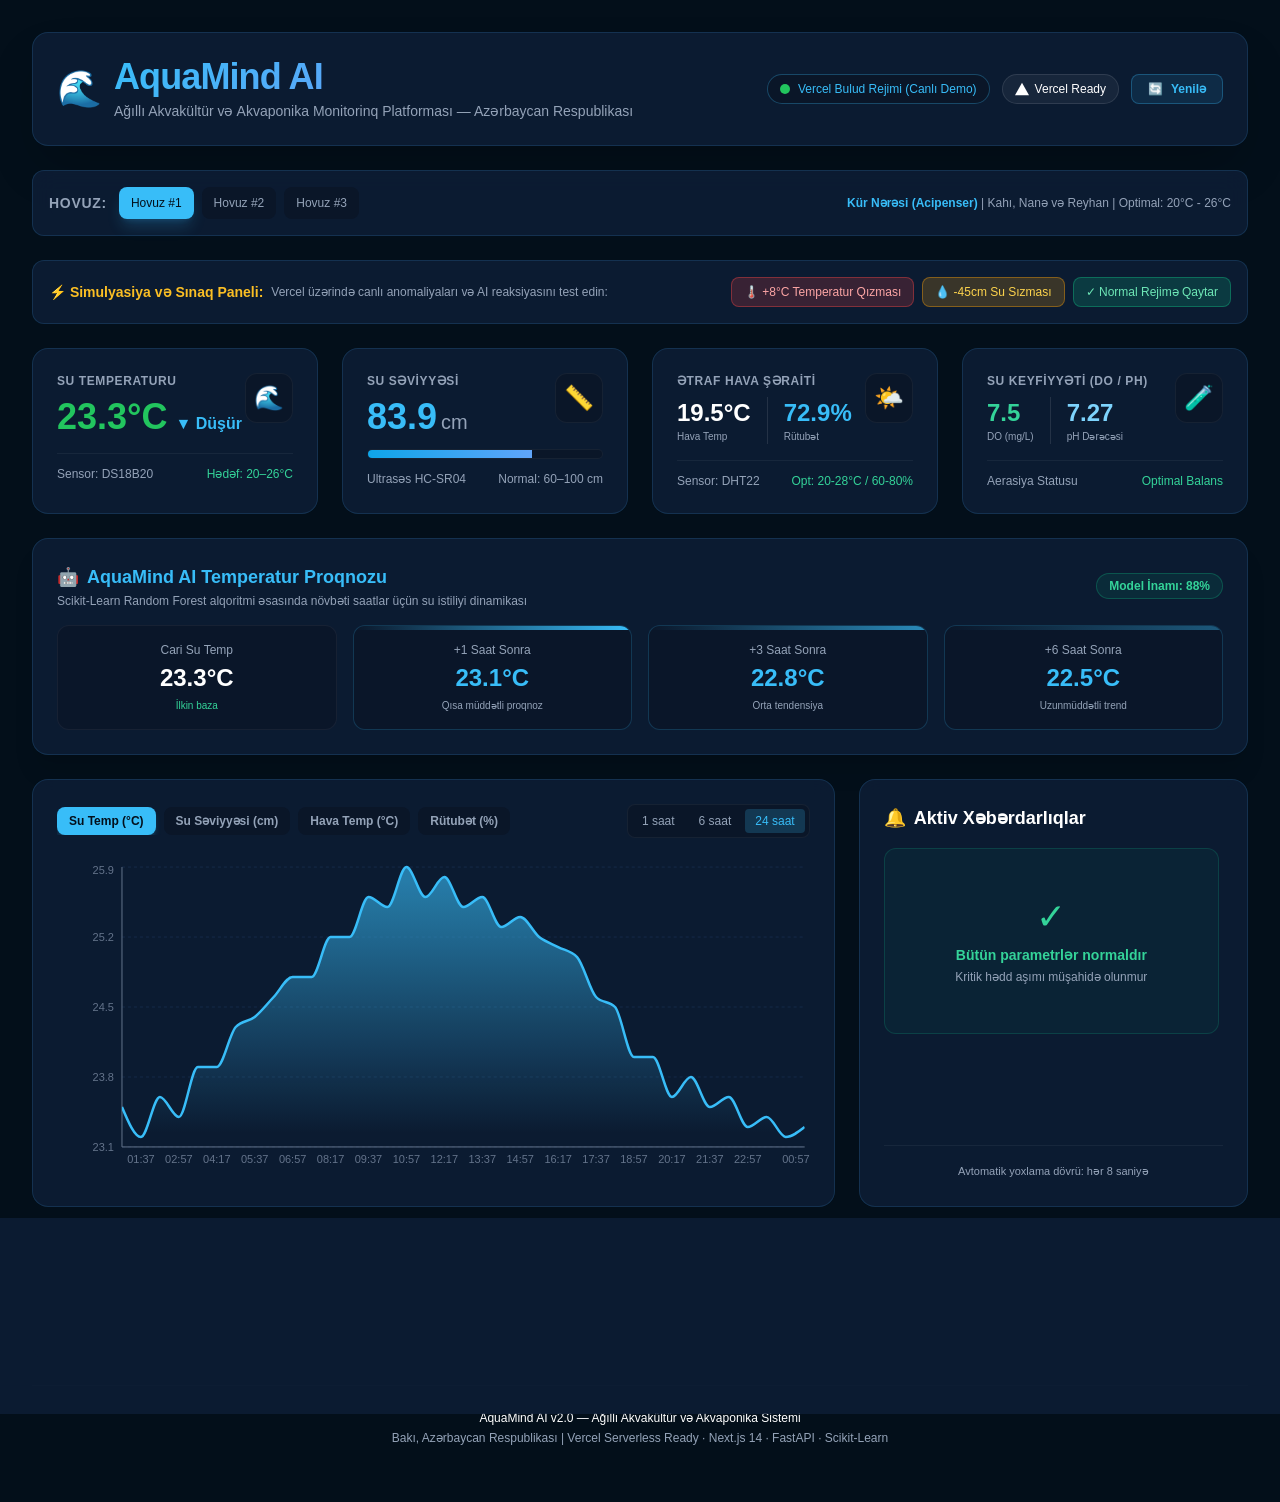
==== index.html @ 4264b638 "feat: initial release of AquaMind AI frontend and GitHub Pages deployment" ====
<!DOCTYPE html><html lang="az"><head><meta charSet="utf-8"/><meta name="viewport" content="width=device-width, initial-scale=1"/><link rel="stylesheet" href="/_next/static/css/7a95e7f1d244019e.css" crossorigin="" data-precedence="next"/><link rel="preload" as="script" fetchPriority="low" href="/_next/static/chunks/webpack-76c2c47c32626e81.js" crossorigin=""/><script src="/_next/static/chunks/fd9d1056-ce0f499a22923466.js" async="" crossorigin=""></script><script src="/_next/static/chunks/69-cda3933aa8837199.js" async="" crossorigin=""></script><script src="/_next/static/chunks/main-app-fae444a233d89d41.js" async="" crossorigin=""></script><script src="/_next/static/chunks/428-44c12d8ea2b0da26.js" async=""></script><script src="/_next/static/chunks/app/page-1a704a49caf905cd.js" async=""></script><meta name="theme-color" content="#030f1a"/><title>AquaMind AI — Ağıllı Akvakültür və Akvaponika Monitorinqi</title><meta name="description" content="Azərbaycan Respublikası — Real vaxtlı IoT və Süni İntellekt əsaslı su ekosistemi, balıq və bitki bəslənmə monitorinq sistemi."/><meta name="author" content="Suleyman Hajizadeh"/><meta name="keywords" content="AquaMind AI,Akvaponika,Akvakültür,Azərbaycan,IoT Monitorinq,Süni İntellekt,Random Forest,Next.js,Vercel"/><meta property="og:title" content="AquaMind AI — Ağıllı Akvakültür və Akvaponika Monitorinq Platforması"/><meta property="og:description" content="Real-vaxt sensor telemetriyası, AI temperatur proqnozları və erkən xəbərdarlıq sistemi."/><meta property="og:site_name" content="AquaMind AI"/><meta property="og:locale" content="az_AZ"/><meta property="og:type" content="website"/><meta name="twitter:card" content="summary_large_image"/><meta name="twitter:title" content="AquaMind AI — Ağıllı Akvakültür Monitorinqi"/><meta name="twitter:description" content="IoT və Süni İntellekt əsaslı akvaponika monitorinq sistemi"/><link rel="icon" href="data:image/svg+xml,&lt;svg xmlns=&#x27;http://www.w3.org/2000/svg&#x27; viewBox=&#x27;0 0 100 100&#x27;&gt;&lt;text y=&#x27;.9em&#x27; font-size=&#x27;90&#x27;&gt;🌊&lt;/text&gt;&lt;/svg&gt;"/><script src="/_next/static/chunks/polyfills-c67a75d1b6f99dc8.js" crossorigin="" noModule=""></script></head><body class="antialiased selection:bg-[#38bdf8]/30 selection:text-[#38bdf8]"><div class="min-h-screen bg-[#030f1a] flex flex-col items-center justify-center text-[#38bdf8] p-4"><div class="w-16 h-16 border-4 border-[#38bdf8]/20 border-t-[#38bdf8] rounded-full animate-spin mb-4"></div><h2 class="text-2xl font-bold tracking-wide">AquaMind AI Yüklənir...</h2><p class="text-sm text-[#94a3b8] mt-2">Akvakültür telemetriya axını başladılır</p></div><script src="/_next/static/chunks/webpack-76c2c47c32626e81.js" crossorigin="" async=""></script><script>(self.__next_f=self.__next_f||[]).push([0]);self.__next_f.push([2,null])</script><script>self.__next_f.push([1,"1:HL[\"/_next/static/css/7a95e7f1d244019e.css\",\"style\",{\"crossOrigin\":\"\"}]\n0:\"$L2\"\n"])</script><script>self.__next_f.push([1,"3:I[7690,[],\"\"]\n5:I[7831,[],\"\"]\n6:I[8633,[\"428\",\"static/chunks/428-44c12d8ea2b0da26.js\",\"931\",\"static/chunks/app/page-1a704a49caf905cd.js\"],\"\"]\n7:I[5613,[],\"\"]\n8:I[1778,[],\"\"]\na:I[8955,[],\"\"]\nb:[]\n"])</script><script>self.__next_f.push([1,"2:[[[\"$\",\"link\",\"0\",{\"rel\":\"stylesheet\",\"href\":\"/_next/static/css/7a95e7f1d244019e.css\",\"precedence\":\"next\",\"crossOrigin\":\"\"}]],[\"$\",\"$L3\",null,{\"buildId\":\"jbBzk1_07WuRyz55Twn7K\",\"assetPrefix\":\"\",\"initialCanonicalUrl\":\"/\",\"initialTree\":[\"\",{\"children\":[\"__PAGE__\",{}]},\"$undefined\",\"$undefined\",true],\"initialSeedData\":[\"\",{\"children\":[\"__PAGE__\",{},[\"$L4\",[\"$\",\"$L5\",null,{\"propsForComponent\":{\"params\":{}},\"Component\":\"$6\",\"isStaticGeneration\":true}],null]]},[null,[\"$\",\"html\",null,{\"lang\":\"az\",\"children\":[\"$\",\"body\",null,{\"className\":\"antialiased selection:bg-[#38bdf8]/30 selection:text-[#38bdf8]\",\"children\":[\"$\",\"$L7\",null,{\"parallelRouterKey\":\"children\",\"segmentPath\":[\"children\"],\"loading\":\"$undefined\",\"loadingStyles\":\"$undefined\",\"loadingScripts\":\"$undefined\",\"hasLoading\":false,\"error\":\"$undefined\",\"errorStyles\":\"$undefined\",\"errorScripts\":\"$undefined\",\"template\":[\"$\",\"$L8\",null,{}],\"templateStyles\":\"$undefined\",\"templateScripts\":\"$undefined\",\"notFound\":[[\"$\",\"title\",null,{\"children\":\"404: This page could not be found.\"}],[\"$\",\"div\",null,{\"style\":{\"fontFamily\":\"system-ui,\\\"Segoe UI\\\",Roboto,Helvetica,Arial,sans-serif,\\\"Apple Color Emoji\\\",\\\"Segoe UI Emoji\\\"\",\"height\":\"100vh\",\"textAlign\":\"center\",\"display\":\"flex\",\"flexDirection\":\"column\",\"alignItems\":\"center\",\"justifyContent\":\"center\"},\"children\":[\"$\",\"div\",null,{\"children\":[[\"$\",\"style\",null,{\"dangerouslySetInnerHTML\":{\"__html\":\"body{color:#000;background:#fff;margin:0}.next-error-h1{border-right:1px solid rgba(0,0,0,.3)}@media (prefers-color-scheme:dark){body{color:#fff;background:#000}.next-error-h1{border-right:1px solid rgba(255,255,255,.3)}}\"}}],[\"$\",\"h1\",null,{\"className\":\"next-error-h1\",\"style\":{\"display\":\"inline-block\",\"margin\":\"0 20px 0 0\",\"padding\":\"0 23px 0 0\",\"fontSize\":24,\"fontWeight\":500,\"verticalAlign\":\"top\",\"lineHeight\":\"49px\"},\"children\":\"404\"}],[\"$\",\"div\",null,{\"style\":{\"display\":\"inline-block\"},\"children\":[\"$\",\"h2\",null,{\"style\":{\"fontSize\":14,\"fontWeight\":400,\"lineHeight\":\"49px\",\"margin\":0},\"children\":\"This page could not be found.\"}]}]]}]}]],\"notFoundStyles\":[],\"styles\":null}]}]}],null]],\"initialHead\":[false,\"$L9\"],\"globalErrorComponent\":\"$a\",\"missingSlots\":\"$Wb\"}]]\n"])</script><script>self.__next_f.push([1,"9:[[\"$\",\"meta\",\"0\",{\"name\":\"viewport\",\"content\":\"width=device-width, initial-scale=1\"}],[\"$\",\"meta\",\"1\",{\"name\":\"theme-color\",\"content\":\"#030f1a\"}],[\"$\",\"meta\",\"2\",{\"charSet\":\"utf-8\"}],[\"$\",\"title\",\"3\",{\"children\":\"AquaMind AI — Ağıllı Akvakültür və Akvaponika Monitorinqi\"}],[\"$\",\"meta\",\"4\",{\"name\":\"description\",\"content\":\"Azərbaycan Respublikası — Real vaxtlı IoT və Süni İntellekt əsaslı su ekosistemi, balıq və bitki bəslənmə monitorinq sistemi.\"}],[\"$\",\"meta\",\"5\",{\"name\":\"author\",\"content\":\"Suleyman Hajizadeh\"}],[\"$\",\"meta\",\"6\",{\"name\":\"keywords\",\"content\":\"AquaMind AI,Akvaponika,Akvakültür,Azərbaycan,IoT Monitorinq,Süni İntellekt,Random Forest,Next.js,Vercel\"}],[\"$\",\"meta\",\"7\",{\"property\":\"og:title\",\"content\":\"AquaMind AI — Ağıllı Akvakültür və Akvaponika Monitorinq Platforması\"}],[\"$\",\"meta\",\"8\",{\"property\":\"og:description\",\"content\":\"Real-vaxt sensor telemetriyası, AI temperatur proqnozları və erkən xəbərdarlıq sistemi.\"}],[\"$\",\"meta\",\"9\",{\"property\":\"og:site_name\",\"content\":\"AquaMind AI\"}],[\"$\",\"meta\",\"10\",{\"property\":\"og:locale\",\"content\":\"az_AZ\"}],[\"$\",\"meta\",\"11\",{\"property\":\"og:type\",\"content\":\"website\"}],[\"$\",\"meta\",\"12\",{\"name\":\"twitter:card\",\"content\":\"summary_large_image\"}],[\"$\",\"meta\",\"13\",{\"name\":\"twitter:title\",\"content\":\"AquaMind AI — Ağıllı Akvakültür Monitorinqi\"}],[\"$\",\"meta\",\"14\",{\"name\":\"twitter:description\",\"content\":\"IoT və Süni İntellekt əsaslı akvaponika monitorinq sistemi\"}],[\"$\",\"link\",\"15\",{\"rel\":\"icon\",\"href\":\"data:image/svg+xml,\u003csvg xmlns='http://www.w3.org/2000/svg' viewBox='0 0 100 100'\u003e\u003ctext y='.9em' font-size='90'\u003e🌊\u003c/text\u003e\u003c/svg\u003e\"}]]\n"])</script><script>self.__next_f.push([1,"4:null\n"])</script><script>self.__next_f.push([1,""])</script></body></html>
---- _next/static/css/7a95e7f1d244019e.css ----
*,:after,:before{--tw-border-spacing-x:0;--tw-border-spacing-y:0;--tw-translate-x:0;--tw-translate-y:0;--tw-rotate:0;--tw-skew-x:0;--tw-skew-y:0;--tw-scale-x:1;--tw-scale-y:1;--tw-pan-x: ;--tw-pan-y: ;--tw-pinch-zoom: ;--tw-scroll-snap-strictness:proximity;--tw-gradient-from-position: ;--tw-gradient-via-position: ;--tw-gradient-to-position: ;--tw-ordinal: ;--tw-slashed-zero: ;--tw-numeric-figure: ;--tw-numeric-spacing: ;--tw-numeric-fraction: ;--tw-ring-inset: ;--tw-ring-offset-width:0px;--tw-ring-offset-color:#fff;--tw-ring-color:rgba(59,130,246,.5);--tw-ring-offset-shadow:0 0 #0000;--tw-ring-shadow:0 0 #0000;--tw-shadow:0 0 #0000;--tw-shadow-colored:0 0 #0000;--tw-blur: ;--tw-brightness: ;--tw-contrast: ;--tw-grayscale: ;--tw-hue-rotate: ;--tw-invert: ;--tw-saturate: ;--tw-sepia: ;--tw-drop-shadow: ;--tw-backdrop-blur: ;--tw-backdrop-brightness: ;--tw-backdrop-contrast: ;--tw-backdrop-grayscale: ;--tw-backdrop-hue-rotate: ;--tw-backdrop-invert: ;--tw-backdrop-opacity: ;--tw-backdrop-saturate: ;--tw-backdrop-sepia: ;--tw-contain-size: ;--tw-contain-layout: ;--tw-contain-paint: ;--tw-contain-style: }::backdrop{--tw-border-spacing-x:0;--tw-border-spacing-y:0;--tw-translate-x:0;--tw-translate-y:0;--tw-rotate:0;--tw-skew-x:0;--tw-skew-y:0;--tw-scale-x:1;--tw-scale-y:1;--tw-pan-x: ;--tw-pan-y: ;--tw-pinch-zoom: ;--tw-scroll-snap-strictness:proximity;--tw-gradient-from-position: ;--tw-gradient-via-position: ;--tw-gradient-to-position: ;--tw-ordinal: ;--tw-slashed-zero: ;--tw-numeric-figure: ;--tw-numeric-spacing: ;--tw-numeric-fraction: ;--tw-ring-inset: ;--tw-ring-offset-width:0px;--tw-ring-offset-color:#fff;--tw-ring-color:rgba(59,130,246,.5);--tw-ring-offset-shadow:0 0 #0000;--tw-ring-shadow:0 0 #0000;--tw-shadow:0 0 #0000;--tw-shadow-colored:0 0 #0000;--tw-blur: ;--tw-brightness: ;--tw-contrast: ;--tw-grayscale: ;--tw-hue-rotate: ;--tw-invert: ;--tw-saturate: ;--tw-sepia: ;--tw-drop-shadow: ;--tw-backdrop-blur: ;--tw-backdrop-brightness: ;--tw-backdrop-contrast: ;--tw-backdrop-grayscale: ;--tw-backdrop-hue-rotate: ;--tw-backdrop-invert: ;--tw-backdrop-opacity: ;--tw-backdrop-saturate: ;--tw-backdrop-sepia: ;--tw-contain-size: ;--tw-contain-layout: ;--tw-contain-paint: ;--tw-contain-style: }/*
! tailwindcss v3.4.19 | MIT License | https://tailwindcss.com
*/*,:after,:before{box-sizing:border-box;border:0 solid #e5e7eb}:after,:before{--tw-content:""}:host,html{line-height:1.5;-webkit-text-size-adjust:100%;-moz-tab-size:4;-o-tab-size:4;tab-size:4;font-family:Inter,sans-serif;font-feature-settings:normal;font-variation-settings:normal;-webkit-tap-highlight-color:transparent}body{line-height:inherit}hr{height:0;color:inherit;border-top-width:1px}abbr:where([title]){-webkit-text-decoration:underline dotted;text-decoration:underline dotted}h1,h2,h3,h4,h5,h6{font-size:inherit;font-weight:inherit}a{color:inherit;text-decoration:inherit}b,strong{font-weight:bolder}code,kbd,pre,samp{font-family:ui-monospace,SFMono-Regular,Menlo,Monaco,Consolas,Liberation Mono,Courier New,monospace;font-feature-settings:normal;font-variation-settings:normal;font-size:1em}small{font-size:80%}sub,sup{font-size:75%;line-height:0;position:relative;vertical-align:baseline}sub{bottom:-.25em}sup{top:-.5em}table{text-indent:0;border-color:inherit;border-collapse:collapse}button,input,optgroup,select,textarea{font-family:inherit;font-feature-settings:inherit;font-variation-settings:inherit;font-size:100%;font-weight:inherit;line-height:inherit;letter-spacing:inherit;color:inherit;margin:0;padding:0}button,select{text-transform:none}button,input:where([type=button]),input:where([type=reset]),input:where([type=submit]){-webkit-appearance:button;background-color:transparent;background-image:none}:-moz-focusring{outline:auto}:-moz-ui-invalid{box-shadow:none}progress{vertical-align:baseline}::-webkit-inner-spin-button,::-webkit-outer-spin-button{height:auto}[type=search]{-webkit-appearance:textfield;outline-offset:-2px}::-webkit-search-decoration{-webkit-appearance:none}::-webkit-file-upload-button{-webkit-appearance:button;font:inherit}summary{display:list-item}blockquote,dd,dl,figure,h1,h2,h3,h4,h5,h6,hr,p,pre{margin:0}fieldset{margin:0}fieldset,legend{padding:0}menu,ol,ul{list-style:none;margin:0;padding:0}dialog{padding:0}textarea{resize:vertical}input::-moz-placeholder,textarea::-moz-placeholder{opacity:1;color:#9ca3af}input::placeholder,textarea::placeholder{opacity:1;color:#9ca3af}[role=button],button{cursor:pointer}:disabled{cursor:default}audio,canvas,embed,iframe,img,object,svg,video{display:block;vertical-align:middle}img,video{max-width:100%;height:auto}[hidden]:where(:not([hidden=until-found])){display:none}.static{position:static}.absolute{position:absolute}.relative{position:relative}.left-0{left:0}.top-0{top:0}.mx-auto{margin-left:auto;margin-right:auto}.mb-1{margin-bottom:.25rem}.mb-2{margin-bottom:.5rem}.mb-4{margin-bottom:1rem}.mb-6{margin-bottom:1.5rem}.ml-1{margin-left:.25rem}.mt-0\.5{margin-top:.125rem}.mt-1{margin-top:.25rem}.mt-2{margin-top:.5rem}.mt-3{margin-top:.75rem}.mt-4{margin-top:1rem}.flex{display:flex}.grid{display:grid}.hidden{display:none}.h-1{height:.25rem}.h-16{height:4rem}.h-2{height:.5rem}.h-2\.5{height:.625rem}.h-20{height:5rem}.h-3\.5{height:.875rem}.h-80{height:20rem}.h-full{height:100%}.max-h-\[300px\]{max-height:300px}.min-h-screen{min-height:100vh}.w-16{width:4rem}.w-2{width:.5rem}.w-2\.5{width:.625rem}.w-20{width:5rem}.w-3\.5{width:.875rem}.w-full{width:100%}.max-w-7xl{max-width:80rem}.flex-shrink-0{flex-shrink:0}@keyframes bounce{0%,to{transform:translateY(-25%);animation-timing-function:cubic-bezier(.8,0,1,1)}50%{transform:none;animation-timing-function:cubic-bezier(0,0,.2,1)}}.animate-bounce{animation:bounce 1s infinite}@keyframes ping{75%,to{transform:scale(2);opacity:0}}.animate-ping{animation:ping 1s cubic-bezier(0,0,.2,1) infinite}@keyframes spin{to{transform:rotate(1turn)}}.animate-spin{animation:spin 1s linear infinite}.grid-cols-1{grid-template-columns:repeat(1,minmax(0,1fr))}.grid-cols-2{grid-template-columns:repeat(2,minmax(0,1fr))}.flex-col{flex-direction:column}.flex-wrap{flex-wrap:wrap}.items-start{align-items:flex-start}.items-center{align-items:center}.items-baseline{align-items:baseline}.justify-start{justify-content:flex-start}.justify-center{justify-content:center}.justify-between{justify-content:space-between}.gap-1{gap:.25rem}.gap-1\.5{gap:.375rem}.gap-2{gap:.5rem}.gap-3{gap:.75rem}.gap-4{gap:1rem}.gap-6{gap:1.5rem}.space-y-1>:not([hidden])~:not([hidden]){--tw-space-y-reverse:0;margin-top:calc(.25rem * calc(1 - var(--tw-space-y-reverse)));margin-bottom:calc(.25rem * var(--tw-space-y-reverse))}.space-y-3>:not([hidden])~:not([hidden]){--tw-space-y-reverse:0;margin-top:calc(.75rem * calc(1 - var(--tw-space-y-reverse)));margin-bottom:calc(.75rem * var(--tw-space-y-reverse))}.space-y-6>:not([hidden])~:not([hidden]){--tw-space-y-reverse:0;margin-top:calc(1.5rem * calc(1 - var(--tw-space-y-reverse)));margin-bottom:calc(1.5rem * var(--tw-space-y-reverse))}.overflow-hidden{overflow:hidden}.overflow-x-auto{overflow-x:auto}.overflow-y-auto{overflow-y:auto}.whitespace-nowrap{white-space:nowrap}.rounded{border-radius:.25rem}.rounded-2xl{border-radius:1rem}.rounded-full{border-radius:9999px}.rounded-lg{border-radius:.5rem}.rounded-xl{border-radius:.75rem}.border{border-width:1px}.border-4{border-width:4px}.border-l{border-left-width:1px}.border-t{border-top-width:1px}.border-\[\#38bdf8\]\/20{border-color:rgba(56,189,248,.2)}.border-\[\#38bdf8\]\/30{border-color:rgba(56,189,248,.3)}.border-amber-500\/30{border-color:rgba(245,158,11,.3)}.border-amber-500\/40{border-color:rgba(245,158,11,.4)}.border-emerald-500\/20{border-color:rgba(16,185,129,.2)}.border-emerald-500\/30{border-color:rgba(16,185,129,.3)}.border-emerald-500\/40{border-color:rgba(16,185,129,.4)}.border-red-500\/40{border-color:rgba(239,68,68,.4)}.border-sky-500\/40{border-color:rgba(14,165,233,.4)}.border-white\/10{border-color:hsla(0,0%,100%,.1)}.border-white\/5{border-color:hsla(0,0%,100%,.05)}.border-t-\[\#38bdf8\]{--tw-border-opacity:1;border-top-color:rgb(56 189 248/var(--tw-border-opacity,1))}.bg-\[\#030f1a\]{--tw-bg-opacity:1;background-color:rgb(3 15 26/var(--tw-bg-opacity,1))}.bg-\[\#0a1628\]{--tw-bg-opacity:1;background-color:rgb(10 22 40/var(--tw-bg-opacity,1))}.bg-\[\#0a1628\]\/80{background-color:rgba(10,22,40,.8)}.bg-\[\#22c55e\]{--tw-bg-opacity:1;background-color:rgb(34 197 94/var(--tw-bg-opacity,1))}.bg-\[\#38bdf8\]{--tw-bg-opacity:1;background-color:rgb(56 189 248/var(--tw-bg-opacity,1))}.bg-\[\#38bdf8\]\/10{background-color:rgba(56,189,248,.1)}.bg-\[\#38bdf8\]\/20{background-color:rgba(56,189,248,.2)}.bg-\[\#f59e0b\]{--tw-bg-opacity:1;background-color:rgb(245 158 11/var(--tw-bg-opacity,1))}.bg-amber-500\/10{background-color:rgba(245,158,11,.1)}.bg-amber-500\/20{background-color:rgba(245,158,11,.2)}.bg-amber-500\/5{background-color:rgba(245,158,11,.05)}.bg-emerald-500\/10{background-color:rgba(16,185,129,.1)}.bg-emerald-500\/20{background-color:rgba(16,185,129,.2)}.bg-emerald-500\/5{background-color:rgba(16,185,129,.05)}.bg-red-500\/10{background-color:rgba(239,68,68,.1)}.bg-red-500\/20{background-color:rgba(239,68,68,.2)}.bg-sky-500\/10{background-color:rgba(14,165,233,.1)}.bg-white\/10{background-color:hsla(0,0%,100%,.1)}.bg-white\/5{background-color:hsla(0,0%,100%,.05)}.bg-gradient-to-r{background-image:linear-gradient(to right,var(--tw-gradient-stops))}.from-sky-500{--tw-gradient-from:#0ea5e9 var(--tw-gradient-from-position);--tw-gradient-to:rgba(14,165,233,0) var(--tw-gradient-to-position);--tw-gradient-stops:var(--tw-gradient-from),var(--tw-gradient-to)}.from-transparent{--tw-gradient-from:transparent var(--tw-gradient-from-position);--tw-gradient-to:transparent var(--tw-gradient-to-position);--tw-gradient-stops:var(--tw-gradient-from),var(--tw-gradient-to)}.to-\[\#38bdf8\]{--tw-gradient-to:#38bdf8 var(--tw-gradient-to-position)}.to-blue-400{--tw-gradient-to:#60a5fa var(--tw-gradient-to-position)}.fill-current{fill:currentColor}.p-1{padding:.25rem}.p-2{padding:.5rem}.p-3{padding:.75rem}.p-3\.5{padding:.875rem}.p-4{padding:1rem}.p-6{padding:1.5rem}.px-2{padding-left:.5rem;padding-right:.5rem}.px-2\.5{padding-left:.625rem;padding-right:.625rem}.px-3{padding-left:.75rem;padding-right:.75rem}.px-4{padding-left:1rem;padding-right:1rem}.py-0\.5{padding-top:.125rem;padding-bottom:.125rem}.py-1{padding-top:.25rem;padding-bottom:.25rem}.py-1\.5{padding-top:.375rem;padding-bottom:.375rem}.py-12{padding-top:3rem;padding-bottom:3rem}.py-2{padding-top:.5rem;padding-bottom:.5rem}.py-6{padding-top:1.5rem;padding-bottom:1.5rem}.pb-2{padding-bottom:.5rem}.pl-4{padding-left:1rem}.pr-1{padding-right:.25rem}.pt-3{padding-top:.75rem}.text-center{text-align:center}.text-right{text-align:right}.font-sans{font-family:Inter,sans-serif}.text-2xl{font-size:1.5rem;line-height:2rem}.text-3xl{font-size:1.875rem;line-height:2.25rem}.text-4xl{font-size:2.25rem;line-height:2.5rem}.text-\[10px\]{font-size:10px}.text-\[11px\]{font-size:11px}.text-base{font-size:1rem;line-height:1.5rem}.text-lg{font-size:1.125rem;line-height:1.75rem}.text-sm{font-size:.875rem;line-height:1.25rem}.text-xl{font-size:1.25rem;line-height:1.75rem}.text-xs{font-size:.75rem;line-height:1rem}.font-black{font-weight:900}.font-bold{font-weight:700}.font-extrabold{font-weight:800}.font-medium{font-weight:500}.font-normal{font-weight:400}.font-semibold{font-weight:600}.uppercase{text-transform:uppercase}.tracking-tight{letter-spacing:-.025em}.tracking-wide{letter-spacing:.025em}.tracking-wider{letter-spacing:.05em}.text-\[\#030f1a\]{--tw-text-opacity:1;color:rgb(3 15 26/var(--tw-text-opacity,1))}.text-\[\#38bdf8\]{--tw-text-opacity:1;color:rgb(56 189 248/var(--tw-text-opacity,1))}.text-\[\#94a3b8\]{--tw-text-opacity:1;color:rgb(148 163 184/var(--tw-text-opacity,1))}.text-\[\#e2e8f0\]{--tw-text-opacity:1;color:rgb(226 232 240/var(--tw-text-opacity,1))}.text-amber-200{--tw-text-opacity:1;color:rgb(253 230 138/var(--tw-text-opacity,1))}.text-amber-300{--tw-text-opacity:1;color:rgb(252 211 77/var(--tw-text-opacity,1))}.text-amber-400{--tw-text-opacity:1;color:rgb(251 191 36/var(--tw-text-opacity,1))}.text-emerald-300{--tw-text-opacity:1;color:rgb(110 231 183/var(--tw-text-opacity,1))}.text-emerald-400{--tw-text-opacity:1;color:rgb(52 211 153/var(--tw-text-opacity,1))}.text-red-200{--tw-text-opacity:1;color:rgb(254 202 202/var(--tw-text-opacity,1))}.text-red-300{--tw-text-opacity:1;color:rgb(252 165 165/var(--tw-text-opacity,1))}.text-red-400{--tw-text-opacity:1;color:rgb(248 113 113/var(--tw-text-opacity,1))}.text-sky-200{--tw-text-opacity:1;color:rgb(186 230 253/var(--tw-text-opacity,1))}.text-sky-300{--tw-text-opacity:1;color:rgb(125 211 252/var(--tw-text-opacity,1))}.text-sky-400{--tw-text-opacity:1;color:rgb(56 189 248/var(--tw-text-opacity,1))}.text-white{--tw-text-opacity:1;color:rgb(255 255 255/var(--tw-text-opacity,1))}.antialiased{-webkit-font-smoothing:antialiased;-moz-osx-font-smoothing:grayscale}.opacity-40{opacity:.4}.opacity-70{opacity:.7}.shadow-2xl{--tw-shadow:0 25px 50px -12px rgba(0,0,0,.25);--tw-shadow-colored:0 25px 50px -12px var(--tw-shadow-color)}.shadow-2xl,.shadow-inner{box-shadow:var(--tw-ring-offset-shadow,0 0 #0000),var(--tw-ring-shadow,0 0 #0000),var(--tw-shadow)}.shadow-inner{--tw-shadow:inset 0 2px 4px 0 rgba(0,0,0,.05);--tw-shadow-colored:inset 0 2px 4px 0 var(--tw-shadow-color)}.shadow-lg{--tw-shadow:0 10px 15px -3px rgba(0,0,0,.1),0 4px 6px -4px rgba(0,0,0,.1);--tw-shadow-colored:0 10px 15px -3px var(--tw-shadow-color),0 4px 6px -4px var(--tw-shadow-color)}.shadow-lg,.shadow-md{box-shadow:var(--tw-ring-offset-shadow,0 0 #0000),var(--tw-ring-shadow,0 0 #0000),var(--tw-shadow)}.shadow-md{--tw-shadow:0 4px 6px -1px rgba(0,0,0,.1),0 2px 4px -2px rgba(0,0,0,.1);--tw-shadow-colored:0 4px 6px -1px var(--tw-shadow-color),0 2px 4px -2px var(--tw-shadow-color)}.shadow-xl{--tw-shadow:0 20px 25px -5px rgba(0,0,0,.1),0 8px 10px -6px rgba(0,0,0,.1);--tw-shadow-colored:0 20px 25px -5px var(--tw-shadow-color),0 8px 10px -6px var(--tw-shadow-color);box-shadow:var(--tw-ring-offset-shadow,0 0 #0000),var(--tw-ring-shadow,0 0 #0000),var(--tw-shadow)}.shadow-\[\#38bdf8\]\/20{--tw-shadow-color:rgba(56,189,248,.2);--tw-shadow:var(--tw-shadow-colored)}.filter{filter:var(--tw-blur) var(--tw-brightness) var(--tw-contrast) var(--tw-grayscale) var(--tw-hue-rotate) var(--tw-invert) var(--tw-saturate) var(--tw-sepia) var(--tw-drop-shadow)}.transition{transition-property:color,background-color,border-color,text-decoration-color,fill,stroke,opacity,box-shadow,transform,filter,backdrop-filter;transition-timing-function:cubic-bezier(.4,0,.2,1);transition-duration:.15s}.transition-all{transition-property:all;transition-timing-function:cubic-bezier(.4,0,.2,1);transition-duration:.15s}.duration-1000{transition-duration:1s}@import url("https://fonts.googleapis.com/css2?family=Inter:wght@300;400;500;600;700&display=swap");*{box-sizing:border-box}body{background:#030f1a;color:#e2e8f0;font-family:Inter,sans-serif;margin:0}::-webkit-scrollbar{width:4px}::-webkit-scrollbar-track{background:#0a1628}::-webkit-scrollbar-thumb{background:#1e3a5f;border-radius:2px}.glass{background:rgba(13,30,55,.85);border:1px solid rgba(56,139,197,.2);backdrop-filter:blur(12px)}.glow-blue{box-shadow:0 0 20px rgba(56,139,197,.15)}.glow-green{box-shadow:0 0 20px rgba(34,197,94,.15)}.glow-red{box-shadow:0 0 20px rgba(239,68,68,.2)}.glow-amber{box-shadow:0 0 20px rgba(245,158,11,.15)}.gradient-text{background:linear-gradient(135deg,#38bdf8,#818cf8);-webkit-background-clip:text;-webkit-text-fill-color:transparent;background-clip:text}.card-hover{transition:all .2s ease}.card-hover:hover{transform:translateY(-2px);border-color:rgba(56,139,197,.5)}@keyframes blink{0%,to{opacity:1}50%{opacity:.3}}.live-dot{animation:blink 1.5s ease-in-out infinite}.selection\:bg-\[\#38bdf8\]\/30 ::-moz-selection{background-color:rgba(56,189,248,.3)}.selection\:bg-\[\#38bdf8\]\/30 ::selection{background-color:rgba(56,189,248,.3)}.selection\:text-\[\#38bdf8\] ::-moz-selection{--tw-text-opacity:1;color:rgb(56 189 248/var(--tw-text-opacity,1))}.selection\:text-\[\#38bdf8\] ::selection{--tw-text-opacity:1;color:rgb(56 189 248/var(--tw-text-opacity,1))}.selection\:bg-\[\#38bdf8\]\/30::-moz-selection{background-color:rgba(56,189,248,.3)}.selection\:bg-\[\#38bdf8\]\/30::selection{background-color:rgba(56,189,248,.3)}.selection\:text-\[\#38bdf8\]::-moz-selection{--tw-text-opacity:1;color:rgb(56 189 248/var(--tw-text-opacity,1))}.selection\:text-\[\#38bdf8\]::selection{--tw-text-opacity:1;color:rgb(56 189 248/var(--tw-text-opacity,1))}.hover\:bg-\[\#1e3a5f\]:hover{--tw-bg-opacity:1;background-color:rgb(30 58 95/var(--tw-bg-opacity,1))}.hover\:bg-\[\#38bdf8\]\/10:hover{background-color:rgba(56,189,248,.1)}.hover\:bg-\[\#38bdf8\]\/20:hover{background-color:rgba(56,189,248,.2)}.hover\:bg-amber-500\/30:hover{background-color:rgba(245,158,11,.3)}.hover\:bg-emerald-500\/30:hover{background-color:rgba(16,185,129,.3)}.hover\:bg-red-500\/30:hover{background-color:rgba(239,68,68,.3)}.hover\:bg-white\/20:hover{background-color:hsla(0,0%,100%,.2)}.hover\:text-white:hover{--tw-text-opacity:1;color:rgb(255 255 255/var(--tw-text-opacity,1))}.disabled\:opacity-50:disabled{opacity:.5}@media (min-width:640px){.sm\:inline{display:inline}.sm\:w-auto{width:auto}.sm\:grid-cols-2{grid-template-columns:repeat(2,minmax(0,1fr))}.sm\:grid-cols-3{grid-template-columns:repeat(3,minmax(0,1fr))}.sm\:flex-row{flex-direction:row}.sm\:items-center{align-items:center}.sm\:pb-0{padding-bottom:0}}@media (min-width:768px){.md\:block{display:block}.md\:w-auto{width:auto}.md\:grid-cols-4{grid-template-columns:repeat(4,minmax(0,1fr))}.md\:flex-row{flex-direction:row}.md\:p-8{padding:2rem}.md\:text-4xl{font-size:2.25rem;line-height:2.5rem}.md\:text-sm{font-size:.875rem;line-height:1.25rem}}@media (min-width:1024px){.lg\:col-span-2{grid-column:span 2/span 2}.lg\:w-auto{width:auto}.lg\:grid-cols-3{grid-template-columns:repeat(3,minmax(0,1fr))}.lg\:grid-cols-4{grid-template-columns:repeat(4,minmax(0,1fr))}.lg\:flex-row{flex-direction:row}.lg\:items-center{align-items:center}.lg\:justify-end{justify-content:flex-end}}
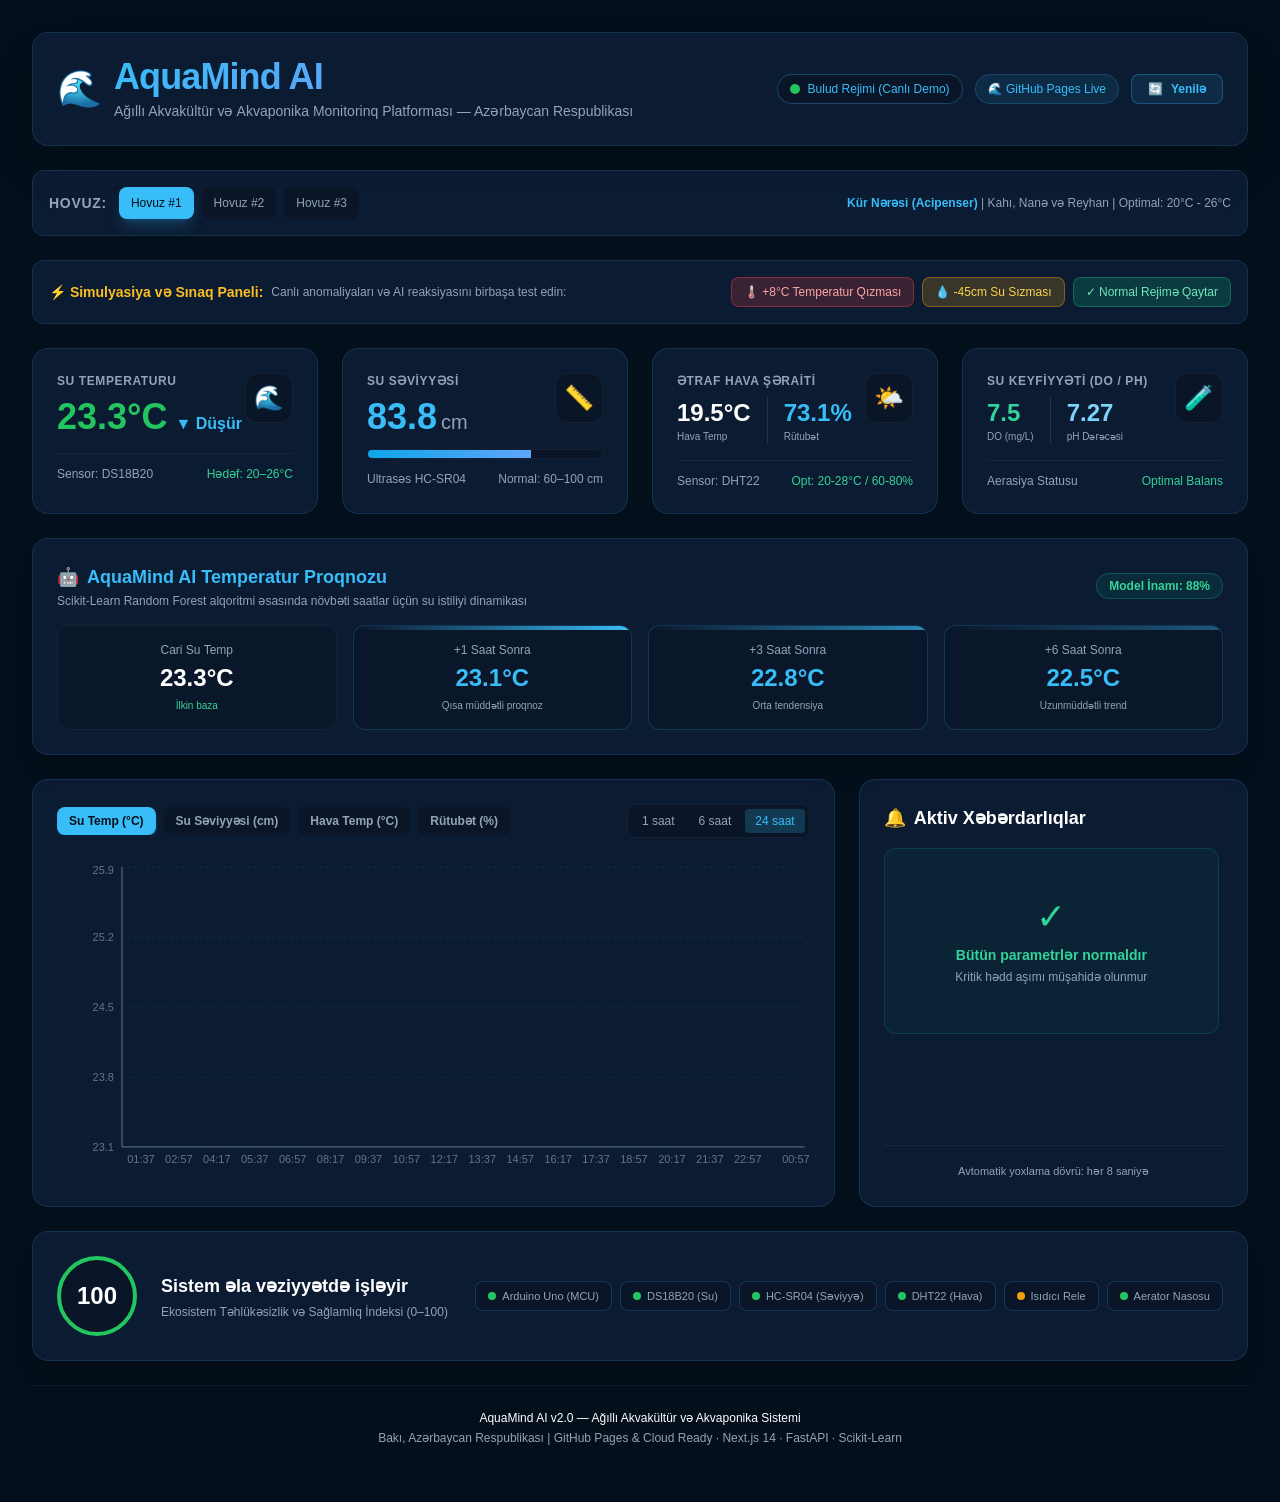
==== commit 3b644c63: "chore: remove all vercel references, update to official https://aquamindai.github.io domain" ====
--- a/index.html
+++ b/index.html
@@ -1 +1 @@
-<!DOCTYPE html><html lang="az"><head><meta charSet="utf-8"/><meta name="viewport" content="width=device-width, initial-scale=1"/><link rel="stylesheet" href="/_next/static/css/7a95e7f1d244019e.css" crossorigin="" data-precedence="next"/><link rel="preload" as="script" fetchPriority="low" href="/_next/static/chunks/webpack-76c2c47c32626e81.js" crossorigin=""/><script src="/_next/static/chunks/fd9d1056-ce0f499a22923466.js" async="" crossorigin=""></script><script src="/_next/static/chunks/69-cda3933aa8837199.js" async="" crossorigin=""></script><script src="/_next/static/chunks/main-app-fae444a233d89d41.js" async="" crossorigin=""></script><script src="/_next/static/chunks/428-44c12d8ea2b0da26.js" async=""></script><script src="/_next/static/chunks/app/page-1a704a49caf905cd.js" async=""></script><meta name="theme-color" content="#030f1a"/><title>AquaMind AI — Ağıllı Akvakültür və Akvaponika Monitorinqi</title><meta name="description" content="Azərbaycan Respublikası — Real vaxtlı IoT və Süni İntellekt əsaslı su ekosistemi, balıq və bitki bəslənmə monitorinq sistemi."/><meta name="author" content="Suleyman Hajizadeh"/><meta name="keywords" content="AquaMind AI,Akvaponika,Akvakültür,Azərbaycan,IoT Monitorinq,Süni İntellekt,Random Forest,Next.js,Vercel"/><meta property="og:title" content="AquaMind AI — Ağıllı Akvakültür və Akvaponika Monitorinq Platforması"/><meta property="og:description" content="Real-vaxt sensor telemetriyası, AI temperatur proqnozları və erkən xəbərdarlıq sistemi."/><meta property="og:site_name" content="AquaMind AI"/><meta property="og:locale" content="az_AZ"/><meta property="og:type" content="website"/><meta name="twitter:card" content="summary_large_image"/><meta name="twitter:title" content="AquaMind AI — Ağıllı Akvakültür Monitorinqi"/><meta name="twitter:description" content="IoT və Süni İntellekt əsaslı akvaponika monitorinq sistemi"/><link rel="icon" href="data:image/svg+xml,&lt;svg xmlns=&#x27;http://www.w3.org/2000/svg&#x27; viewBox=&#x27;0 0 100 100&#x27;&gt;&lt;text y=&#x27;.9em&#x27; font-size=&#x27;90&#x27;&gt;🌊&lt;/text&gt;&lt;/svg&gt;"/><script src="/_next/static/chunks/polyfills-c67a75d1b6f99dc8.js" crossorigin="" noModule=""></script></head><body class="antialiased selection:bg-[#38bdf8]/30 selection:text-[#38bdf8]"><div class="min-h-screen bg-[#030f1a] flex flex-col items-center justify-center text-[#38bdf8] p-4"><div class="w-16 h-16 border-4 border-[#38bdf8]/20 border-t-[#38bdf8] rounded-full animate-spin mb-4"></div><h2 class="text-2xl font-bold tracking-wide">AquaMind AI Yüklənir...</h2><p class="text-sm text-[#94a3b8] mt-2">Akvakültür telemetriya axını başladılır</p></div><script src="/_next/static/chunks/webpack-76c2c47c32626e81.js" crossorigin="" async=""></script><script>(self.__next_f=self.__next_f||[]).push([0]);self.__next_f.push([2,null])</script><script>self.__next_f.push([1,"1:HL[\"/_next/static/css/7a95e7f1d244019e.css\",\"style\",{\"crossOrigin\":\"\"}]\n0:\"$L2\"\n"])</script><script>self.__next_f.push([1,"3:I[7690,[],\"\"]\n5:I[7831,[],\"\"]\n6:I[8633,[\"428\",\"static/chunks/428-44c12d8ea2b0da26.js\",\"931\",\"static/chunks/app/page-1a704a49caf905cd.js\"],\"\"]\n7:I[5613,[],\"\"]\n8:I[1778,[],\"\"]\na:I[8955,[],\"\"]\nb:[]\n"])</script><script>self.__next_f.push([1,"2:[[[\"$\",\"link\",\"0\",{\"rel\":\"stylesheet\",\"href\":\"/_next/static/css/7a95e7f1d244019e.css\",\"precedence\":\"next\",\"crossOrigin\":\"\"}]],[\"$\",\"$L3\",null,{\"buildId\":\"jbBzk1_07WuRyz55Twn7K\",\"assetPrefix\":\"\",\"initialCanonicalUrl\":\"/\",\"initialTree\":[\"\",{\"children\":[\"__PAGE__\",{}]},\"$undefined\",\"$undefined\",true],\"initialSeedData\":[\"\",{\"children\":[\"__PAGE__\",{},[\"$L4\",[\"$\",\"$L5\",null,{\"propsForComponent\":{\"params\":{}},\"Component\":\"$6\",\"isStaticGeneration\":true}],null]]},[null,[\"$\",\"html\",null,{\"lang\":\"az\",\"children\":[\"$\",\"body\",null,{\"className\":\"antialiased selection:bg-[#38bdf8]/30 selection:text-[#38bdf8]\",\"children\":[\"$\",\"$L7\",null,{\"parallelRouterKey\":\"children\",\"segmentPath\":[\"children\"],\"loading\":\"$undefined\",\"loadingStyles\":\"$undefined\",\"loadingScripts\":\"$undefined\",\"hasLoading\":false,\"error\":\"$undefined\",\"errorStyles\":\"$undefined\",\"errorScripts\":\"$undefined\",\"template\":[\"$\",\"$L8\",null,{}],\"templateStyles\":\"$undefined\",\"templateScripts\":\"$undefined\",\"notFound\":[[\"$\",\"title\",null,{\"children\":\"404: This page could not be found.\"}],[\"$\",\"div\",null,{\"style\":{\"fontFamily\":\"system-ui,\\\"Segoe UI\\\",Roboto,Helvetica,Arial,sans-serif,\\\"Apple Color Emoji\\\",\\\"Segoe UI Emoji\\\"\",\"height\":\"100vh\",\"textAlign\":\"center\",\"display\":\"flex\",\"flexDirection\":\"column\",\"alignItems\":\"center\",\"justifyContent\":\"center\"},\"children\":[\"$\",\"div\",null,{\"children\":[[\"$\",\"style\",null,{\"dangerouslySetInnerHTML\":{\"__html\":\"body{color:#000;background:#fff;margin:0}.next-error-h1{border-right:1px solid rgba(0,0,0,.3)}@media (prefers-color-scheme:dark){body{color:#fff;background:#000}.next-error-h1{border-right:1px solid rgba(255,255,255,.3)}}\"}}],[\"$\",\"h1\",null,{\"className\":\"next-error-h1\",\"style\":{\"display\":\"inline-block\",\"margin\":\"0 20px 0 0\",\"padding\":\"0 23px 0 0\",\"fontSize\":24,\"fontWeight\":500,\"verticalAlign\":\"top\",\"lineHeight\":\"49px\"},\"children\":\"404\"}],[\"$\",\"div\",null,{\"style\":{\"display\":\"inline-block\"},\"children\":[\"$\",\"h2\",null,{\"style\":{\"fontSize\":14,\"fontWeight\":400,\"lineHeight\":\"49px\",\"margin\":0},\"children\":\"This page could not be found.\"}]}]]}]}]],\"notFoundStyles\":[],\"styles\":null}]}]}],null]],\"initialHead\":[false,\"$L9\"],\"globalErrorComponent\":\"$a\",\"missingSlots\":\"$Wb\"}]]\n"])</script><script>self.__next_f.push([1,"9:[[\"$\",\"meta\",\"0\",{\"name\":\"viewport\",\"content\":\"width=device-width, initial-scale=1\"}],[\"$\",\"meta\",\"1\",{\"name\":\"theme-color\",\"content\":\"#030f1a\"}],[\"$\",\"meta\",\"2\",{\"charSet\":\"utf-8\"}],[\"$\",\"title\",\"3\",{\"children\":\"AquaMind AI — Ağıllı Akvakültür və Akvaponika Monitorinqi\"}],[\"$\",\"meta\",\"4\",{\"name\":\"description\",\"content\":\"Azərbaycan Respublikası — Real vaxtlı IoT və Süni İntellekt əsaslı su ekosistemi, balıq və bitki bəslənmə monitorinq sistemi.\"}],[\"$\",\"meta\",\"5\",{\"name\":\"author\",\"content\":\"Suleyman Hajizadeh\"}],[\"$\",\"meta\",\"6\",{\"name\":\"keywords\",\"content\":\"AquaMind AI,Akvaponika,Akvakültür,Azərbaycan,IoT Monitorinq,Süni İntellekt,Random Forest,Next.js,Vercel\"}],[\"$\",\"meta\",\"7\",{\"property\":\"og:title\",\"content\":\"AquaMind AI — Ağıllı Akvakültür və Akvaponika Monitorinq Platforması\"}],[\"$\",\"meta\",\"8\",{\"property\":\"og:description\",\"content\":\"Real-vaxt sensor telemetriyası, AI temperatur proqnozları və erkən xəbərdarlıq sistemi.\"}],[\"$\",\"meta\",\"9\",{\"property\":\"og:site_name\",\"content\":\"AquaMind AI\"}],[\"$\",\"meta\",\"10\",{\"property\":\"og:locale\",\"content\":\"az_AZ\"}],[\"$\",\"meta\",\"11\",{\"property\":\"og:type\",\"content\":\"website\"}],[\"$\",\"meta\",\"12\",{\"name\":\"twitter:card\",\"content\":\"summary_large_image\"}],[\"$\",\"meta\",\"13\",{\"name\":\"twitter:title\",\"content\":\"AquaMind AI — Ağıllı Akvakültür Monitorinqi\"}],[\"$\",\"meta\",\"14\",{\"name\":\"twitter:description\",\"content\":\"IoT və Süni İntellekt əsaslı akvaponika monitorinq sistemi\"}],[\"$\",\"link\",\"15\",{\"rel\":\"icon\",\"href\":\"data:image/svg+xml,\u003csvg xmlns='http://www.w3.org/2000/svg' viewBox='0 0 100 100'\u003e\u003ctext y='.9em' font-size='90'\u003e🌊\u003c/text\u003e\u003c/svg\u003e\"}]]\n"])</script><script>self.__next_f.push([1,"4:null\n"])</script><script>self.__next_f.push([1,""])</script></body></html>+<!DOCTYPE html><html lang="az"><head><meta charSet="utf-8"/><meta name="viewport" content="width=device-width, initial-scale=1"/><link rel="stylesheet" href="/_next/static/css/c2bad44a3d754bbc.css" crossorigin="" data-precedence="next"/><link rel="preload" as="script" fetchPriority="low" href="/_next/static/chunks/webpack-6b201217802791c7.js" crossorigin=""/><script src="/_next/static/chunks/a768465e-f97c2096f93f9ab2.js" async="" crossorigin=""></script><script src="/_next/static/chunks/229-7d5c7d84968e9b55.js" async="" crossorigin=""></script><script src="/_next/static/chunks/main-app-e478b1c84397920f.js" async="" crossorigin=""></script><script src="/_next/static/chunks/570-a2a0f06290c63781.js" async=""></script><script src="/_next/static/chunks/app/page-ebf92e7d97eaa0ae.js" async=""></script><meta name="theme-color" content="#030f1a"/><title>AquaMind AI — Ağıllı Akvakültür və Akvaponika Monitorinqi</title><meta name="description" content="Azərbaycan Respublikası — Real vaxtlı IoT və Süni İntellekt əsaslı su ekosistemi, balıq və bitki bəslənmə monitorinq sistemi."/><meta name="author" content="Suleyman Hajizadeh"/><meta name="keywords" content="AquaMind AI,Akvaponika,Akvakültür,Azərbaycan,IoT Monitorinq,Süni İntellekt,Random Forest,Next.js,GitHub Pages"/><meta property="og:title" content="AquaMind AI — Ağıllı Akvakültür və Akvaponika Monitorinq Platforması"/><meta property="og:description" content="Real-vaxt sensor telemetriyası, AI temperatur proqnozları və erkən xəbərdarlıq sistemi."/><meta property="og:site_name" content="AquaMind AI"/><meta property="og:locale" content="az_AZ"/><meta property="og:type" content="website"/><meta name="twitter:card" content="summary_large_image"/><meta name="twitter:title" content="AquaMind AI — Ağıllı Akvakültür Monitorinqi"/><meta name="twitter:description" content="IoT və Süni İntellekt əsaslı akvaponika monitorinq sistemi"/><link rel="icon" href="data:image/svg+xml,&lt;svg xmlns=&#x27;http://www.w3.org/2000/svg&#x27; viewBox=&#x27;0 0 100 100&#x27;&gt;&lt;text y=&#x27;.9em&#x27; font-size=&#x27;90&#x27;&gt;🌊&lt;/text&gt;&lt;/svg&gt;"/><script src="/_next/static/chunks/polyfills-c67a75d1b6f99dc8.js" crossorigin="" noModule=""></script></head><body class="antialiased selection:bg-[#38bdf8]/30 selection:text-[#38bdf8]"><div class="min-h-screen bg-[#030f1a] flex flex-col items-center justify-center text-[#38bdf8] p-4"><div class="w-16 h-16 border-4 border-[#38bdf8]/20 border-t-[#38bdf8] rounded-full animate-spin mb-4"></div><h2 class="text-2xl font-bold tracking-wide">AquaMind AI Yüklənir...</h2><p class="text-sm text-[#94a3b8] mt-2">Akvakültür telemetriya axını başladılır</p></div><script src="/_next/static/chunks/webpack-6b201217802791c7.js" crossorigin="" async=""></script><script>(self.__next_f=self.__next_f||[]).push([0]);self.__next_f.push([2,null])</script><script>self.__next_f.push([1,"1:HL[\"/_next/static/css/c2bad44a3d754bbc.css\",\"style\",{\"crossOrigin\":\"\"}]\n0:\"$L2\"\n"])</script><script>self.__next_f.push([1,"3:I[5829,[],\"\"]\n5:I[5413,[],\"\"]\n6:I[3188,[\"570\",\"static/chunks/570-a2a0f06290c63781.js\",\"931\",\"static/chunks/app/page-ebf92e7d97eaa0ae.js\"],\"\"]\n7:I[9471,[],\"\"]\n8:I[6276,[],\"\"]\na:I[5793,[],\"\"]\nb:[]\n"])</script><script>self.__next_f.push([1,"2:[[[\"$\",\"link\",\"0\",{\"rel\":\"stylesheet\",\"href\":\"/_next/static/css/c2bad44a3d754bbc.css\",\"precedence\":\"next\",\"crossOrigin\":\"\"}]],[\"$\",\"$L3\",null,{\"buildId\":\"hLdx-J68-zb7XFGEPvpRf\",\"assetPrefix\":\"\",\"initialCanonicalUrl\":\"/\",\"initialTree\":[\"\",{\"children\":[\"__PAGE__\",{}]},\"$undefined\",\"$undefined\",true],\"initialSeedData\":[\"\",{\"children\":[\"__PAGE__\",{},[\"$L4\",[\"$\",\"$L5\",null,{\"propsForComponent\":{\"params\":{}},\"Component\":\"$6\",\"isStaticGeneration\":true}],null]]},[null,[\"$\",\"html\",null,{\"lang\":\"az\",\"children\":[\"$\",\"body\",null,{\"className\":\"antialiased selection:bg-[#38bdf8]/30 selection:text-[#38bdf8]\",\"children\":[\"$\",\"$L7\",null,{\"parallelRouterKey\":\"children\",\"segmentPath\":[\"children\"],\"loading\":\"$undefined\",\"loadingStyles\":\"$undefined\",\"loadingScripts\":\"$undefined\",\"hasLoading\":false,\"error\":\"$undefined\",\"errorStyles\":\"$undefined\",\"errorScripts\":\"$undefined\",\"template\":[\"$\",\"$L8\",null,{}],\"templateStyles\":\"$undefined\",\"templateScripts\":\"$undefined\",\"notFound\":[[\"$\",\"title\",null,{\"children\":\"404: This page could not be found.\"}],[\"$\",\"div\",null,{\"style\":{\"fontFamily\":\"system-ui,\\\"Segoe UI\\\",Roboto,Helvetica,Arial,sans-serif,\\\"Apple Color Emoji\\\",\\\"Segoe UI Emoji\\\"\",\"height\":\"100vh\",\"textAlign\":\"center\",\"display\":\"flex\",\"flexDirection\":\"column\",\"alignItems\":\"center\",\"justifyContent\":\"center\"},\"children\":[\"$\",\"div\",null,{\"children\":[[\"$\",\"style\",null,{\"dangerouslySetInnerHTML\":{\"__html\":\"body{color:#000;background:#fff;margin:0}.next-error-h1{border-right:1px solid rgba(0,0,0,.3)}@media (prefers-color-scheme:dark){body{color:#fff;background:#000}.next-error-h1{border-right:1px solid rgba(255,255,255,.3)}}\"}}],[\"$\",\"h1\",null,{\"className\":\"next-error-h1\",\"style\":{\"display\":\"inline-block\",\"margin\":\"0 20px 0 0\",\"padding\":\"0 23px 0 0\",\"fontSize\":24,\"fontWeight\":500,\"verticalAlign\":\"top\",\"lineHeight\":\"49px\"},\"children\":\"404\"}],[\"$\",\"div\",null,{\"style\":{\"display\":\"inline-block\"},\"children\":[\"$\",\"h2\",null,{\"style\":{\"fontSize\":14,\"fontWeight\":400,\"lineHeight\":\"49px\",\"margin\":0},\"children\":\"This page could not be found.\"}]}]]}]}]],\"notFoundStyles\":[],\"styles\":null}]}]}],null]],\"initialHead\":[false,\"$L9\"],\"globalErrorComponent\":\"$a\",\"missingSlots\":\"$Wb\"}]]\n"])</script><script>self.__next_f.push([1,"9:[[\"$\",\"meta\",\"0\",{\"name\":\"viewport\",\"content\":\"width=device-width, initial-scale=1\"}],[\"$\",\"meta\",\"1\",{\"name\":\"theme-color\",\"content\":\"#030f1a\"}],[\"$\",\"meta\",\"2\",{\"charSet\":\"utf-8\"}],[\"$\",\"title\",\"3\",{\"children\":\"AquaMind AI — Ağıllı Akvakültür və Akvaponika Monitorinqi\"}],[\"$\",\"meta\",\"4\",{\"name\":\"description\",\"content\":\"Azərbaycan Respublikası — Real vaxtlı IoT və Süni İntellekt əsaslı su ekosistemi, balıq və bitki bəslənmə monitorinq sistemi.\"}],[\"$\",\"meta\",\"5\",{\"name\":\"author\",\"content\":\"Suleyman Hajizadeh\"}],[\"$\",\"meta\",\"6\",{\"name\":\"keywords\",\"content\":\"AquaMind AI,Akvaponika,Akvakültür,Azərbaycan,IoT Monitorinq,Süni İntellekt,Random Forest,Next.js,GitHub Pages\"}],[\"$\",\"meta\",\"7\",{\"property\":\"og:title\",\"content\":\"AquaMind AI — Ağıllı Akvakültür və Akvaponika Monitorinq Platforması\"}],[\"$\",\"meta\",\"8\",{\"property\":\"og:description\",\"content\":\"Real-vaxt sensor telemetriyası, AI temperatur proqnozları və erkən xəbərdarlıq sistemi.\"}],[\"$\",\"meta\",\"9\",{\"property\":\"og:site_name\",\"content\":\"AquaMind AI\"}],[\"$\",\"meta\",\"10\",{\"property\":\"og:locale\",\"content\":\"az_AZ\"}],[\"$\",\"meta\",\"11\",{\"property\":\"og:type\",\"content\":\"website\"}],[\"$\",\"meta\",\"12\",{\"name\":\"twitter:card\",\"content\":\"summary_large_image\"}],[\"$\",\"meta\",\"13\",{\"name\":\"twitter:title\",\"content\":\"AquaMind AI — Ağıllı Akvakültür Monitorinqi\"}],[\"$\",\"meta\",\"14\",{\"name\":\"twitter:description\",\"content\":\"IoT və Süni İntellekt əsaslı akvaponika monitorinq sistemi\"}],[\"$\",\"link\",\"15\",{\"rel\":\"icon\",\"href\":\"data:image/svg+xml,\u003csvg xmlns='http://www.w3.org/2000/svg' viewBox='0 0 100 100'\u003e\u003ctext y='.9em' font-size='90'\u003e🌊\u003c/text\u003e\u003c/svg\u003e\"}]]\n"])</script><script>self.__next_f.push([1,"4:null\n"])</script><script>self.__next_f.push([1,""])</script></body></html>
--- a/_next/static/css/c2bad44a3d754bbc.css
+++ b/_next/static/css/c2bad44a3d754bbc.css
@@ -0,0 +1,3 @@
+*,:after,:before{--tw-border-spacing-x:0;--tw-border-spacing-y:0;--tw-translate-x:0;--tw-translate-y:0;--tw-rotate:0;--tw-skew-x:0;--tw-skew-y:0;--tw-scale-x:1;--tw-scale-y:1;--tw-pan-x: ;--tw-pan-y: ;--tw-pinch-zoom: ;--tw-scroll-snap-strictness:proximity;--tw-gradient-from-position: ;--tw-gradient-via-position: ;--tw-gradient-to-position: ;--tw-ordinal: ;--tw-slashed-zero: ;--tw-numeric-figure: ;--tw-numeric-spacing: ;--tw-numeric-fraction: ;--tw-ring-inset: ;--tw-ring-offset-width:0px;--tw-ring-offset-color:#fff;--tw-ring-color:rgba(59,130,246,.5);--tw-ring-offset-shadow:0 0 #0000;--tw-ring-shadow:0 0 #0000;--tw-shadow:0 0 #0000;--tw-shadow-colored:0 0 #0000;--tw-blur: ;--tw-brightness: ;--tw-contrast: ;--tw-grayscale: ;--tw-hue-rotate: ;--tw-invert: ;--tw-saturate: ;--tw-sepia: ;--tw-drop-shadow: ;--tw-backdrop-blur: ;--tw-backdrop-brightness: ;--tw-backdrop-contrast: ;--tw-backdrop-grayscale: ;--tw-backdrop-hue-rotate: ;--tw-backdrop-invert: ;--tw-backdrop-opacity: ;--tw-backdrop-saturate: ;--tw-backdrop-sepia: ;--tw-contain-size: ;--tw-contain-layout: ;--tw-contain-paint: ;--tw-contain-style: }::backdrop{--tw-border-spacing-x:0;--tw-border-spacing-y:0;--tw-translate-x:0;--tw-translate-y:0;--tw-rotate:0;--tw-skew-x:0;--tw-skew-y:0;--tw-scale-x:1;--tw-scale-y:1;--tw-pan-x: ;--tw-pan-y: ;--tw-pinch-zoom: ;--tw-scroll-snap-strictness:proximity;--tw-gradient-from-position: ;--tw-gradient-via-position: ;--tw-gradient-to-position: ;--tw-ordinal: ;--tw-slashed-zero: ;--tw-numeric-figure: ;--tw-numeric-spacing: ;--tw-numeric-fraction: ;--tw-ring-inset: ;--tw-ring-offset-width:0px;--tw-ring-offset-color:#fff;--tw-ring-color:rgba(59,130,246,.5);--tw-ring-offset-shadow:0 0 #0000;--tw-ring-shadow:0 0 #0000;--tw-shadow:0 0 #0000;--tw-shadow-colored:0 0 #0000;--tw-blur: ;--tw-brightness: ;--tw-contrast: ;--tw-grayscale: ;--tw-hue-rotate: ;--tw-invert: ;--tw-saturate: ;--tw-sepia: ;--tw-drop-shadow: ;--tw-backdrop-blur: ;--tw-backdrop-brightness: ;--tw-backdrop-contrast: ;--tw-backdrop-grayscale: ;--tw-backdrop-hue-rotate: ;--tw-backdrop-invert: ;--tw-backdrop-opacity: ;--tw-backdrop-saturate: ;--tw-backdrop-sepia: ;--tw-contain-size: ;--tw-contain-layout: ;--tw-contain-paint: ;--tw-contain-style: }/*
+! tailwindcss v3.4.19 | MIT License | https://tailwindcss.com
+*/*,:after,:before{box-sizing:border-box;border:0 solid #e5e7eb}:after,:before{--tw-content:""}:host,html{line-height:1.5;-webkit-text-size-adjust:100%;-moz-tab-size:4;-o-tab-size:4;tab-size:4;font-family:Inter,sans-serif;font-feature-settings:normal;font-variation-settings:normal;-webkit-tap-highlight-color:transparent}body{line-height:inherit}hr{height:0;color:inherit;border-top-width:1px}abbr:where([title]){-webkit-text-decoration:underline dotted;text-decoration:underline dotted}h1,h2,h3,h4,h5,h6{font-size:inherit;font-weight:inherit}a{color:inherit;text-decoration:inherit}b,strong{font-weight:bolder}code,kbd,pre,samp{font-family:ui-monospace,SFMono-Regular,Menlo,Monaco,Consolas,Liberation Mono,Courier New,monospace;font-feature-settings:normal;font-variation-settings:normal;font-size:1em}small{font-size:80%}sub,sup{font-size:75%;line-height:0;position:relative;vertical-align:baseline}sub{bottom:-.25em}sup{top:-.5em}table{text-indent:0;border-color:inherit;border-collapse:collapse}button,input,optgroup,select,textarea{font-family:inherit;font-feature-settings:inherit;font-variation-settings:inherit;font-size:100%;font-weight:inherit;line-height:inherit;letter-spacing:inherit;color:inherit;margin:0;padding:0}button,select{text-transform:none}button,input:where([type=button]),input:where([type=reset]),input:where([type=submit]){-webkit-appearance:button;background-color:transparent;background-image:none}:-moz-focusring{outline:auto}:-moz-ui-invalid{box-shadow:none}progress{vertical-align:baseline}::-webkit-inner-spin-button,::-webkit-outer-spin-button{height:auto}[type=search]{-webkit-appearance:textfield;outline-offset:-2px}::-webkit-search-decoration{-webkit-appearance:none}::-webkit-file-upload-button{-webkit-appearance:button;font:inherit}summary{display:list-item}blockquote,dd,dl,figure,h1,h2,h3,h4,h5,h6,hr,p,pre{margin:0}fieldset{margin:0}fieldset,legend{padding:0}menu,ol,ul{list-style:none;margin:0;padding:0}dialog{padding:0}textarea{resize:vertical}input::-moz-placeholder,textarea::-moz-placeholder{opacity:1;color:#9ca3af}input::placeholder,textarea::placeholder{opacity:1;color:#9ca3af}[role=button],button{cursor:pointer}:disabled{cursor:default}audio,canvas,embed,iframe,img,object,svg,video{display:block;vertical-align:middle}img,video{max-width:100%;height:auto}[hidden]:where(:not([hidden=until-found])){display:none}.static{position:static}.absolute{position:absolute}.relative{position:relative}.left-0{left:0}.top-0{top:0}.mx-auto{margin-left:auto;margin-right:auto}.mb-1{margin-bottom:.25rem}.mb-2{margin-bottom:.5rem}.mb-4{margin-bottom:1rem}.mb-6{margin-bottom:1.5rem}.ml-1{margin-left:.25rem}.mt-0\.5{margin-top:.125rem}.mt-1{margin-top:.25rem}.mt-2{margin-top:.5rem}.mt-3{margin-top:.75rem}.mt-4{margin-top:1rem}.flex{display:flex}.grid{display:grid}.hidden{display:none}.h-1{height:.25rem}.h-16{height:4rem}.h-2{height:.5rem}.h-2\.5{height:.625rem}.h-20{height:5rem}.h-80{height:20rem}.h-full{height:100%}.max-h-\[300px\]{max-height:300px}.min-h-screen{min-height:100vh}.w-16{width:4rem}.w-2{width:.5rem}.w-2\.5{width:.625rem}.w-20{width:5rem}.w-full{width:100%}.max-w-7xl{max-width:80rem}.flex-shrink-0{flex-shrink:0}@keyframes bounce{0%,to{transform:translateY(-25%);animation-timing-function:cubic-bezier(.8,0,1,1)}50%{transform:none;animation-timing-function:cubic-bezier(0,0,.2,1)}}.animate-bounce{animation:bounce 1s infinite}@keyframes ping{75%,to{transform:scale(2);opacity:0}}.animate-ping{animation:ping 1s cubic-bezier(0,0,.2,1) infinite}@keyframes spin{to{transform:rotate(1turn)}}.animate-spin{animation:spin 1s linear infinite}.grid-cols-1{grid-template-columns:repeat(1,minmax(0,1fr))}.grid-cols-2{grid-template-columns:repeat(2,minmax(0,1fr))}.flex-col{flex-direction:column}.flex-wrap{flex-wrap:wrap}.items-start{align-items:flex-start}.items-center{align-items:center}.items-baseline{align-items:baseline}.justify-start{justify-content:flex-start}.justify-center{justify-content:center}.justify-between{justify-content:space-between}.gap-1{gap:.25rem}.gap-1\.5{gap:.375rem}.gap-2{gap:.5rem}.gap-3{gap:.75rem}.gap-4{gap:1rem}.gap-6{gap:1.5rem}.space-y-1>:not([hidden])~:not([hidden]){--tw-space-y-reverse:0;margin-top:calc(.25rem * calc(1 - var(--tw-space-y-reverse)));margin-bottom:calc(.25rem * var(--tw-space-y-reverse))}.space-y-3>:not([hidden])~:not([hidden]){--tw-space-y-reverse:0;margin-top:calc(.75rem * calc(1 - var(--tw-space-y-reverse)));margin-bottom:calc(.75rem * var(--tw-space-y-reverse))}.space-y-6>:not([hidden])~:not([hidden]){--tw-space-y-reverse:0;margin-top:calc(1.5rem * calc(1 - var(--tw-space-y-reverse)));margin-bottom:calc(1.5rem * var(--tw-space-y-reverse))}.overflow-hidden{overflow:hidden}.overflow-x-auto{overflow-x:auto}.overflow-y-auto{overflow-y:auto}.whitespace-nowrap{white-space:nowrap}.rounded{border-radius:.25rem}.rounded-2xl{border-radius:1rem}.rounded-full{border-radius:9999px}.rounded-lg{border-radius:.5rem}.rounded-xl{border-radius:.75rem}.border{border-width:1px}.border-4{border-width:4px}.border-l{border-left-width:1px}.border-t{border-top-width:1px}.border-\[\#38bdf8\]\/20{border-color:rgba(56,189,248,.2)}.border-\[\#38bdf8\]\/30{border-color:rgba(56,189,248,.3)}.border-amber-500\/30{border-color:rgba(245,158,11,.3)}.border-amber-500\/40{border-color:rgba(245,158,11,.4)}.border-emerald-500\/20{border-color:rgba(16,185,129,.2)}.border-emerald-500\/30{border-color:rgba(16,185,129,.3)}.border-emerald-500\/40{border-color:rgba(16,185,129,.4)}.border-red-500\/40{border-color:rgba(239,68,68,.4)}.border-sky-500\/40{border-color:rgba(14,165,233,.4)}.border-white\/10{border-color:hsla(0,0%,100%,.1)}.border-white\/5{border-color:hsla(0,0%,100%,.05)}.border-t-\[\#38bdf8\]{--tw-border-opacity:1;border-top-color:rgb(56 189 248/var(--tw-border-opacity,1))}.bg-\[\#030f1a\]{--tw-bg-opacity:1;background-color:rgb(3 15 26/var(--tw-bg-opacity,1))}.bg-\[\#0a1628\]{--tw-bg-opacity:1;background-color:rgb(10 22 40/var(--tw-bg-opacity,1))}.bg-\[\#0a1628\]\/80{background-color:rgba(10,22,40,.8)}.bg-\[\#22c55e\]{--tw-bg-opacity:1;background-color:rgb(34 197 94/var(--tw-bg-opacity,1))}.bg-\[\#38bdf8\]{--tw-bg-opacity:1;background-color:rgb(56 189 248/var(--tw-bg-opacity,1))}.bg-\[\#38bdf8\]\/10{background-color:rgba(56,189,248,.1)}.bg-\[\#38bdf8\]\/20{background-color:rgba(56,189,248,.2)}.bg-\[\#f59e0b\]{--tw-bg-opacity:1;background-color:rgb(245 158 11/var(--tw-bg-opacity,1))}.bg-amber-500\/10{background-color:rgba(245,158,11,.1)}.bg-amber-500\/20{background-color:rgba(245,158,11,.2)}.bg-amber-500\/5{background-color:rgba(245,158,11,.05)}.bg-emerald-500\/10{background-color:rgba(16,185,129,.1)}.bg-emerald-500\/20{background-color:rgba(16,185,129,.2)}.bg-emerald-500\/5{background-color:rgba(16,185,129,.05)}.bg-red-500\/10{background-color:rgba(239,68,68,.1)}.bg-red-500\/20{background-color:rgba(239,68,68,.2)}.bg-sky-500\/10{background-color:rgba(14,165,233,.1)}.bg-white\/10{background-color:hsla(0,0%,100%,.1)}.bg-gradient-to-r{background-image:linear-gradient(to right,var(--tw-gradient-stops))}.from-sky-500{--tw-gradient-from:#0ea5e9 var(--tw-gradient-from-position);--tw-gradient-to:rgba(14,165,233,0) var(--tw-gradient-to-position);--tw-gradient-stops:var(--tw-gradient-from),var(--tw-gradient-to)}.from-transparent{--tw-gradient-from:transparent var(--tw-gradient-from-position);--tw-gradient-to:transparent var(--tw-gradient-to-position);--tw-gradient-stops:var(--tw-gradient-from),var(--tw-gradient-to)}.to-\[\#38bdf8\]{--tw-gradient-to:#38bdf8 var(--tw-gradient-to-position)}.to-blue-400{--tw-gradient-to:#60a5fa var(--tw-gradient-to-position)}.p-1{padding:.25rem}.p-2{padding:.5rem}.p-3{padding:.75rem}.p-3\.5{padding:.875rem}.p-4{padding:1rem}.p-6{padding:1.5rem}.px-2{padding-left:.5rem;padding-right:.5rem}.px-2\.5{padding-left:.625rem;padding-right:.625rem}.px-3{padding-left:.75rem;padding-right:.75rem}.px-4{padding-left:1rem;padding-right:1rem}.py-0\.5{padding-top:.125rem;padding-bottom:.125rem}.py-1{padding-top:.25rem;padding-bottom:.25rem}.py-1\.5{padding-top:.375rem;padding-bottom:.375rem}.py-12{padding-top:3rem;padding-bottom:3rem}.py-2{padding-top:.5rem;padding-bottom:.5rem}.py-6{padding-top:1.5rem;padding-bottom:1.5rem}.pb-2{padding-bottom:.5rem}.pl-4{padding-left:1rem}.pr-1{padding-right:.25rem}.pt-3{padding-top:.75rem}.text-center{text-align:center}.text-right{text-align:right}.font-sans{font-family:Inter,sans-serif}.text-2xl{font-size:1.5rem;line-height:2rem}.text-3xl{font-size:1.875rem;line-height:2.25rem}.text-4xl{font-size:2.25rem;line-height:2.5rem}.text-\[10px\]{font-size:10px}.text-\[11px\]{font-size:11px}.text-base{font-size:1rem;line-height:1.5rem}.text-lg{font-size:1.125rem;line-height:1.75rem}.text-sm{font-size:.875rem;line-height:1.25rem}.text-xl{font-size:1.25rem;line-height:1.75rem}.text-xs{font-size:.75rem;line-height:1rem}.font-black{font-weight:900}.font-bold{font-weight:700}.font-extrabold{font-weight:800}.font-medium{font-weight:500}.font-normal{font-weight:400}.font-semibold{font-weight:600}.uppercase{text-transform:uppercase}.tracking-tight{letter-spacing:-.025em}.tracking-wide{letter-spacing:.025em}.tracking-wider{letter-spacing:.05em}.text-\[\#030f1a\]{--tw-text-opacity:1;color:rgb(3 15 26/var(--tw-text-opacity,1))}.text-\[\#38bdf8\]{--tw-text-opacity:1;color:rgb(56 189 248/var(--tw-text-opacity,1))}.text-\[\#94a3b8\]{--tw-text-opacity:1;color:rgb(148 163 184/var(--tw-text-opacity,1))}.text-\[\#e2e8f0\]{--tw-text-opacity:1;color:rgb(226 232 240/var(--tw-text-opacity,1))}.text-amber-200{--tw-text-opacity:1;color:rgb(253 230 138/var(--tw-text-opacity,1))}.text-amber-300{--tw-text-opacity:1;color:rgb(252 211 77/var(--tw-text-opacity,1))}.text-amber-400{--tw-text-opacity:1;color:rgb(251 191 36/var(--tw-text-opacity,1))}.text-emerald-300{--tw-text-opacity:1;color:rgb(110 231 183/var(--tw-text-opacity,1))}.text-emerald-400{--tw-text-opacity:1;color:rgb(52 211 153/var(--tw-text-opacity,1))}.text-red-200{--tw-text-opacity:1;color:rgb(254 202 202/var(--tw-text-opacity,1))}.text-red-300{--tw-text-opacity:1;color:rgb(252 165 165/var(--tw-text-opacity,1))}.text-red-400{--tw-text-opacity:1;color:rgb(248 113 113/var(--tw-text-opacity,1))}.text-sky-200{--tw-text-opacity:1;color:rgb(186 230 253/var(--tw-text-opacity,1))}.text-sky-300{--tw-text-opacity:1;color:rgb(125 211 252/var(--tw-text-opacity,1))}.text-sky-400{--tw-text-opacity:1;color:rgb(56 189 248/var(--tw-text-opacity,1))}.text-white{--tw-text-opacity:1;color:rgb(255 255 255/var(--tw-text-opacity,1))}.antialiased{-webkit-font-smoothing:antialiased;-moz-osx-font-smoothing:grayscale}.opacity-40{opacity:.4}.opacity-70{opacity:.7}.shadow-2xl{--tw-shadow:0 25px 50px -12px rgba(0,0,0,.25);--tw-shadow-colored:0 25px 50px -12px var(--tw-shadow-color)}.shadow-2xl,.shadow-inner{box-shadow:var(--tw-ring-offset-shadow,0 0 #0000),var(--tw-ring-shadow,0 0 #0000),var(--tw-shadow)}.shadow-inner{--tw-shadow:inset 0 2px 4px 0 rgba(0,0,0,.05);--tw-shadow-colored:inset 0 2px 4px 0 var(--tw-shadow-color)}.shadow-lg{--tw-shadow:0 10px 15px -3px rgba(0,0,0,.1),0 4px 6px -4px rgba(0,0,0,.1);--tw-shadow-colored:0 10px 15px -3px var(--tw-shadow-color),0 4px 6px -4px var(--tw-shadow-color)}.shadow-lg,.shadow-md{box-shadow:var(--tw-ring-offset-shadow,0 0 #0000),var(--tw-ring-shadow,0 0 #0000),var(--tw-shadow)}.shadow-md{--tw-shadow:0 4px 6px -1px rgba(0,0,0,.1),0 2px 4px -2px rgba(0,0,0,.1);--tw-shadow-colored:0 4px 6px -1px var(--tw-shadow-color),0 2px 4px -2px var(--tw-shadow-color)}.shadow-xl{--tw-shadow:0 20px 25px -5px rgba(0,0,0,.1),0 8px 10px -6px rgba(0,0,0,.1);--tw-shadow-colored:0 20px 25px -5px var(--tw-shadow-color),0 8px 10px -6px var(--tw-shadow-color);box-shadow:var(--tw-ring-offset-shadow,0 0 #0000),var(--tw-ring-shadow,0 0 #0000),var(--tw-shadow)}.shadow-\[\#38bdf8\]\/20{--tw-shadow-color:rgba(56,189,248,.2);--tw-shadow:var(--tw-shadow-colored)}.filter{filter:var(--tw-blur) var(--tw-brightness) var(--tw-contrast) var(--tw-grayscale) var(--tw-hue-rotate) var(--tw-invert) var(--tw-saturate) var(--tw-sepia) var(--tw-drop-shadow)}.transition{transition-property:color,background-color,border-color,text-decoration-color,fill,stroke,opacity,box-shadow,transform,filter,backdrop-filter;transition-timing-function:cubic-bezier(.4,0,.2,1);transition-duration:.15s}.transition-all{transition-property:all;transition-timing-function:cubic-bezier(.4,0,.2,1);transition-duration:.15s}.duration-1000{transition-duration:1s}@import url("https://fonts.googleapis.com/css2?family=Inter:wght@300;400;500;600;700&display=swap");*{box-sizing:border-box}body{background:#030f1a;color:#e2e8f0;font-family:Inter,sans-serif;margin:0}::-webkit-scrollbar{width:4px}::-webkit-scrollbar-track{background:#0a1628}::-webkit-scrollbar-thumb{background:#1e3a5f;border-radius:2px}.glass{background:rgba(13,30,55,.85);border:1px solid rgba(56,139,197,.2);backdrop-filter:blur(12px)}.glow-blue{box-shadow:0 0 20px rgba(56,139,197,.15)}.glow-green{box-shadow:0 0 20px rgba(34,197,94,.15)}.glow-red{box-shadow:0 0 20px rgba(239,68,68,.2)}.glow-amber{box-shadow:0 0 20px rgba(245,158,11,.15)}.gradient-text{background:linear-gradient(135deg,#38bdf8,#818cf8);-webkit-background-clip:text;-webkit-text-fill-color:transparent;background-clip:text}.card-hover{transition:all .2s ease}.card-hover:hover{transform:translateY(-2px);border-color:rgba(56,139,197,.5)}@keyframes blink{0%,to{opacity:1}50%{opacity:.3}}.live-dot{animation:blink 1.5s ease-in-out infinite}.selection\:bg-\[\#38bdf8\]\/30 ::-moz-selection{background-color:rgba(56,189,248,.3)}.selection\:bg-\[\#38bdf8\]\/30 ::selection{background-color:rgba(56,189,248,.3)}.selection\:text-\[\#38bdf8\] ::-moz-selection{--tw-text-opacity:1;color:rgb(56 189 248/var(--tw-text-opacity,1))}.selection\:text-\[\#38bdf8\] ::selection{--tw-text-opacity:1;color:rgb(56 189 248/var(--tw-text-opacity,1))}.selection\:bg-\[\#38bdf8\]\/30::-moz-selection{background-color:rgba(56,189,248,.3)}.selection\:bg-\[\#38bdf8\]\/30::selection{background-color:rgba(56,189,248,.3)}.selection\:text-\[\#38bdf8\]::-moz-selection{--tw-text-opacity:1;color:rgb(56 189 248/var(--tw-text-opacity,1))}.selection\:text-\[\#38bdf8\]::selection{--tw-text-opacity:1;color:rgb(56 189 248/var(--tw-text-opacity,1))}.hover\:bg-\[\#1e3a5f\]:hover{--tw-bg-opacity:1;background-color:rgb(30 58 95/var(--tw-bg-opacity,1))}.hover\:bg-\[\#38bdf8\]\/10:hover{background-color:rgba(56,189,248,.1)}.hover\:bg-\[\#38bdf8\]\/20:hover{background-color:rgba(56,189,248,.2)}.hover\:bg-amber-500\/30:hover{background-color:rgba(245,158,11,.3)}.hover\:bg-emerald-500\/30:hover{background-color:rgba(16,185,129,.3)}.hover\:bg-red-500\/30:hover{background-color:rgba(239,68,68,.3)}.hover\:bg-white\/20:hover{background-color:hsla(0,0%,100%,.2)}.hover\:text-white:hover{--tw-text-opacity:1;color:rgb(255 255 255/var(--tw-text-opacity,1))}.disabled\:opacity-50:disabled{opacity:.5}@media (min-width:640px){.sm\:inline{display:inline}.sm\:w-auto{width:auto}.sm\:grid-cols-2{grid-template-columns:repeat(2,minmax(0,1fr))}.sm\:grid-cols-3{grid-template-columns:repeat(3,minmax(0,1fr))}.sm\:flex-row{flex-direction:row}.sm\:items-center{align-items:center}.sm\:pb-0{padding-bottom:0}}@media (min-width:768px){.md\:block{display:block}.md\:w-auto{width:auto}.md\:grid-cols-4{grid-template-columns:repeat(4,minmax(0,1fr))}.md\:flex-row{flex-direction:row}.md\:p-8{padding:2rem}.md\:text-4xl{font-size:2.25rem;line-height:2.5rem}.md\:text-sm{font-size:.875rem;line-height:1.25rem}}@media (min-width:1024px){.lg\:col-span-2{grid-column:span 2/span 2}.lg\:w-auto{width:auto}.lg\:grid-cols-3{grid-template-columns:repeat(3,minmax(0,1fr))}.lg\:grid-cols-4{grid-template-columns:repeat(4,minmax(0,1fr))}.lg\:flex-row{flex-direction:row}.lg\:items-center{align-items:center}.lg\:justify-end{justify-content:flex-end}}
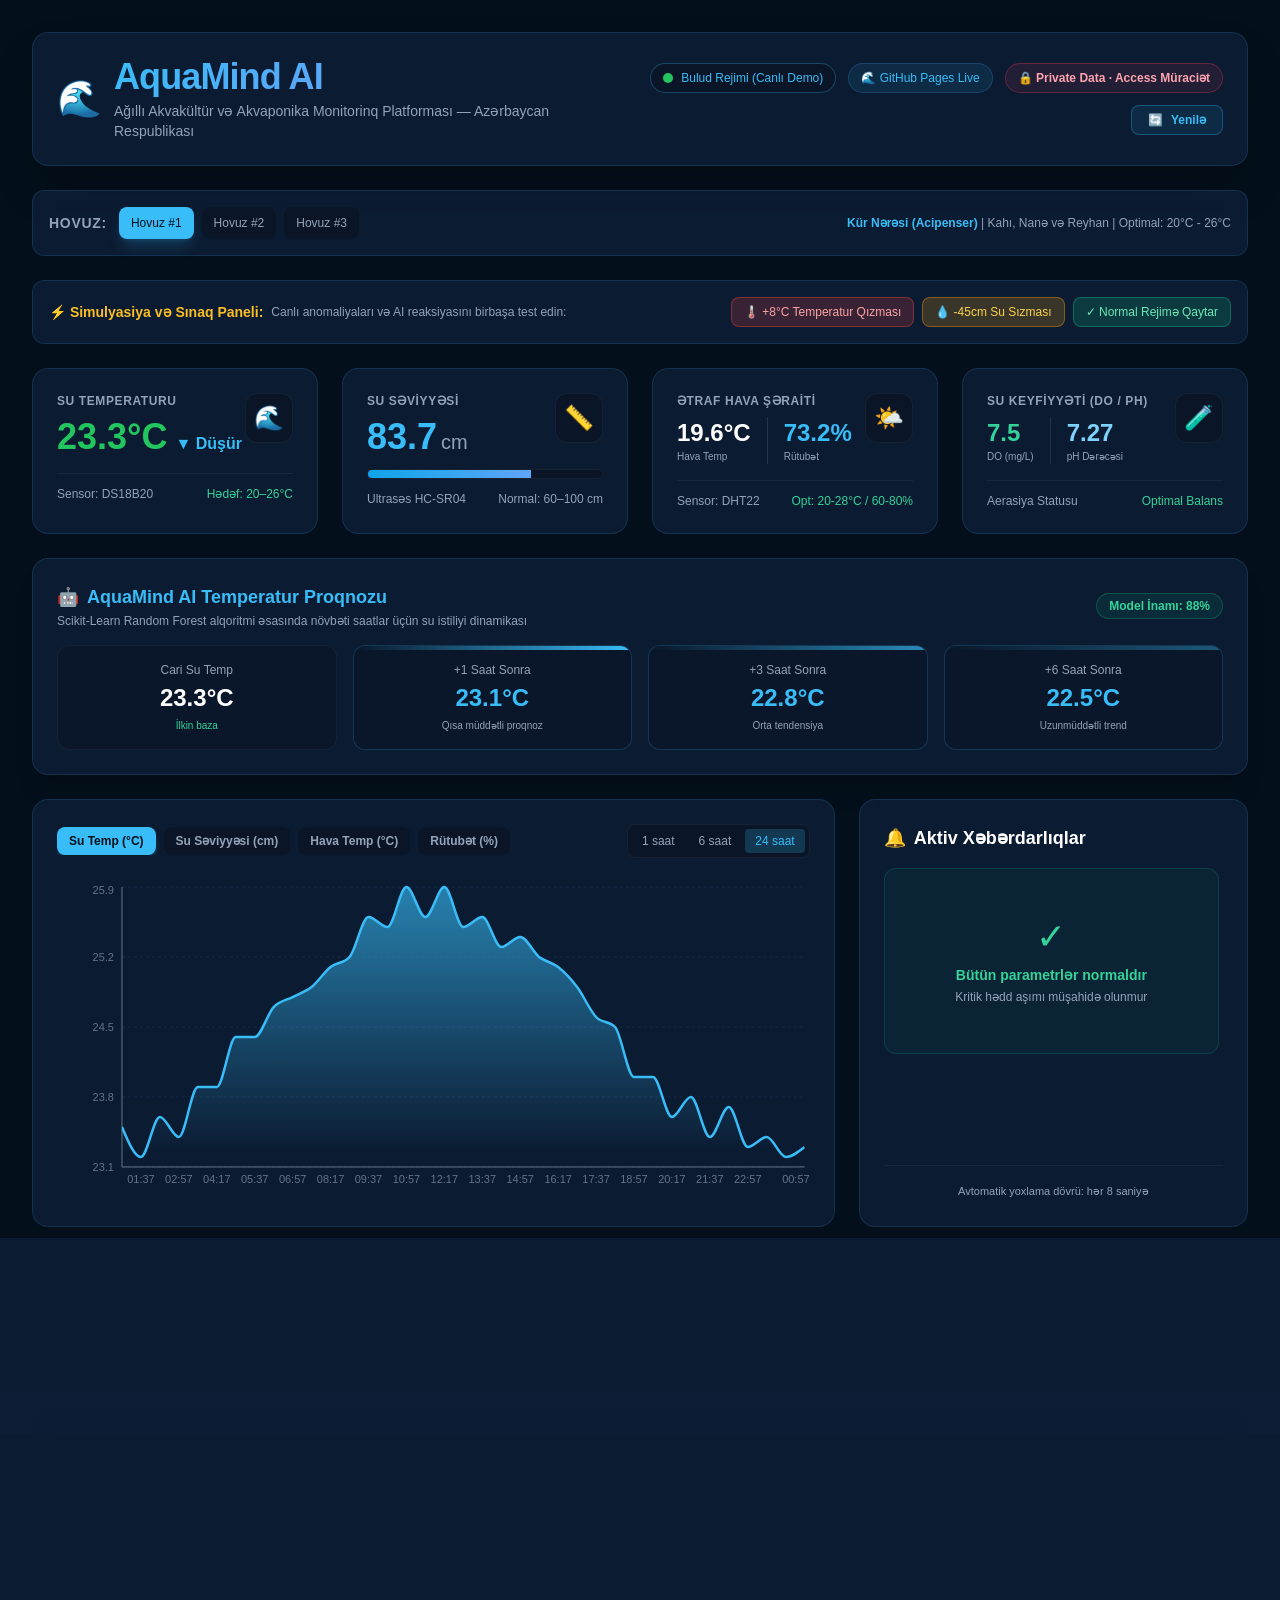
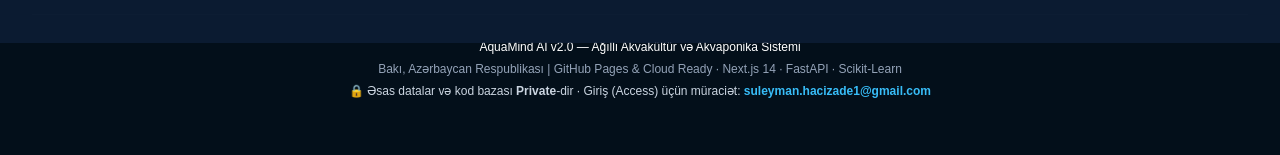
==== commit 672af305: "feat(ui): add private data notice and access request email contact" ====
--- a/index.html
+++ b/index.html
@@ -1 +1 @@
-<!DOCTYPE html><html lang="az"><head><meta charSet="utf-8"/><meta name="viewport" content="width=device-width, initial-scale=1"/><link rel="stylesheet" href="/_next/static/css/c2bad44a3d754bbc.css" crossorigin="" data-precedence="next"/><link rel="preload" as="script" fetchPriority="low" href="/_next/static/chunks/webpack-6b201217802791c7.js" crossorigin=""/><script src="/_next/static/chunks/a768465e-f97c2096f93f9ab2.js" async="" crossorigin=""></script><script src="/_next/static/chunks/229-7d5c7d84968e9b55.js" async="" crossorigin=""></script><script src="/_next/static/chunks/main-app-e478b1c84397920f.js" async="" crossorigin=""></script><script src="/_next/static/chunks/570-a2a0f06290c63781.js" async=""></script><script src="/_next/static/chunks/app/page-ebf92e7d97eaa0ae.js" async=""></script><meta name="theme-color" content="#030f1a"/><title>AquaMind AI — Ağıllı Akvakültür və Akvaponika Monitorinqi</title><meta name="description" content="Azərbaycan Respublikası — Real vaxtlı IoT və Süni İntellekt əsaslı su ekosistemi, balıq və bitki bəslənmə monitorinq sistemi."/><meta name="author" content="Suleyman Hajizadeh"/><meta name="keywords" content="AquaMind AI,Akvaponika,Akvakültür,Azərbaycan,IoT Monitorinq,Süni İntellekt,Random Forest,Next.js,GitHub Pages"/><meta property="og:title" content="AquaMind AI — Ağıllı Akvakültür və Akvaponika Monitorinq Platforması"/><meta property="og:description" content="Real-vaxt sensor telemetriyası, AI temperatur proqnozları və erkən xəbərdarlıq sistemi."/><meta property="og:site_name" content="AquaMind AI"/><meta property="og:locale" content="az_AZ"/><meta property="og:type" content="website"/><meta name="twitter:card" content="summary_large_image"/><meta name="twitter:title" content="AquaMind AI — Ağıllı Akvakültür Monitorinqi"/><meta name="twitter:description" content="IoT və Süni İntellekt əsaslı akvaponika monitorinq sistemi"/><link rel="icon" href="data:image/svg+xml,&lt;svg xmlns=&#x27;http://www.w3.org/2000/svg&#x27; viewBox=&#x27;0 0 100 100&#x27;&gt;&lt;text y=&#x27;.9em&#x27; font-size=&#x27;90&#x27;&gt;🌊&lt;/text&gt;&lt;/svg&gt;"/><script src="/_next/static/chunks/polyfills-c67a75d1b6f99dc8.js" crossorigin="" noModule=""></script></head><body class="antialiased selection:bg-[#38bdf8]/30 selection:text-[#38bdf8]"><div class="min-h-screen bg-[#030f1a] flex flex-col items-center justify-center text-[#38bdf8] p-4"><div class="w-16 h-16 border-4 border-[#38bdf8]/20 border-t-[#38bdf8] rounded-full animate-spin mb-4"></div><h2 class="text-2xl font-bold tracking-wide">AquaMind AI Yüklənir...</h2><p class="text-sm text-[#94a3b8] mt-2">Akvakültür telemetriya axını başladılır</p></div><script src="/_next/static/chunks/webpack-6b201217802791c7.js" crossorigin="" async=""></script><script>(self.__next_f=self.__next_f||[]).push([0]);self.__next_f.push([2,null])</script><script>self.__next_f.push([1,"1:HL[\"/_next/static/css/c2bad44a3d754bbc.css\",\"style\",{\"crossOrigin\":\"\"}]\n0:\"$L2\"\n"])</script><script>self.__next_f.push([1,"3:I[5829,[],\"\"]\n5:I[5413,[],\"\"]\n6:I[3188,[\"570\",\"static/chunks/570-a2a0f06290c63781.js\",\"931\",\"static/chunks/app/page-ebf92e7d97eaa0ae.js\"],\"\"]\n7:I[9471,[],\"\"]\n8:I[6276,[],\"\"]\na:I[5793,[],\"\"]\nb:[]\n"])</script><script>self.__next_f.push([1,"2:[[[\"$\",\"link\",\"0\",{\"rel\":\"stylesheet\",\"href\":\"/_next/static/css/c2bad44a3d754bbc.css\",\"precedence\":\"next\",\"crossOrigin\":\"\"}]],[\"$\",\"$L3\",null,{\"buildId\":\"hLdx-J68-zb7XFGEPvpRf\",\"assetPrefix\":\"\",\"initialCanonicalUrl\":\"/\",\"initialTree\":[\"\",{\"children\":[\"__PAGE__\",{}]},\"$undefined\",\"$undefined\",true],\"initialSeedData\":[\"\",{\"children\":[\"__PAGE__\",{},[\"$L4\",[\"$\",\"$L5\",null,{\"propsForComponent\":{\"params\":{}},\"Component\":\"$6\",\"isStaticGeneration\":true}],null]]},[null,[\"$\",\"html\",null,{\"lang\":\"az\",\"children\":[\"$\",\"body\",null,{\"className\":\"antialiased selection:bg-[#38bdf8]/30 selection:text-[#38bdf8]\",\"children\":[\"$\",\"$L7\",null,{\"parallelRouterKey\":\"children\",\"segmentPath\":[\"children\"],\"loading\":\"$undefined\",\"loadingStyles\":\"$undefined\",\"loadingScripts\":\"$undefined\",\"hasLoading\":false,\"error\":\"$undefined\",\"errorStyles\":\"$undefined\",\"errorScripts\":\"$undefined\",\"template\":[\"$\",\"$L8\",null,{}],\"templateStyles\":\"$undefined\",\"templateScripts\":\"$undefined\",\"notFound\":[[\"$\",\"title\",null,{\"children\":\"404: This page could not be found.\"}],[\"$\",\"div\",null,{\"style\":{\"fontFamily\":\"system-ui,\\\"Segoe UI\\\",Roboto,Helvetica,Arial,sans-serif,\\\"Apple Color Emoji\\\",\\\"Segoe UI Emoji\\\"\",\"height\":\"100vh\",\"textAlign\":\"center\",\"display\":\"flex\",\"flexDirection\":\"column\",\"alignItems\":\"center\",\"justifyContent\":\"center\"},\"children\":[\"$\",\"div\",null,{\"children\":[[\"$\",\"style\",null,{\"dangerouslySetInnerHTML\":{\"__html\":\"body{color:#000;background:#fff;margin:0}.next-error-h1{border-right:1px solid rgba(0,0,0,.3)}@media (prefers-color-scheme:dark){body{color:#fff;background:#000}.next-error-h1{border-right:1px solid rgba(255,255,255,.3)}}\"}}],[\"$\",\"h1\",null,{\"className\":\"next-error-h1\",\"style\":{\"display\":\"inline-block\",\"margin\":\"0 20px 0 0\",\"padding\":\"0 23px 0 0\",\"fontSize\":24,\"fontWeight\":500,\"verticalAlign\":\"top\",\"lineHeight\":\"49px\"},\"children\":\"404\"}],[\"$\",\"div\",null,{\"style\":{\"display\":\"inline-block\"},\"children\":[\"$\",\"h2\",null,{\"style\":{\"fontSize\":14,\"fontWeight\":400,\"lineHeight\":\"49px\",\"margin\":0},\"children\":\"This page could not be found.\"}]}]]}]}]],\"notFoundStyles\":[],\"styles\":null}]}]}],null]],\"initialHead\":[false,\"$L9\"],\"globalErrorComponent\":\"$a\",\"missingSlots\":\"$Wb\"}]]\n"])</script><script>self.__next_f.push([1,"9:[[\"$\",\"meta\",\"0\",{\"name\":\"viewport\",\"content\":\"width=device-width, initial-scale=1\"}],[\"$\",\"meta\",\"1\",{\"name\":\"theme-color\",\"content\":\"#030f1a\"}],[\"$\",\"meta\",\"2\",{\"charSet\":\"utf-8\"}],[\"$\",\"title\",\"3\",{\"children\":\"AquaMind AI — Ağıllı Akvakültür və Akvaponika Monitorinqi\"}],[\"$\",\"meta\",\"4\",{\"name\":\"description\",\"content\":\"Azərbaycan Respublikası — Real vaxtlı IoT və Süni İntellekt əsaslı su ekosistemi, balıq və bitki bəslənmə monitorinq sistemi.\"}],[\"$\",\"meta\",\"5\",{\"name\":\"author\",\"content\":\"Suleyman Hajizadeh\"}],[\"$\",\"meta\",\"6\",{\"name\":\"keywords\",\"content\":\"AquaMind AI,Akvaponika,Akvakültür,Azərbaycan,IoT Monitorinq,Süni İntellekt,Random Forest,Next.js,GitHub Pages\"}],[\"$\",\"meta\",\"7\",{\"property\":\"og:title\",\"content\":\"AquaMind AI — Ağıllı Akvakültür və Akvaponika Monitorinq Platforması\"}],[\"$\",\"meta\",\"8\",{\"property\":\"og:description\",\"content\":\"Real-vaxt sensor telemetriyası, AI temperatur proqnozları və erkən xəbərdarlıq sistemi.\"}],[\"$\",\"meta\",\"9\",{\"property\":\"og:site_name\",\"content\":\"AquaMind AI\"}],[\"$\",\"meta\",\"10\",{\"property\":\"og:locale\",\"content\":\"az_AZ\"}],[\"$\",\"meta\",\"11\",{\"property\":\"og:type\",\"content\":\"website\"}],[\"$\",\"meta\",\"12\",{\"name\":\"twitter:card\",\"content\":\"summary_large_image\"}],[\"$\",\"meta\",\"13\",{\"name\":\"twitter:title\",\"content\":\"AquaMind AI — Ağıllı Akvakültür Monitorinqi\"}],[\"$\",\"meta\",\"14\",{\"name\":\"twitter:description\",\"content\":\"IoT və Süni İntellekt əsaslı akvaponika monitorinq sistemi\"}],[\"$\",\"link\",\"15\",{\"rel\":\"icon\",\"href\":\"data:image/svg+xml,\u003csvg xmlns='http://www.w3.org/2000/svg' viewBox='0 0 100 100'\u003e\u003ctext y='.9em' font-size='90'\u003e🌊\u003c/text\u003e\u003c/svg\u003e\"}]]\n"])</script><script>self.__next_f.push([1,"4:null\n"])</script><script>self.__next_f.push([1,""])</script></body></html>+<!DOCTYPE html><html lang="az"><head><meta charSet="utf-8"/><meta name="viewport" content="width=device-width, initial-scale=1"/><link rel="stylesheet" href="/_next/static/css/fa8a8989dd4f239c.css" crossorigin="" data-precedence="next"/><link rel="preload" as="script" fetchPriority="low" href="/_next/static/chunks/webpack-81ab0ad8aa734c8c.js" crossorigin=""/><script src="/_next/static/chunks/fd9d1056-ce0f499a22923466.js" async="" crossorigin=""></script><script src="/_next/static/chunks/69-cda3933aa8837199.js" async="" crossorigin=""></script><script src="/_next/static/chunks/main-app-d1c8614c4d6121e8.js" async="" crossorigin=""></script><script src="/_next/static/chunks/428-44c12d8ea2b0da26.js" async=""></script><script src="/_next/static/chunks/app/page-c6c90075576d4efb.js" async=""></script><meta name="theme-color" content="#030f1a"/><title>AquaMind AI — Ağıllı Akvakültür və Akvaponika Monitorinqi</title><meta name="description" content="Azərbaycan Respublikası — Real vaxtlı IoT və Süni İntellekt əsaslı su ekosistemi, balıq və bitki bəslənmə monitorinq sistemi."/><meta name="author" content="Suleyman Hajizadeh"/><meta name="keywords" content="AquaMind AI,Akvaponika,Akvakültür,Azərbaycan,IoT Monitorinq,Süni İntellekt,Random Forest,Next.js,GitHub Pages"/><meta property="og:title" content="AquaMind AI — Ağıllı Akvakültür və Akvaponika Monitorinq Platforması"/><meta property="og:description" content="Real-vaxt sensor telemetriyası, AI temperatur proqnozları və erkən xəbərdarlıq sistemi."/><meta property="og:site_name" content="AquaMind AI"/><meta property="og:locale" content="az_AZ"/><meta property="og:type" content="website"/><meta name="twitter:card" content="summary_large_image"/><meta name="twitter:title" content="AquaMind AI — Ağıllı Akvakültür Monitorinqi"/><meta name="twitter:description" content="IoT və Süni İntellekt əsaslı akvaponika monitorinq sistemi"/><link rel="icon" href="data:image/svg+xml,&lt;svg xmlns=&#x27;http://www.w3.org/2000/svg&#x27; viewBox=&#x27;0 0 100 100&#x27;&gt;&lt;text y=&#x27;.9em&#x27; font-size=&#x27;90&#x27;&gt;🌊&lt;/text&gt;&lt;/svg&gt;"/><script src="/_next/static/chunks/polyfills-c67a75d1b6f99dc8.js" crossorigin="" noModule=""></script></head><body class="antialiased selection:bg-[#38bdf8]/30 selection:text-[#38bdf8]"><div class="min-h-screen bg-[#030f1a] flex flex-col items-center justify-center text-[#38bdf8] p-4"><div class="w-16 h-16 border-4 border-[#38bdf8]/20 border-t-[#38bdf8] rounded-full animate-spin mb-4"></div><h2 class="text-2xl font-bold tracking-wide">AquaMind AI Yüklənir...</h2><p class="text-sm text-[#94a3b8] mt-2">Akvakültür telemetriya axını başladılır</p></div><script src="/_next/static/chunks/webpack-81ab0ad8aa734c8c.js" crossorigin="" async=""></script><script>(self.__next_f=self.__next_f||[]).push([0]);self.__next_f.push([2,null])</script><script>self.__next_f.push([1,"1:HL[\"/_next/static/css/fa8a8989dd4f239c.css\",\"style\",{\"crossOrigin\":\"\"}]\n0:\"$L2\"\n"])</script><script>self.__next_f.push([1,"3:I[7690,[],\"\"]\n5:I[7831,[],\"\"]\n6:I[8633,[\"428\",\"static/chunks/428-44c12d8ea2b0da26.js\",\"931\",\"static/chunks/app/page-c6c90075576d4efb.js\"],\"\"]\n7:I[5613,[],\"\"]\n8:I[1778,[],\"\"]\na:I[8955,[],\"\"]\nb:[]\n"])</script><script>self.__next_f.push([1,"2:[[[\"$\",\"link\",\"0\",{\"rel\":\"stylesheet\",\"href\":\"/_next/static/css/fa8a8989dd4f239c.css\",\"precedence\":\"next\",\"crossOrigin\":\"\"}]],[\"$\",\"$L3\",null,{\"buildId\":\"nDoyGTz1rvO2reGDSxwIj\",\"assetPrefix\":\"\",\"initialCanonicalUrl\":\"/\",\"initialTree\":[\"\",{\"children\":[\"__PAGE__\",{}]},\"$undefined\",\"$undefined\",true],\"initialSeedData\":[\"\",{\"children\":[\"__PAGE__\",{},[\"$L4\",[\"$\",\"$L5\",null,{\"propsForComponent\":{\"params\":{}},\"Component\":\"$6\",\"isStaticGeneration\":true}],null]]},[null,[\"$\",\"html\",null,{\"lang\":\"az\",\"children\":[\"$\",\"body\",null,{\"className\":\"antialiased selection:bg-[#38bdf8]/30 selection:text-[#38bdf8]\",\"children\":[\"$\",\"$L7\",null,{\"parallelRouterKey\":\"children\",\"segmentPath\":[\"children\"],\"loading\":\"$undefined\",\"loadingStyles\":\"$undefined\",\"loadingScripts\":\"$undefined\",\"hasLoading\":false,\"error\":\"$undefined\",\"errorStyles\":\"$undefined\",\"errorScripts\":\"$undefined\",\"template\":[\"$\",\"$L8\",null,{}],\"templateStyles\":\"$undefined\",\"templateScripts\":\"$undefined\",\"notFound\":[[\"$\",\"title\",null,{\"children\":\"404: This page could not be found.\"}],[\"$\",\"div\",null,{\"style\":{\"fontFamily\":\"system-ui,\\\"Segoe UI\\\",Roboto,Helvetica,Arial,sans-serif,\\\"Apple Color Emoji\\\",\\\"Segoe UI Emoji\\\"\",\"height\":\"100vh\",\"textAlign\":\"center\",\"display\":\"flex\",\"flexDirection\":\"column\",\"alignItems\":\"center\",\"justifyContent\":\"center\"},\"children\":[\"$\",\"div\",null,{\"children\":[[\"$\",\"style\",null,{\"dangerouslySetInnerHTML\":{\"__html\":\"body{color:#000;background:#fff;margin:0}.next-error-h1{border-right:1px solid rgba(0,0,0,.3)}@media (prefers-color-scheme:dark){body{color:#fff;background:#000}.next-error-h1{border-right:1px solid rgba(255,255,255,.3)}}\"}}],[\"$\",\"h1\",null,{\"className\":\"next-error-h1\",\"style\":{\"display\":\"inline-block\",\"margin\":\"0 20px 0 0\",\"padding\":\"0 23px 0 0\",\"fontSize\":24,\"fontWeight\":500,\"verticalAlign\":\"top\",\"lineHeight\":\"49px\"},\"children\":\"404\"}],[\"$\",\"div\",null,{\"style\":{\"display\":\"inline-block\"},\"children\":[\"$\",\"h2\",null,{\"style\":{\"fontSize\":14,\"fontWeight\":400,\"lineHeight\":\"49px\",\"margin\":0},\"children\":\"This page could not be found.\"}]}]]}]}]],\"notFoundStyles\":[],\"styles\":null}]}]}],null]],\"initialHead\":[false,\"$L9\"],\"globalErrorComponent\":\"$a\",\"missingSlots\":\"$Wb\"}]]\n"])</script><script>self.__next_f.push([1,"9:[[\"$\",\"meta\",\"0\",{\"name\":\"viewport\",\"content\":\"width=device-width, initial-scale=1\"}],[\"$\",\"meta\",\"1\",{\"name\":\"theme-color\",\"content\":\"#030f1a\"}],[\"$\",\"meta\",\"2\",{\"charSet\":\"utf-8\"}],[\"$\",\"title\",\"3\",{\"children\":\"AquaMind AI — Ağıllı Akvakültür və Akvaponika Monitorinqi\"}],[\"$\",\"meta\",\"4\",{\"name\":\"description\",\"content\":\"Azərbaycan Respublikası — Real vaxtlı IoT və Süni İntellekt əsaslı su ekosistemi, balıq və bitki bəslənmə monitorinq sistemi.\"}],[\"$\",\"meta\",\"5\",{\"name\":\"author\",\"content\":\"Suleyman Hajizadeh\"}],[\"$\",\"meta\",\"6\",{\"name\":\"keywords\",\"content\":\"AquaMind AI,Akvaponika,Akvakültür,Azərbaycan,IoT Monitorinq,Süni İntellekt,Random Forest,Next.js,GitHub Pages\"}],[\"$\",\"meta\",\"7\",{\"property\":\"og:title\",\"content\":\"AquaMind AI — Ağıllı Akvakültür və Akvaponika Monitorinq Platforması\"}],[\"$\",\"meta\",\"8\",{\"property\":\"og:description\",\"content\":\"Real-vaxt sensor telemetriyası, AI temperatur proqnozları və erkən xəbərdarlıq sistemi.\"}],[\"$\",\"meta\",\"9\",{\"property\":\"og:site_name\",\"content\":\"AquaMind AI\"}],[\"$\",\"meta\",\"10\",{\"property\":\"og:locale\",\"content\":\"az_AZ\"}],[\"$\",\"meta\",\"11\",{\"property\":\"og:type\",\"content\":\"website\"}],[\"$\",\"meta\",\"12\",{\"name\":\"twitter:card\",\"content\":\"summary_large_image\"}],[\"$\",\"meta\",\"13\",{\"name\":\"twitter:title\",\"content\":\"AquaMind AI — Ağıllı Akvakültür Monitorinqi\"}],[\"$\",\"meta\",\"14\",{\"name\":\"twitter:description\",\"content\":\"IoT və Süni İntellekt əsaslı akvaponika monitorinq sistemi\"}],[\"$\",\"link\",\"15\",{\"rel\":\"icon\",\"href\":\"data:image/svg+xml,\u003csvg xmlns='http://www.w3.org/2000/svg' viewBox='0 0 100 100'\u003e\u003ctext y='.9em' font-size='90'\u003e🌊\u003c/text\u003e\u003c/svg\u003e\"}]]\n"])</script><script>self.__next_f.push([1,"4:null\n"])</script><script>self.__next_f.push([1,""])</script></body></html>
--- a/_next/static/css/fa8a8989dd4f239c.css
+++ b/_next/static/css/fa8a8989dd4f239c.css
@@ -0,0 +1,3 @@
+*,:after,:before{--tw-border-spacing-x:0;--tw-border-spacing-y:0;--tw-translate-x:0;--tw-translate-y:0;--tw-rotate:0;--tw-skew-x:0;--tw-skew-y:0;--tw-scale-x:1;--tw-scale-y:1;--tw-pan-x: ;--tw-pan-y: ;--tw-pinch-zoom: ;--tw-scroll-snap-strictness:proximity;--tw-gradient-from-position: ;--tw-gradient-via-position: ;--tw-gradient-to-position: ;--tw-ordinal: ;--tw-slashed-zero: ;--tw-numeric-figure: ;--tw-numeric-spacing: ;--tw-numeric-fraction: ;--tw-ring-inset: ;--tw-ring-offset-width:0px;--tw-ring-offset-color:#fff;--tw-ring-color:rgba(59,130,246,.5);--tw-ring-offset-shadow:0 0 #0000;--tw-ring-shadow:0 0 #0000;--tw-shadow:0 0 #0000;--tw-shadow-colored:0 0 #0000;--tw-blur: ;--tw-brightness: ;--tw-contrast: ;--tw-grayscale: ;--tw-hue-rotate: ;--tw-invert: ;--tw-saturate: ;--tw-sepia: ;--tw-drop-shadow: ;--tw-backdrop-blur: ;--tw-backdrop-brightness: ;--tw-backdrop-contrast: ;--tw-backdrop-grayscale: ;--tw-backdrop-hue-rotate: ;--tw-backdrop-invert: ;--tw-backdrop-opacity: ;--tw-backdrop-saturate: ;--tw-backdrop-sepia: ;--tw-contain-size: ;--tw-contain-layout: ;--tw-contain-paint: ;--tw-contain-style: }::backdrop{--tw-border-spacing-x:0;--tw-border-spacing-y:0;--tw-translate-x:0;--tw-translate-y:0;--tw-rotate:0;--tw-skew-x:0;--tw-skew-y:0;--tw-scale-x:1;--tw-scale-y:1;--tw-pan-x: ;--tw-pan-y: ;--tw-pinch-zoom: ;--tw-scroll-snap-strictness:proximity;--tw-gradient-from-position: ;--tw-gradient-via-position: ;--tw-gradient-to-position: ;--tw-ordinal: ;--tw-slashed-zero: ;--tw-numeric-figure: ;--tw-numeric-spacing: ;--tw-numeric-fraction: ;--tw-ring-inset: ;--tw-ring-offset-width:0px;--tw-ring-offset-color:#fff;--tw-ring-color:rgba(59,130,246,.5);--tw-ring-offset-shadow:0 0 #0000;--tw-ring-shadow:0 0 #0000;--tw-shadow:0 0 #0000;--tw-shadow-colored:0 0 #0000;--tw-blur: ;--tw-brightness: ;--tw-contrast: ;--tw-grayscale: ;--tw-hue-rotate: ;--tw-invert: ;--tw-saturate: ;--tw-sepia: ;--tw-drop-shadow: ;--tw-backdrop-blur: ;--tw-backdrop-brightness: ;--tw-backdrop-contrast: ;--tw-backdrop-grayscale: ;--tw-backdrop-hue-rotate: ;--tw-backdrop-invert: ;--tw-backdrop-opacity: ;--tw-backdrop-saturate: ;--tw-backdrop-sepia: ;--tw-contain-size: ;--tw-contain-layout: ;--tw-contain-paint: ;--tw-contain-style: }/*
+! tailwindcss v3.4.19 | MIT License | https://tailwindcss.com
+*/*,:after,:before{box-sizing:border-box;border:0 solid #e5e7eb}:after,:before{--tw-content:""}:host,html{line-height:1.5;-webkit-text-size-adjust:100%;-moz-tab-size:4;-o-tab-size:4;tab-size:4;font-family:Inter,sans-serif;font-feature-settings:normal;font-variation-settings:normal;-webkit-tap-highlight-color:transparent}body{line-height:inherit}hr{height:0;color:inherit;border-top-width:1px}abbr:where([title]){-webkit-text-decoration:underline dotted;text-decoration:underline dotted}h1,h2,h3,h4,h5,h6{font-size:inherit;font-weight:inherit}a{color:inherit;text-decoration:inherit}b,strong{font-weight:bolder}code,kbd,pre,samp{font-family:ui-monospace,SFMono-Regular,Menlo,Monaco,Consolas,Liberation Mono,Courier New,monospace;font-feature-settings:normal;font-variation-settings:normal;font-size:1em}small{font-size:80%}sub,sup{font-size:75%;line-height:0;position:relative;vertical-align:baseline}sub{bottom:-.25em}sup{top:-.5em}table{text-indent:0;border-color:inherit;border-collapse:collapse}button,input,optgroup,select,textarea{font-family:inherit;font-feature-settings:inherit;font-variation-settings:inherit;font-size:100%;font-weight:inherit;line-height:inherit;letter-spacing:inherit;color:inherit;margin:0;padding:0}button,select{text-transform:none}button,input:where([type=button]),input:where([type=reset]),input:where([type=submit]){-webkit-appearance:button;background-color:transparent;background-image:none}:-moz-focusring{outline:auto}:-moz-ui-invalid{box-shadow:none}progress{vertical-align:baseline}::-webkit-inner-spin-button,::-webkit-outer-spin-button{height:auto}[type=search]{-webkit-appearance:textfield;outline-offset:-2px}::-webkit-search-decoration{-webkit-appearance:none}::-webkit-file-upload-button{-webkit-appearance:button;font:inherit}summary{display:list-item}blockquote,dd,dl,figure,h1,h2,h3,h4,h5,h6,hr,p,pre{margin:0}fieldset{margin:0}fieldset,legend{padding:0}menu,ol,ul{list-style:none;margin:0;padding:0}dialog{padding:0}textarea{resize:vertical}input::-moz-placeholder,textarea::-moz-placeholder{opacity:1;color:#9ca3af}input::placeholder,textarea::placeholder{opacity:1;color:#9ca3af}[role=button],button{cursor:pointer}:disabled{cursor:default}audio,canvas,embed,iframe,img,object,svg,video{display:block;vertical-align:middle}img,video{max-width:100%;height:auto}[hidden]:where(:not([hidden=until-found])){display:none}.static{position:static}.absolute{position:absolute}.relative{position:relative}.left-0{left:0}.top-0{top:0}.mx-auto{margin-left:auto;margin-right:auto}.mb-1{margin-bottom:.25rem}.mb-2{margin-bottom:.5rem}.mb-4{margin-bottom:1rem}.mb-6{margin-bottom:1.5rem}.ml-1{margin-left:.25rem}.mt-0\.5{margin-top:.125rem}.mt-1{margin-top:.25rem}.mt-2{margin-top:.5rem}.mt-3{margin-top:.75rem}.mt-4{margin-top:1rem}.flex{display:flex}.grid{display:grid}.hidden{display:none}.h-1{height:.25rem}.h-16{height:4rem}.h-2{height:.5rem}.h-2\.5{height:.625rem}.h-20{height:5rem}.h-80{height:20rem}.h-full{height:100%}.max-h-\[300px\]{max-height:300px}.min-h-screen{min-height:100vh}.w-16{width:4rem}.w-2{width:.5rem}.w-2\.5{width:.625rem}.w-20{width:5rem}.w-full{width:100%}.max-w-3xl{max-width:48rem}.max-w-7xl{max-width:80rem}.flex-shrink-0{flex-shrink:0}@keyframes bounce{0%,to{transform:translateY(-25%);animation-timing-function:cubic-bezier(.8,0,1,1)}50%{transform:none;animation-timing-function:cubic-bezier(0,0,.2,1)}}.animate-bounce{animation:bounce 1s infinite}@keyframes ping{75%,to{transform:scale(2);opacity:0}}.animate-ping{animation:ping 1s cubic-bezier(0,0,.2,1) infinite}@keyframes spin{to{transform:rotate(1turn)}}.animate-spin{animation:spin 1s linear infinite}.grid-cols-1{grid-template-columns:repeat(1,minmax(0,1fr))}.grid-cols-2{grid-template-columns:repeat(2,minmax(0,1fr))}.flex-col{flex-direction:column}.flex-wrap{flex-wrap:wrap}.items-start{align-items:flex-start}.items-center{align-items:center}.items-baseline{align-items:baseline}.justify-start{justify-content:flex-start}.justify-center{justify-content:center}.justify-between{justify-content:space-between}.gap-1{gap:.25rem}.gap-1\.5{gap:.375rem}.gap-2{gap:.5rem}.gap-2\.5{gap:.625rem}.gap-3{gap:.75rem}.gap-4{gap:1rem}.gap-6{gap:1.5rem}.space-y-1\.5>:not([hidden])~:not([hidden]){--tw-space-y-reverse:0;margin-top:calc(.375rem * calc(1 - var(--tw-space-y-reverse)));margin-bottom:calc(.375rem * var(--tw-space-y-reverse))}.space-y-2>:not([hidden])~:not([hidden]){--tw-space-y-reverse:0;margin-top:calc(.5rem * calc(1 - var(--tw-space-y-reverse)));margin-bottom:calc(.5rem * var(--tw-space-y-reverse))}.space-y-3>:not([hidden])~:not([hidden]){--tw-space-y-reverse:0;margin-top:calc(.75rem * calc(1 - var(--tw-space-y-reverse)));margin-bottom:calc(.75rem * var(--tw-space-y-reverse))}.space-y-6>:not([hidden])~:not([hidden]){--tw-space-y-reverse:0;margin-top:calc(1.5rem * calc(1 - var(--tw-space-y-reverse)));margin-bottom:calc(1.5rem * var(--tw-space-y-reverse))}.overflow-hidden{overflow:hidden}.overflow-x-auto{overflow-x:auto}.overflow-y-auto{overflow-y:auto}.whitespace-nowrap{white-space:nowrap}.rounded{border-radius:.25rem}.rounded-2xl{border-radius:1rem}.rounded-full{border-radius:9999px}.rounded-lg{border-radius:.5rem}.rounded-xl{border-radius:.75rem}.border{border-width:1px}.border-4{border-width:4px}.border-l{border-left-width:1px}.border-t{border-top-width:1px}.border-\[\#38bdf8\]\/20{border-color:rgba(56,189,248,.2)}.border-\[\#38bdf8\]\/30{border-color:rgba(56,189,248,.3)}.border-amber-500\/30{border-color:rgba(245,158,11,.3)}.border-amber-500\/40{border-color:rgba(245,158,11,.4)}.border-emerald-500\/20{border-color:rgba(16,185,129,.2)}.border-emerald-500\/30{border-color:rgba(16,185,129,.3)}.border-emerald-500\/40{border-color:rgba(16,185,129,.4)}.border-red-500\/40{border-color:rgba(239,68,68,.4)}.border-rose-500\/30{border-color:rgba(244,63,94,.3)}.border-sky-500\/40{border-color:rgba(14,165,233,.4)}.border-white\/10{border-color:hsla(0,0%,100%,.1)}.border-white\/5{border-color:hsla(0,0%,100%,.05)}.border-t-\[\#38bdf8\]{--tw-border-opacity:1;border-top-color:rgb(56 189 248/var(--tw-border-opacity,1))}.bg-\[\#030f1a\]{--tw-bg-opacity:1;background-color:rgb(3 15 26/var(--tw-bg-opacity,1))}.bg-\[\#0a1628\]{--tw-bg-opacity:1;background-color:rgb(10 22 40/var(--tw-bg-opacity,1))}.bg-\[\#0a1628\]\/80{background-color:rgba(10,22,40,.8)}.bg-\[\#22c55e\]{--tw-bg-opacity:1;background-color:rgb(34 197 94/var(--tw-bg-opacity,1))}.bg-\[\#38bdf8\]{--tw-bg-opacity:1;background-color:rgb(56 189 248/var(--tw-bg-opacity,1))}.bg-\[\#38bdf8\]\/10{background-color:rgba(56,189,248,.1)}.bg-\[\#38bdf8\]\/20{background-color:rgba(56,189,248,.2)}.bg-\[\#f59e0b\]{--tw-bg-opacity:1;background-color:rgb(245 158 11/var(--tw-bg-opacity,1))}.bg-amber-500\/10{background-color:rgba(245,158,11,.1)}.bg-amber-500\/20{background-color:rgba(245,158,11,.2)}.bg-amber-500\/5{background-color:rgba(245,158,11,.05)}.bg-emerald-500\/10{background-color:rgba(16,185,129,.1)}.bg-emerald-500\/20{background-color:rgba(16,185,129,.2)}.bg-emerald-500\/5{background-color:rgba(16,185,129,.05)}.bg-red-500\/10{background-color:rgba(239,68,68,.1)}.bg-red-500\/20{background-color:rgba(239,68,68,.2)}.bg-rose-500\/10{background-color:rgba(244,63,94,.1)}.bg-rose-500\/15{background-color:rgba(244,63,94,.15)}.bg-sky-500\/10{background-color:rgba(14,165,233,.1)}.bg-white\/10{background-color:hsla(0,0%,100%,.1)}.bg-gradient-to-r{background-image:linear-gradient(to right,var(--tw-gradient-stops))}.from-\[\#0a1628\]\/90{--tw-gradient-from:rgba(10,22,40,.9) var(--tw-gradient-from-position);--tw-gradient-to:rgba(10,22,40,0) var(--tw-gradient-to-position);--tw-gradient-stops:var(--tw-gradient-from),var(--tw-gradient-to)}.from-sky-500{--tw-gradient-from:#0ea5e9 var(--tw-gradient-from-position);--tw-gradient-to:rgba(14,165,233,0) var(--tw-gradient-to-position);--tw-gradient-stops:var(--tw-gradient-from),var(--tw-gradient-to)}.from-transparent{--tw-gradient-from:transparent var(--tw-gradient-from-position);--tw-gradient-to:transparent var(--tw-gradient-to-position);--tw-gradient-stops:var(--tw-gradient-from),var(--tw-gradient-to)}.via-rose-950\/20{--tw-gradient-to:rgba(76,5,25,0) var(--tw-gradient-to-position);--tw-gradient-stops:var(--tw-gradient-from),rgba(76,5,25,.2) var(--tw-gradient-via-position),var(--tw-gradient-to)}.to-\[\#0a1628\]\/90{--tw-gradient-to:rgba(10,22,40,.9) var(--tw-gradient-to-position)}.to-\[\#38bdf8\]{--tw-gradient-to:#38bdf8 var(--tw-gradient-to-position)}.to-blue-400{--tw-gradient-to:#60a5fa var(--tw-gradient-to-position)}.p-1{padding:.25rem}.p-2{padding:.5rem}.p-3{padding:.75rem}.p-3\.5{padding:.875rem}.p-4{padding:1rem}.p-6{padding:1.5rem}.px-2{padding-left:.5rem;padding-right:.5rem}.px-2\.5{padding-left:.625rem;padding-right:.625rem}.px-3{padding-left:.75rem;padding-right:.75rem}.px-4{padding-left:1rem;padding-right:1rem}.py-0\.5{padding-top:.125rem;padding-bottom:.125rem}.py-1{padding-top:.25rem;padding-bottom:.25rem}.py-1\.5{padding-top:.375rem;padding-bottom:.375rem}.py-12{padding-top:3rem;padding-bottom:3rem}.py-2{padding-top:.5rem;padding-bottom:.5rem}.py-2\.5{padding-top:.625rem;padding-bottom:.625rem}.py-6{padding-top:1.5rem;padding-bottom:1.5rem}.pb-2{padding-bottom:.5rem}.pl-4{padding-left:1rem}.pr-1{padding-right:.25rem}.pt-3{padding-top:.75rem}.text-center{text-align:center}.text-right{text-align:right}.font-mono{font-family:ui-monospace,SFMono-Regular,Menlo,Monaco,Consolas,Liberation Mono,Courier New,monospace}.font-sans{font-family:Inter,sans-serif}.text-2xl{font-size:1.5rem;line-height:2rem}.text-3xl{font-size:1.875rem;line-height:2.25rem}.text-4xl{font-size:2.25rem;line-height:2.5rem}.text-\[10px\]{font-size:10px}.text-\[11px\]{font-size:11px}.text-base{font-size:1rem;line-height:1.5rem}.text-lg{font-size:1.125rem;line-height:1.75rem}.text-sm{font-size:.875rem;line-height:1.25rem}.text-xl{font-size:1.25rem;line-height:1.75rem}.text-xs{font-size:.75rem;line-height:1rem}.font-black{font-weight:900}.font-bold{font-weight:700}.font-extrabold{font-weight:800}.font-medium{font-weight:500}.font-normal{font-weight:400}.font-semibold{font-weight:600}.uppercase{text-transform:uppercase}.leading-relaxed{line-height:1.625}.tracking-tight{letter-spacing:-.025em}.tracking-wide{letter-spacing:.025em}.tracking-wider{letter-spacing:.05em}.text-\[\#030f1a\]{--tw-text-opacity:1;color:rgb(3 15 26/var(--tw-text-opacity,1))}.text-\[\#38bdf8\]{--tw-text-opacity:1;color:rgb(56 189 248/var(--tw-text-opacity,1))}.text-\[\#94a3b8\]{--tw-text-opacity:1;color:rgb(148 163 184/var(--tw-text-opacity,1))}.text-\[\#cbd5e1\]{--tw-text-opacity:1;color:rgb(203 213 225/var(--tw-text-opacity,1))}.text-\[\#e2e8f0\]{--tw-text-opacity:1;color:rgb(226 232 240/var(--tw-text-opacity,1))}.text-amber-200{--tw-text-opacity:1;color:rgb(253 230 138/var(--tw-text-opacity,1))}.text-amber-300{--tw-text-opacity:1;color:rgb(252 211 77/var(--tw-text-opacity,1))}.text-amber-400{--tw-text-opacity:1;color:rgb(251 191 36/var(--tw-text-opacity,1))}.text-emerald-300{--tw-text-opacity:1;color:rgb(110 231 183/var(--tw-text-opacity,1))}.text-emerald-400{--tw-text-opacity:1;color:rgb(52 211 153/var(--tw-text-opacity,1))}.text-red-200{--tw-text-opacity:1;color:rgb(254 202 202/var(--tw-text-opacity,1))}.text-red-300{--tw-text-opacity:1;color:rgb(252 165 165/var(--tw-text-opacity,1))}.text-red-400{--tw-text-opacity:1;color:rgb(248 113 113/var(--tw-text-opacity,1))}.text-rose-300{--tw-text-opacity:1;color:rgb(253 164 175/var(--tw-text-opacity,1))}.text-rose-400{--tw-text-opacity:1;color:rgb(251 113 133/var(--tw-text-opacity,1))}.text-sky-200{--tw-text-opacity:1;color:rgb(186 230 253/var(--tw-text-opacity,1))}.text-sky-300{--tw-text-opacity:1;color:rgb(125 211 252/var(--tw-text-opacity,1))}.text-sky-400{--tw-text-opacity:1;color:rgb(56 189 248/var(--tw-text-opacity,1))}.text-white{--tw-text-opacity:1;color:rgb(255 255 255/var(--tw-text-opacity,1))}.antialiased{-webkit-font-smoothing:antialiased;-moz-osx-font-smoothing:grayscale}.opacity-40{opacity:.4}.opacity-70{opacity:.7}.shadow-2xl{--tw-shadow:0 25px 50px -12px rgba(0,0,0,.25);--tw-shadow-colored:0 25px 50px -12px var(--tw-shadow-color)}.shadow-2xl,.shadow-inner{box-shadow:var(--tw-ring-offset-shadow,0 0 #0000),var(--tw-ring-shadow,0 0 #0000),var(--tw-shadow)}.shadow-inner{--tw-shadow:inset 0 2px 4px 0 rgba(0,0,0,.05);--tw-shadow-colored:inset 0 2px 4px 0 var(--tw-shadow-color)}.shadow-lg{--tw-shadow:0 10px 15px -3px rgba(0,0,0,.1),0 4px 6px -4px rgba(0,0,0,.1);--tw-shadow-colored:0 10px 15px -3px var(--tw-shadow-color),0 4px 6px -4px var(--tw-shadow-color)}.shadow-lg,.shadow-md{box-shadow:var(--tw-ring-offset-shadow,0 0 #0000),var(--tw-ring-shadow,0 0 #0000),var(--tw-shadow)}.shadow-md{--tw-shadow:0 4px 6px -1px rgba(0,0,0,.1),0 2px 4px -2px rgba(0,0,0,.1);--tw-shadow-colored:0 4px 6px -1px var(--tw-shadow-color),0 2px 4px -2px var(--tw-shadow-color)}.shadow-xl{--tw-shadow:0 20px 25px -5px rgba(0,0,0,.1),0 8px 10px -6px rgba(0,0,0,.1);--tw-shadow-colored:0 20px 25px -5px var(--tw-shadow-color),0 8px 10px -6px var(--tw-shadow-color);box-shadow:var(--tw-ring-offset-shadow,0 0 #0000),var(--tw-ring-shadow,0 0 #0000),var(--tw-shadow)}.shadow-\[\#38bdf8\]\/20{--tw-shadow-color:rgba(56,189,248,.2);--tw-shadow:var(--tw-shadow-colored)}.filter{filter:var(--tw-blur) var(--tw-brightness) var(--tw-contrast) var(--tw-grayscale) var(--tw-hue-rotate) var(--tw-invert) var(--tw-saturate) var(--tw-sepia) var(--tw-drop-shadow)}.transition{transition-property:color,background-color,border-color,text-decoration-color,fill,stroke,opacity,box-shadow,transform,filter,backdrop-filter;transition-timing-function:cubic-bezier(.4,0,.2,1);transition-duration:.15s}.transition-all{transition-property:all;transition-timing-function:cubic-bezier(.4,0,.2,1);transition-duration:.15s}.duration-1000{transition-duration:1s}@import url("https://fonts.googleapis.com/css2?family=Inter:wght@300;400;500;600;700&display=swap");*{box-sizing:border-box}body{background:#030f1a;color:#e2e8f0;font-family:Inter,sans-serif;margin:0}::-webkit-scrollbar{width:4px}::-webkit-scrollbar-track{background:#0a1628}::-webkit-scrollbar-thumb{background:#1e3a5f;border-radius:2px}.glass{background:rgba(13,30,55,.85);border:1px solid rgba(56,139,197,.2);backdrop-filter:blur(12px)}.glow-blue{box-shadow:0 0 20px rgba(56,139,197,.15)}.glow-green{box-shadow:0 0 20px rgba(34,197,94,.15)}.glow-red{box-shadow:0 0 20px rgba(239,68,68,.2)}.glow-amber{box-shadow:0 0 20px rgba(245,158,11,.15)}.gradient-text{background:linear-gradient(135deg,#38bdf8,#818cf8);-webkit-background-clip:text;-webkit-text-fill-color:transparent;background-clip:text}.card-hover{transition:all .2s ease}.card-hover:hover{transform:translateY(-2px);border-color:rgba(56,139,197,.5)}@keyframes blink{0%,to{opacity:1}50%{opacity:.3}}.live-dot{animation:blink 1.5s ease-in-out infinite}.selection\:bg-\[\#38bdf8\]\/30 ::-moz-selection{background-color:rgba(56,189,248,.3)}.selection\:bg-\[\#38bdf8\]\/30 ::selection{background-color:rgba(56,189,248,.3)}.selection\:text-\[\#38bdf8\] ::-moz-selection{--tw-text-opacity:1;color:rgb(56 189 248/var(--tw-text-opacity,1))}.selection\:text-\[\#38bdf8\] ::selection{--tw-text-opacity:1;color:rgb(56 189 248/var(--tw-text-opacity,1))}.selection\:bg-\[\#38bdf8\]\/30::-moz-selection{background-color:rgba(56,189,248,.3)}.selection\:bg-\[\#38bdf8\]\/30::selection{background-color:rgba(56,189,248,.3)}.selection\:text-\[\#38bdf8\]::-moz-selection{--tw-text-opacity:1;color:rgb(56 189 248/var(--tw-text-opacity,1))}.selection\:text-\[\#38bdf8\]::selection{--tw-text-opacity:1;color:rgb(56 189 248/var(--tw-text-opacity,1))}.hover\:bg-\[\#0284c7\]:hover{--tw-bg-opacity:1;background-color:rgb(2 132 199/var(--tw-bg-opacity,1))}.hover\:bg-\[\#1e3a5f\]:hover{--tw-bg-opacity:1;background-color:rgb(30 58 95/var(--tw-bg-opacity,1))}.hover\:bg-\[\#38bdf8\]\/10:hover{background-color:rgba(56,189,248,.1)}.hover\:bg-\[\#38bdf8\]\/20:hover{background-color:rgba(56,189,248,.2)}.hover\:bg-amber-500\/30:hover{background-color:rgba(245,158,11,.3)}.hover\:bg-emerald-500\/30:hover{background-color:rgba(16,185,129,.3)}.hover\:bg-red-500\/30:hover{background-color:rgba(239,68,68,.3)}.hover\:bg-rose-500\/20:hover{background-color:rgba(244,63,94,.2)}.hover\:bg-white\/20:hover{background-color:hsla(0,0%,100%,.2)}.hover\:text-white:hover{--tw-text-opacity:1;color:rgb(255 255 255/var(--tw-text-opacity,1))}.hover\:underline:hover{text-decoration-line:underline}.disabled\:opacity-50:disabled{opacity:.5}@media (min-width:640px){.sm\:inline{display:inline}.sm\:w-auto{width:auto}.sm\:grid-cols-2{grid-template-columns:repeat(2,minmax(0,1fr))}.sm\:grid-cols-3{grid-template-columns:repeat(3,minmax(0,1fr))}.sm\:flex-row{flex-direction:row}.sm\:items-center{align-items:center}.sm\:pb-0{padding-bottom:0}}@media (min-width:768px){.md\:block{display:block}.md\:w-auto{width:auto}.md\:grid-cols-4{grid-template-columns:repeat(4,minmax(0,1fr))}.md\:flex-row{flex-direction:row}.md\:p-8{padding:2rem}.md\:text-4xl{font-size:2.25rem;line-height:2.5rem}.md\:text-lg{font-size:1.125rem;line-height:1.75rem}.md\:text-sm{font-size:.875rem;line-height:1.25rem}}@media (min-width:1024px){.lg\:col-span-2{grid-column:span 2/span 2}.lg\:w-auto{width:auto}.lg\:grid-cols-3{grid-template-columns:repeat(3,minmax(0,1fr))}.lg\:grid-cols-4{grid-template-columns:repeat(4,minmax(0,1fr))}.lg\:flex-row{flex-direction:row}.lg\:flex-col{flex-direction:column}.lg\:items-center{align-items:center}.lg\:justify-end{justify-content:flex-end}}
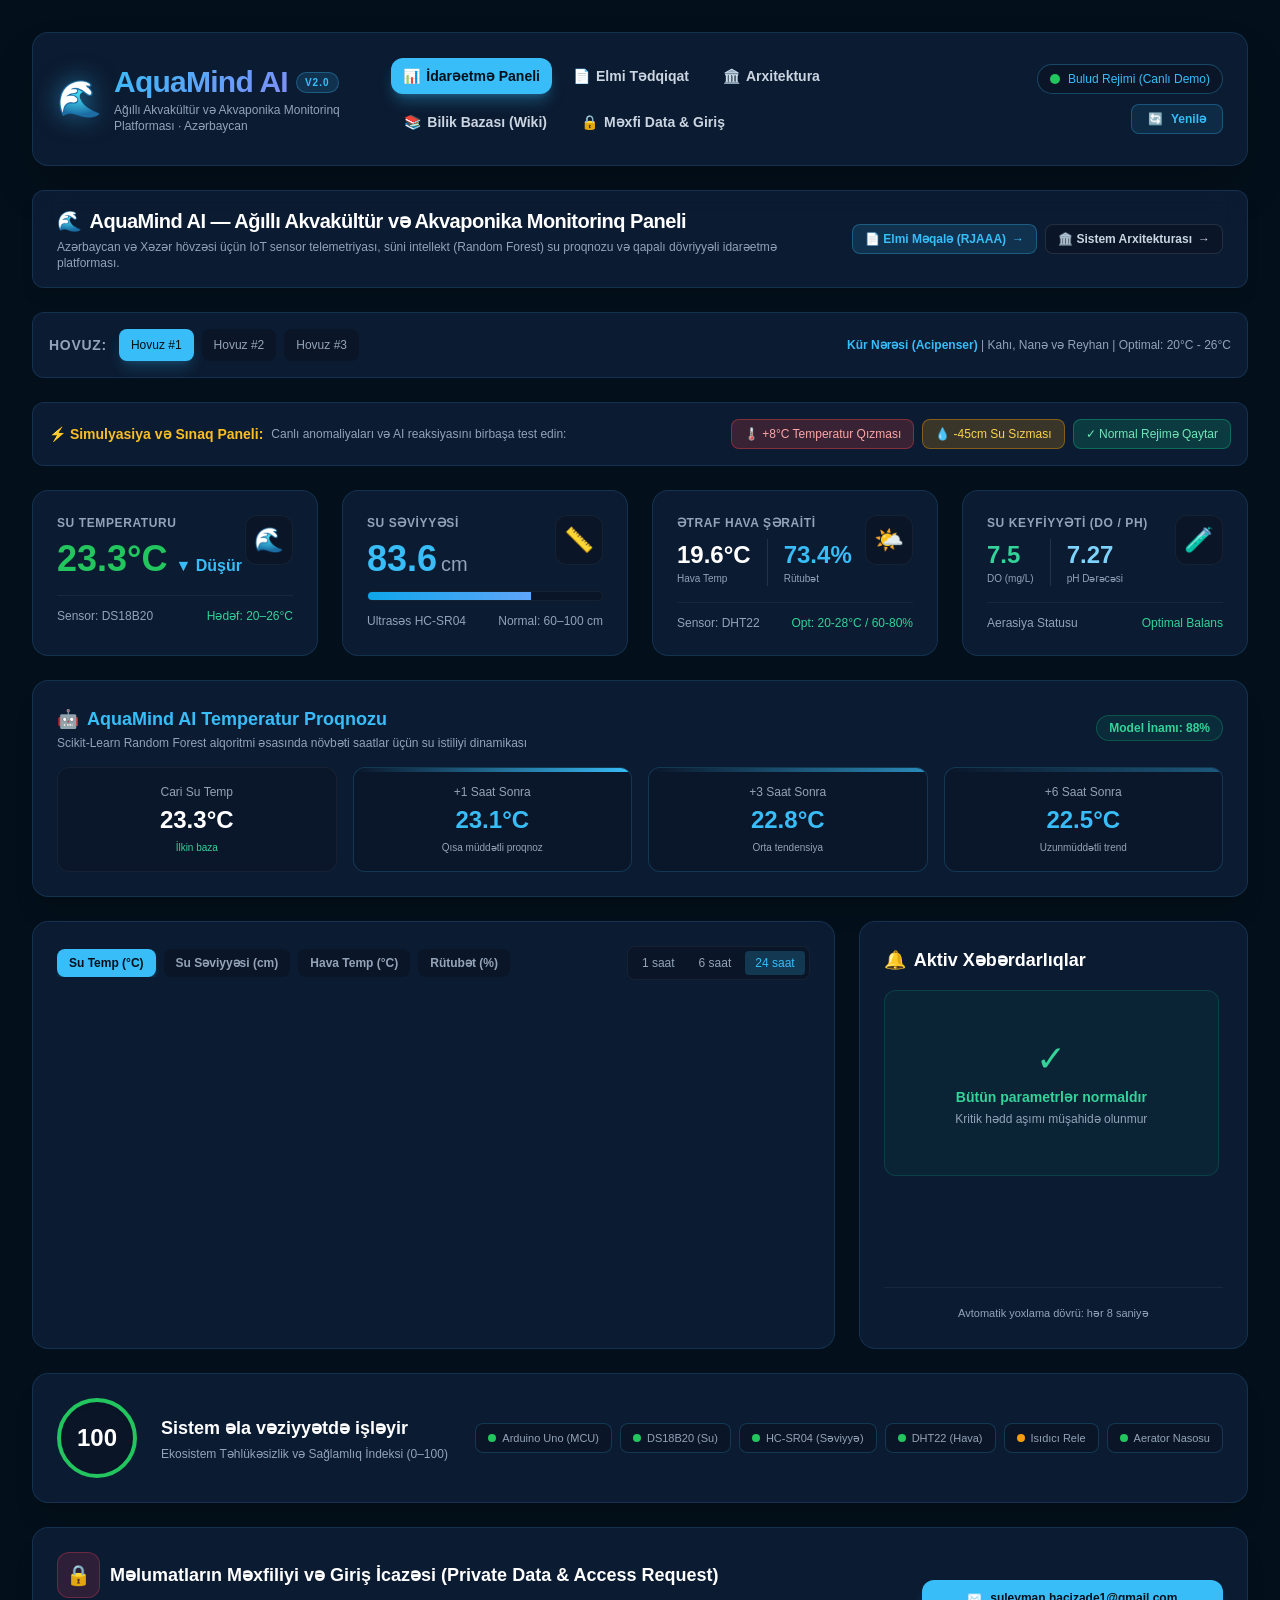
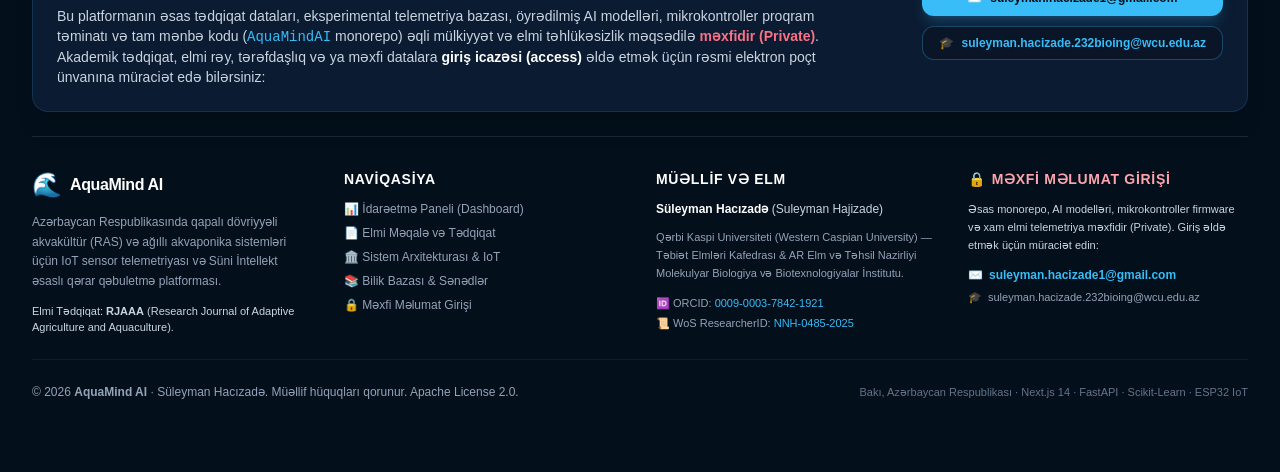
==== commit e1843333: "feat(seo): implement senior enterprise SEO architecture across all routes, static prerendering, sche" ====
--- a/index.html
+++ b/index.html
@@ -1 +1 @@
-<!DOCTYPE html><html lang="az"><head><meta charSet="utf-8"/><meta name="viewport" content="width=device-width, initial-scale=1"/><link rel="stylesheet" href="/_next/static/css/fa8a8989dd4f239c.css" crossorigin="" data-precedence="next"/><link rel="preload" as="script" fetchPriority="low" href="/_next/static/chunks/webpack-81ab0ad8aa734c8c.js" crossorigin=""/><script src="/_next/static/chunks/fd9d1056-ce0f499a22923466.js" async="" crossorigin=""></script><script src="/_next/static/chunks/69-cda3933aa8837199.js" async="" crossorigin=""></script><script src="/_next/static/chunks/main-app-d1c8614c4d6121e8.js" async="" crossorigin=""></script><script src="/_next/static/chunks/428-44c12d8ea2b0da26.js" async=""></script><script src="/_next/static/chunks/app/page-c6c90075576d4efb.js" async=""></script><meta name="theme-color" content="#030f1a"/><title>AquaMind AI — Ağıllı Akvakültür və Akvaponika Monitorinqi</title><meta name="description" content="Azərbaycan Respublikası — Real vaxtlı IoT və Süni İntellekt əsaslı su ekosistemi, balıq və bitki bəslənmə monitorinq sistemi."/><meta name="author" content="Suleyman Hajizadeh"/><meta name="keywords" content="AquaMind AI,Akvaponika,Akvakültür,Azərbaycan,IoT Monitorinq,Süni İntellekt,Random Forest,Next.js,GitHub Pages"/><meta property="og:title" content="AquaMind AI — Ağıllı Akvakültür və Akvaponika Monitorinq Platforması"/><meta property="og:description" content="Real-vaxt sensor telemetriyası, AI temperatur proqnozları və erkən xəbərdarlıq sistemi."/><meta property="og:site_name" content="AquaMind AI"/><meta property="og:locale" content="az_AZ"/><meta property="og:type" content="website"/><meta name="twitter:card" content="summary_large_image"/><meta name="twitter:title" content="AquaMind AI — Ağıllı Akvakültür Monitorinqi"/><meta name="twitter:description" content="IoT və Süni İntellekt əsaslı akvaponika monitorinq sistemi"/><link rel="icon" href="data:image/svg+xml,&lt;svg xmlns=&#x27;http://www.w3.org/2000/svg&#x27; viewBox=&#x27;0 0 100 100&#x27;&gt;&lt;text y=&#x27;.9em&#x27; font-size=&#x27;90&#x27;&gt;🌊&lt;/text&gt;&lt;/svg&gt;"/><script src="/_next/static/chunks/polyfills-c67a75d1b6f99dc8.js" crossorigin="" noModule=""></script></head><body class="antialiased selection:bg-[#38bdf8]/30 selection:text-[#38bdf8]"><div class="min-h-screen bg-[#030f1a] flex flex-col items-center justify-center text-[#38bdf8] p-4"><div class="w-16 h-16 border-4 border-[#38bdf8]/20 border-t-[#38bdf8] rounded-full animate-spin mb-4"></div><h2 class="text-2xl font-bold tracking-wide">AquaMind AI Yüklənir...</h2><p class="text-sm text-[#94a3b8] mt-2">Akvakültür telemetriya axını başladılır</p></div><script src="/_next/static/chunks/webpack-81ab0ad8aa734c8c.js" crossorigin="" async=""></script><script>(self.__next_f=self.__next_f||[]).push([0]);self.__next_f.push([2,null])</script><script>self.__next_f.push([1,"1:HL[\"/_next/static/css/fa8a8989dd4f239c.css\",\"style\",{\"crossOrigin\":\"\"}]\n0:\"$L2\"\n"])</script><script>self.__next_f.push([1,"3:I[7690,[],\"\"]\n5:I[7831,[],\"\"]\n6:I[8633,[\"428\",\"static/chunks/428-44c12d8ea2b0da26.js\",\"931\",\"static/chunks/app/page-c6c90075576d4efb.js\"],\"\"]\n7:I[5613,[],\"\"]\n8:I[1778,[],\"\"]\na:I[8955,[],\"\"]\nb:[]\n"])</script><script>self.__next_f.push([1,"2:[[[\"$\",\"link\",\"0\",{\"rel\":\"stylesheet\",\"href\":\"/_next/static/css/fa8a8989dd4f239c.css\",\"precedence\":\"next\",\"crossOrigin\":\"\"}]],[\"$\",\"$L3\",null,{\"buildId\":\"nDoyGTz1rvO2reGDSxwIj\",\"assetPrefix\":\"\",\"initialCanonicalUrl\":\"/\",\"initialTree\":[\"\",{\"children\":[\"__PAGE__\",{}]},\"$undefined\",\"$undefined\",true],\"initialSeedData\":[\"\",{\"children\":[\"__PAGE__\",{},[\"$L4\",[\"$\",\"$L5\",null,{\"propsForComponent\":{\"params\":{}},\"Component\":\"$6\",\"isStaticGeneration\":true}],null]]},[null,[\"$\",\"html\",null,{\"lang\":\"az\",\"children\":[\"$\",\"body\",null,{\"className\":\"antialiased selection:bg-[#38bdf8]/30 selection:text-[#38bdf8]\",\"children\":[\"$\",\"$L7\",null,{\"parallelRouterKey\":\"children\",\"segmentPath\":[\"children\"],\"loading\":\"$undefined\",\"loadingStyles\":\"$undefined\",\"loadingScripts\":\"$undefined\",\"hasLoading\":false,\"error\":\"$undefined\",\"errorStyles\":\"$undefined\",\"errorScripts\":\"$undefined\",\"template\":[\"$\",\"$L8\",null,{}],\"templateStyles\":\"$undefined\",\"templateScripts\":\"$undefined\",\"notFound\":[[\"$\",\"title\",null,{\"children\":\"404: This page could not be found.\"}],[\"$\",\"div\",null,{\"style\":{\"fontFamily\":\"system-ui,\\\"Segoe UI\\\",Roboto,Helvetica,Arial,sans-serif,\\\"Apple Color Emoji\\\",\\\"Segoe UI Emoji\\\"\",\"height\":\"100vh\",\"textAlign\":\"center\",\"display\":\"flex\",\"flexDirection\":\"column\",\"alignItems\":\"center\",\"justifyContent\":\"center\"},\"children\":[\"$\",\"div\",null,{\"children\":[[\"$\",\"style\",null,{\"dangerouslySetInnerHTML\":{\"__html\":\"body{color:#000;background:#fff;margin:0}.next-error-h1{border-right:1px solid rgba(0,0,0,.3)}@media (prefers-color-scheme:dark){body{color:#fff;background:#000}.next-error-h1{border-right:1px solid rgba(255,255,255,.3)}}\"}}],[\"$\",\"h1\",null,{\"className\":\"next-error-h1\",\"style\":{\"display\":\"inline-block\",\"margin\":\"0 20px 0 0\",\"padding\":\"0 23px 0 0\",\"fontSize\":24,\"fontWeight\":500,\"verticalAlign\":\"top\",\"lineHeight\":\"49px\"},\"children\":\"404\"}],[\"$\",\"div\",null,{\"style\":{\"display\":\"inline-block\"},\"children\":[\"$\",\"h2\",null,{\"style\":{\"fontSize\":14,\"fontWeight\":400,\"lineHeight\":\"49px\",\"margin\":0},\"children\":\"This page could not be found.\"}]}]]}]}]],\"notFoundStyles\":[],\"styles\":null}]}]}],null]],\"initialHead\":[false,\"$L9\"],\"globalErrorComponent\":\"$a\",\"missingSlots\":\"$Wb\"}]]\n"])</script><script>self.__next_f.push([1,"9:[[\"$\",\"meta\",\"0\",{\"name\":\"viewport\",\"content\":\"width=device-width, initial-scale=1\"}],[\"$\",\"meta\",\"1\",{\"name\":\"theme-color\",\"content\":\"#030f1a\"}],[\"$\",\"meta\",\"2\",{\"charSet\":\"utf-8\"}],[\"$\",\"title\",\"3\",{\"children\":\"AquaMind AI — Ağıllı Akvakültür və Akvaponika Monitorinqi\"}],[\"$\",\"meta\",\"4\",{\"name\":\"description\",\"content\":\"Azərbaycan Respublikası — Real vaxtlı IoT və Süni İntellekt əsaslı su ekosistemi, balıq və bitki bəslənmə monitorinq sistemi.\"}],[\"$\",\"meta\",\"5\",{\"name\":\"author\",\"content\":\"Suleyman Hajizadeh\"}],[\"$\",\"meta\",\"6\",{\"name\":\"keywords\",\"content\":\"AquaMind AI,Akvaponika,Akvakültür,Azərbaycan,IoT Monitorinq,Süni İntellekt,Random Forest,Next.js,GitHub Pages\"}],[\"$\",\"meta\",\"7\",{\"property\":\"og:title\",\"content\":\"AquaMind AI — Ağıllı Akvakültür və Akvaponika Monitorinq Platforması\"}],[\"$\",\"meta\",\"8\",{\"property\":\"og:description\",\"content\":\"Real-vaxt sensor telemetriyası, AI temperatur proqnozları və erkən xəbərdarlıq sistemi.\"}],[\"$\",\"meta\",\"9\",{\"property\":\"og:site_name\",\"content\":\"AquaMind AI\"}],[\"$\",\"meta\",\"10\",{\"property\":\"og:locale\",\"content\":\"az_AZ\"}],[\"$\",\"meta\",\"11\",{\"property\":\"og:type\",\"content\":\"website\"}],[\"$\",\"meta\",\"12\",{\"name\":\"twitter:card\",\"content\":\"summary_large_image\"}],[\"$\",\"meta\",\"13\",{\"name\":\"twitter:title\",\"content\":\"AquaMind AI — Ağıllı Akvakültür Monitorinqi\"}],[\"$\",\"meta\",\"14\",{\"name\":\"twitter:description\",\"content\":\"IoT və Süni İntellekt əsaslı akvaponika monitorinq sistemi\"}],[\"$\",\"link\",\"15\",{\"rel\":\"icon\",\"href\":\"data:image/svg+xml,\u003csvg xmlns='http://www.w3.org/2000/svg' viewBox='0 0 100 100'\u003e\u003ctext y='.9em' font-size='90'\u003e🌊\u003c/text\u003e\u003c/svg\u003e\"}]]\n"])</script><script>self.__next_f.push([1,"4:null\n"])</script><script>self.__next_f.push([1,""])</script></body></html>+<!DOCTYPE html><html lang="az" class="scroll-smooth"><head><meta charSet="utf-8"/><meta name="viewport" content="width=device-width, initial-scale=1"/><link rel="stylesheet" href="/_next/static/css/93770f091f67ee23.css" crossorigin="" data-precedence="next"/><link rel="preload" as="script" fetchPriority="low" href="/_next/static/chunks/webpack-30f740e03b5d84c2.js" crossorigin=""/><script src="/_next/static/chunks/fd9d1056-ce0f499a22923466.js" async="" crossorigin=""></script><script src="/_next/static/chunks/69-01563bbca0edf1c9.js" async="" crossorigin=""></script><script src="/_next/static/chunks/main-app-d1c8614c4d6121e8.js" async="" crossorigin=""></script><script src="/_next/static/chunks/428-e5ba8206f5971645.js" async=""></script><script src="/_next/static/chunks/app/page-d07acb5d73e5bab0.js" async=""></script><meta name="theme-color" content="#030f1a"/><meta name="color-scheme" content="dark"/><title>AquaMind AI — Ağıllı Akvakültür və Akvaponika Monitorinq Platforması</title><meta name="description" content="AquaMind AI — Azərbaycan Respublikası üçün hazırlanmış IoT sensor telemetriyası və Süni İntellekt (Random Forest) əsaslı qapalı dövriyyəli ağıllı akvakültür (RAS) və akvaponika ekosistem idarəetmə platforması. Müəllif: Süleyman Hacızadə, Qərbi Kaspi Universiteti."/><meta name="application-name" content="AquaMind AI"/><link rel="author" href="https://orcid.org/0009-0003-7842-1921"/><meta name="author" content="Süleyman Hacızadə (Suleyman Hajizade)"/><link rel="manifest" href="/site.webmanifest"/><meta name="generator" content="Next.js 14"/><meta name="keywords" content="AquaMind AI,AquaMind,aquamindai.github.io,Ağıllı Akvakültür,Akvaponika,Akvakültür Azərbaycan,Süleyman Hacızadə,Suleyman Hajizade,Qərbi Kaspi Universiteti,Western Caspian University,Molekulyar Biologiya və Biotexnologiyalar İnstitutu,IoT Su Monitorinqi,Süni İntellekt Akvakultura,Random Forest Su Proqnozu,ESP32 Akvakültür,Dissolved Oxygen Sensor,pH Telemetriyası,RJAAA,Research Journal of Adaptive Agriculture and Aquaculture,Smart Aquaculture,Precision Aquaculture,Recirculating Aquaculture System,RAS Azerbaijan,Kür Nərəsi,Nil Tilapiyası,Göyqurşağı Foreli"/><meta name="creator" content="Süleyman Hacızadə"/><meta name="publisher" content="AquaMind AI Research Team"/><meta name="robots" content="index, follow"/><meta name="googlebot" content="index, follow, max-video-preview:-1, max-image-preview:large, max-snippet:-1"/><meta name="category" content="Agriculture &amp; Biotechnology Software"/><meta name="classification" content="Aquaculture, IoT, Artificial Intelligence, Smart Farming"/><link rel="canonical" href="https://aquamindai.github.io/"/><link rel="alternate" hrefLang="az" href="https://aquamindai.github.io/"/><link rel="alternate" hrefLang="az-AZ" href="https://aquamindai.github.io/"/><link rel="alternate" hrefLang="en" href="https://aquamindai.github.io/"/><link rel="alternate" hrefLang="en-US" href="https://aquamindai.github.io/"/><link rel="alternate" hrefLang="x-default" href="https://aquamindai.github.io/"/><meta name="format-detection" content="telephone=no, address=no, email=no"/><meta property="og:title" content="AquaMind AI — Ağıllı Akvakültür və Akvaponika Monitorinq Platforması"/><meta property="og:description" content="Real-vaxt IoT sensor telemetriyası, Süni İntellekt su keyfiyyəti proqnozu və erkən xəbərdarlıq sistemi. Elmi tədqiqat əsaslı müasir həll."/><meta property="og:url" content="https://aquamindai.github.io/"/><meta property="og:site_name" content="AquaMind AI"/><meta property="og:locale" content="az_AZ"/><meta property="og:image" content="https://aquamindai.github.io/AquaMind-AI.png"/><meta property="og:image:width" content="1200"/><meta property="og:image:height" content="630"/><meta property="og:image:alt" content="AquaMind AI — Ağıllı Akvakültür və Akvaponika Platforması"/><meta property="og:image:type" content="image/png"/><meta property="og:locale:alternate" content="en_US"/><meta property="og:type" content="website"/><meta name="twitter:card" content="summary_large_image"/><meta name="twitter:creator" content="@AquaMindAI"/><meta name="twitter:title" content="AquaMind AI — Ağıllı Akvakültür və Akvaponika Monitorinqi"/><meta name="twitter:description" content="IoT və Süni İntellekt əsaslı qapalı dövriyyəli ağıllı akvakültür ekosistem platforması."/><meta name="twitter:image" content="https://aquamindai.github.io/AquaMind-AI.png"/><link rel="icon" href="/AquaMind-AI.png" sizes="192x192" type="image/png"/><link rel="icon" href="data:image/svg+xml,&lt;svg xmlns=&#x27;http://www.w3.org/2000/svg&#x27; viewBox=&#x27;0 0 100 100&#x27;&gt;&lt;text y=&#x27;.9em&#x27; font-size=&#x27;90&#x27;&gt;🌊&lt;/text&gt;&lt;/svg&gt;" type="image/svg+xml"/><link rel="apple-touch-icon" href="/AquaMind-AI.png" sizes="180x180" type="image/png"/><script type="application/ld+json">{"@context":"https://schema.org","@graph":[{"@type":"Organization","@id":"https://aquamindai.github.io/#organization","name":"AquaMind AI","alternateName":"AquaMind Platform","url":"https://aquamindai.github.io","logo":{"@type":"ImageObject","url":"https://aquamindai.github.io/AquaMind-AI.png","width":498,"height":498},"founder":{"@type":"Person","@id":"https://aquamindai.github.io/#founder","name":"Süleyman Hacızadə","alternateName":"Suleyman Hajizade","jobTitle":"Lead Bioengineer & AI Researcher","sameAs":["https://orcid.org/0009-0003-7842-1921","https://www.webofscience.com/wos/author/record/NNH-0485-2025","https://github.com/Suleyman-Hacizade"],"affiliation":{"@type":"EducationalOrganization","name":"Western Caspian University","alternateName":"Qərbi Kaspi Universiteti","url":"https://wcu.edu.az"}},"contactPoint":[{"@type":"ContactPoint","email":"suleyman.hacizade1@gmail.com","contactType":"research, data access and partnership"},{"@type":"ContactPoint","email":"suleyman.hacizade.232bioing@wcu.edu.az","contactType":"academic review and university relations"}],"sameAs":["https://github.com/AquaMindAI","https://github.com/AquaMindAI/AquaMindAI.github.io","https://github.com/AquaMindAI/AquaMindAI"]},{"@type":"WebSite","@id":"https://aquamindai.github.io/#website","url":"https://aquamindai.github.io","name":"AquaMind AI","description":"Ağıllı Akvakültür və Akvaponika Monitorinq Platforması","publisher":{"@id":"https://aquamindai.github.io/#organization"},"inLanguage":["az","en"]},{"@type":"SoftwareApplication","@id":"https://aquamindai.github.io/#software","name":"AquaMind AI Enterprise System","operatingSystem":"Web, Embedded ESP32, Linux Server","applicationCategory":"AgriculturalSoftware, IndustrialControlSystem, BusinessApplication","offers":{"@type":"Offer","price":"0","priceCurrency":"AZN"},"description":"Real-vaxt IoT sensor telemetriyası və Süni İntellekt əsaslı qapalı dövriyyəli ağıllı akvakültür ekosistem idarəetmə platforması."},{"@type":"ScholarlyArticle","@id":"https://aquamindai.github.io/research/#paper","headline":"AquaMind-AI: An Intelligent IoT and Machine Learning Framework for Closed-Loop Smart Aquaponics","name":"AquaMind-AI: An Intelligent IoT and Machine Learning Framework for Closed-Loop Smart Aquaponics","author":{"@id":"https://aquamindai.github.io/#founder"},"publisher":{"@type":"Organization","name":"Research Journal of Adaptive Agriculture and Aquaculture (RJAAA)","alternateName":"Western Caspian University Press"},"description":"Comprehensive framework detailing cyber-physical sensor integration, ESP32 edge computing, Random Forest predictive temperature forecasting, and dissolved oxygen equilibrium kinetics for circular aquaponic systems."}]}</script><script src="/_next/static/chunks/polyfills-c67a75d1b6f99dc8.js" crossorigin="" noModule=""></script></head><body class="antialiased selection:bg-[#38bdf8]/30 selection:text-[#38bdf8] bg-[#030f1a] min-h-screen"><div class="min-h-screen bg-[#030f1a] text-[#e2e8f0] p-4 md:p-8 font-sans selection:bg-[#38bdf8]/30"><div class="max-w-7xl mx-auto space-y-6"><header class="glass p-5 md:p-6 rounded-2xl flex flex-col lg:flex-row justify-between items-start lg:items-center gap-5 shadow-2xl border border-[#38bdf8]/20 bg-[#071322]/90 backdrop-blur-xl"><div class="flex flex-col sm:flex-row sm:items-center gap-3 w-full lg:w-auto"><a href="/" class="flex items-center gap-3 group transition-transform hover:scale-[1.01]"><span class="text-3xl md:text-4xl filter drop-shadow-[0_0_12px_rgba(56,189,248,0.5)]">🌊</span><div><div class="flex items-center gap-2"><span class="text-2xl md:text-3xl font-extrabold gradient-text tracking-tight">AquaMind AI</span><span class="text-[10px] uppercase font-bold tracking-widest px-2 py-0.5 rounded-full bg-[#38bdf8]/15 border border-[#38bdf8]/30 text-[#38bdf8]">v2.0</span></div><p class="text-xs text-[#94a3b8] mt-0.5 font-medium">Ağıllı Akvakültür və Akvaponika Monitorinq Platforması · Azərbaycan</p></div></a></div><nav aria-label="Əsas Naviqasiya" class="w-full lg:w-auto"><ul class="flex flex-wrap items-center gap-1.5 md:gap-2"><li><a href="/" class="flex items-center gap-1.5 px-3 py-2 rounded-xl text-xs md:text-sm font-semibold transition-all bg-[#38bdf8] text-[#030f1a] shadow-lg shadow-[#38bdf8]/30 font-bold" aria-current="page"><span>📊</span><span>İdarəetmə Paneli</span></a></li><li><a href="/research/" class="flex items-center gap-1.5 px-3 py-2 rounded-xl text-xs md:text-sm font-semibold transition-all text-[#cbd5e1] hover:text-[#38bdf8] hover:bg-[#38bdf8]/10 border border-transparent hover:border-[#38bdf8]/20"><span>📄</span><span>Elmi Tədqiqat</span></a></li><li><a href="/architecture/" class="flex items-center gap-1.5 px-3 py-2 rounded-xl text-xs md:text-sm font-semibold transition-all text-[#cbd5e1] hover:text-[#38bdf8] hover:bg-[#38bdf8]/10 border border-transparent hover:border-[#38bdf8]/20"><span>🏛️</span><span>Arxitektura</span></a></li><li><a href="/wiki/" class="flex items-center gap-1.5 px-3 py-2 rounded-xl text-xs md:text-sm font-semibold transition-all text-[#cbd5e1] hover:text-[#38bdf8] hover:bg-[#38bdf8]/10 border border-transparent hover:border-[#38bdf8]/20"><span>📚</span><span>Bilik Bazası (Wiki)</span></a></li><li><a href="/access/" class="flex items-center gap-1.5 px-3 py-2 rounded-xl text-xs md:text-sm font-semibold transition-all text-[#cbd5e1] hover:text-[#38bdf8] hover:bg-[#38bdf8]/10 border border-transparent hover:border-[#38bdf8]/20"><span>🔒</span><span>Məxfi Data &amp; Giriş</span></a></li></ul></nav><div class="flex flex-wrap items-center gap-2.5 w-full lg:w-auto justify-start lg:justify-end"><div class="flex items-center gap-2 px-3 py-1.5 rounded-full bg-[#0a1628] border border-[#38bdf8]/30 text-xs"><span class="w-2.5 h-2.5 rounded-full bg-[#22c55e] animate-ping"></span><span class="text-[#38bdf8] font-medium">Bulud Rejimi (Canlı Demo)</span></div><button class="flex items-center gap-2 px-4 py-1.5 rounded-lg bg-[#38bdf8]/10 hover:bg-[#38bdf8]/20 border border-[#38bdf8]/30 text-xs font-semibold text-[#38bdf8] transition-all disabled:opacity-50"><span class="">🔄</span><span>Yenilə</span></button></div></header><div class="glass px-6 py-4 rounded-xl border border-[#38bdf8]/20 bg-gradient-to-r from-[#071322] via-[#0a1f38]/60 to-[#071322] flex flex-col md:flex-row md:items-center justify-between gap-4 shadow-lg"><div><h1 class="text-lg md:text-xl font-extrabold text-white tracking-tight flex items-center gap-2"><span>🌊</span><span>AquaMind AI — Ağıllı Akvakültür və Akvaponika Monitorinq Paneli</span></h1><p class="text-xs text-[#94a3b8] mt-1">Azərbaycan və Xəzər hövzəsi üçün IoT sensor telemetriyası, süni intellekt (Random Forest) su proqnozu və qapalı dövriyyəli idarəetmə platforması.</p></div><div class="flex flex-wrap items-center gap-2 text-xs flex-shrink-0"><a href="/research/" class="px-3 py-1.5 rounded-lg bg-[#38bdf8]/15 hover:bg-[#38bdf8]/25 border border-[#38bdf8]/30 text-[#38bdf8] font-semibold transition-all flex items-center gap-1.5"><span>📄 Elmi Məqalə (RJAAA)</span><span>→</span></a><a href="/architecture/" class="px-3 py-1.5 rounded-lg bg-[#0a1628] hover:bg-[#1e3a5f] border border-white/10 text-[#cbd5e1] font-semibold transition-all flex items-center gap-1.5"><span>🏛️ Sistem Arxitekturası</span><span>→</span></a></div></div><div class="glass p-4 rounded-xl flex flex-col md:flex-row justify-between items-center gap-4"><div class="flex items-center gap-3 w-full md:w-auto"><span class="text-sm font-semibold text-[#94a3b8] uppercase tracking-wider">Hovuz:</span><div class="grid grid-cols-1 sm:grid-cols-3 gap-2 w-full md:w-auto"><button class="px-3 py-2 rounded-lg text-xs font-medium transition-all bg-[#38bdf8] text-[#030f1a] font-bold shadow-lg shadow-[#38bdf8]/20">Hovuz #1 </button><button class="px-3 py-2 rounded-lg text-xs font-medium transition-all bg-[#0a1628] text-[#94a3b8] hover:bg-[#1e3a5f] hover:text-white">Hovuz #2 </button><button class="px-3 py-2 rounded-lg text-xs font-medium transition-all bg-[#0a1628] text-[#94a3b8] hover:bg-[#1e3a5f] hover:text-white">Hovuz #3 </button></div></div><div class="text-xs text-right text-[#94a3b8] hidden md:block"><span class="text-[#38bdf8] font-semibold">Kür Nərəsi (Acipenser)</span> | <!-- -->Kahı, Nanə və Reyhan<!-- --> | Optimal: <!-- -->20<!-- -->°C - <!-- -->26<!-- -->°C</div></div><div class="glass p-4 rounded-xl border border-amber-500/30 bg-amber-500/5 flex flex-col sm:flex-row items-center justify-between gap-4"><div class="flex items-center gap-2 text-xs"><span class="text-amber-400 font-bold text-sm">⚡ Simulyasiya və Sınaq Paneli:</span><span class="text-[#94a3b8] hidden sm:inline">Canlı anomaliyaları və AI reaksiyasını birbaşa test edin:</span></div><div class="flex flex-wrap items-center gap-2"><button class="px-3 py-1.5 rounded-lg bg-red-500/20 hover:bg-red-500/30 border border-red-500/40 text-xs font-medium text-red-300 transition">🌡️ +8°C Temperatur Qızması</button><button class="px-3 py-1.5 rounded-lg bg-amber-500/20 hover:bg-amber-500/30 border border-amber-500/40 text-xs font-medium text-amber-300 transition">💧 -45cm Su Sızması</button><button class="px-3 py-1.5 rounded-lg bg-emerald-500/20 hover:bg-emerald-500/30 border border-emerald-500/40 text-xs font-medium text-emerald-300 transition">✓ Normal Rejimə Qaytar</button></div></div><div class="grid grid-cols-1 sm:grid-cols-2 lg:grid-cols-4 gap-6"><div class="glass p-6 rounded-2xl card-hover relative overflow-hidden group"><div class="flex justify-between items-start"><div><p class="text-[#94a3b8] text-xs font-semibold uppercase tracking-wider">Su Temperaturu</p><div class="flex items-baseline gap-2 mt-2"><h2 class="text-4xl font-extrabold" style="color:#22c55e">23.9<!-- -->°C</h2><span class="text-base font-bold text-sky-400">▼ Düşür</span></div></div><span class="text-2xl p-2 bg-[#0a1628] rounded-xl border border-white/5">🌊</span></div><div class="mt-4 pt-3 border-t border-white/5 flex justify-between text-xs text-[#94a3b8]"><span>Sensor: DS18B20</span><span class="text-emerald-400">Hədəf: <!-- -->20<!-- -->–<!-- -->26<!-- -->°C</span></div></div><div class="glass p-6 rounded-2xl card-hover relative overflow-hidden group"><div class="flex justify-between items-start"><div><p class="text-[#94a3b8] text-xs font-semibold uppercase tracking-wider">Su Səviyyəsi</p><div class="flex items-baseline gap-2 mt-2"><h2 class="text-4xl font-extrabold" style="color:#38bdf8">84.3<span class="text-xl font-normal text-[#94a3b8] ml-1">cm</span></h2></div></div><span class="text-2xl p-2 bg-[#0a1628] rounded-xl border border-white/5">📏</span></div><div class="w-full bg-[#0a1628] h-2.5 mt-3 rounded-full overflow-hidden border border-white/5"><div class="h-full bg-gradient-to-r from-sky-500 to-blue-400 transition-all duration-1000" style="width:70.25%"></div></div><div class="mt-3 flex justify-between text-xs text-[#94a3b8]"><span>Ultrasəs HC-SR04</span><span>Normal: 60–100 cm</span></div></div><div class="glass p-6 rounded-2xl card-hover relative overflow-hidden group"><div class="flex justify-between items-start"><div><p class="text-[#94a3b8] text-xs font-semibold uppercase tracking-wider">Ətraf Hava Şəraiti</p><div class="flex items-baseline gap-4 mt-2"><div><span class="text-2xl font-bold text-white">21.4<!-- -->°C</span><p class="text-[10px] text-[#94a3b8]">Hava Temp</p></div><div class="border-l border-white/10 pl-4"><span class="text-2xl font-bold text-[#38bdf8]">67.3<!-- -->%</span><p class="text-[10px] text-[#94a3b8]">Rütubət</p></div></div></div><span class="text-2xl p-2 bg-[#0a1628] rounded-xl border border-white/5">🌤️</span></div><div class="mt-4 pt-3 border-t border-white/5 flex justify-between text-xs text-[#94a3b8]"><span>Sensor: DHT22</span><span class="text-emerald-400">Opt: 20-28°C / 60-80%</span></div></div><div class="glass p-6 rounded-2xl card-hover relative overflow-hidden group"><div class="flex justify-between items-start"><div><p class="text-[#94a3b8] text-xs font-semibold uppercase tracking-wider">Su Keyfiyyəti (DO / pH)</p><div class="flex items-baseline gap-4 mt-2"><div><span class="text-2xl font-bold text-emerald-400">7.4</span><p class="text-[10px] text-[#94a3b8]">DO (mg/L)</p></div><div class="border-l border-white/10 pl-4"><span class="text-2xl font-bold text-sky-300">7.27</span><p class="text-[10px] text-[#94a3b8]">pH Dərəcəsi</p></div></div></div><span class="text-2xl p-2 bg-[#0a1628] rounded-xl border border-white/5">🧪</span></div><div class="mt-4 pt-3 border-t border-white/5 flex justify-between text-xs text-[#94a3b8]"><span>Aerasiya Statusu</span><span class="text-emerald-400">Optimal Balans</span></div></div></div><div class="glass p-6 rounded-2xl border border-[#38bdf8]/30 shadow-xl"><div class="flex flex-col sm:flex-row justify-between items-start sm:items-center gap-2 mb-4"><div><h3 class="text-lg font-bold text-[#38bdf8] flex items-center gap-2"><span>🤖</span> AquaMind AI Temperatur Proqnozu</h3><p class="text-xs text-[#94a3b8] mt-0.5">Scikit-Learn Random Forest alqoritmi əsasında növbəti saatlar üçün su istiliyi dinamikası</p></div><span class="px-3 py-1 rounded-full bg-emerald-500/10 border border-emerald-500/30 text-emerald-400 text-xs font-semibold">Model İnamı: <!-- -->88<!-- -->%</span></div><div class="grid grid-cols-2 md:grid-cols-4 gap-4 text-center"><div class="p-4 bg-[#0a1628]/80 rounded-xl border border-white/5"><p class="text-[#94a3b8] text-xs font-medium mb-1">Cari Su Temp</p><p class="text-2xl font-extrabold text-white">23.9<!-- -->°C</p><p class="text-[10px] text-emerald-400 mt-1">İlkin baza</p></div><div class="p-4 bg-[#0a1628]/80 rounded-xl border border-[#38bdf8]/20 relative overflow-hidden"><div class="absolute top-0 left-0 w-full h-1 bg-gradient-to-r from-transparent to-[#38bdf8]"></div><p class="text-[#94a3b8] text-xs font-medium mb-1">+1 Saat Sonra</p><p class="text-2xl font-extrabold text-[#38bdf8]">23.7<!-- -->°C</p><p class="text-[10px] text-[#94a3b8] mt-1">Qısa müddətli proqnoz</p></div><div class="p-4 bg-[#0a1628]/80 rounded-xl border border-[#38bdf8]/20 relative overflow-hidden"><div class="absolute top-0 left-0 w-full h-1 bg-gradient-to-r from-transparent to-[#38bdf8] opacity-70"></div><p class="text-[#94a3b8] text-xs font-medium mb-1">+3 Saat Sonra</p><p class="text-2xl font-extrabold text-[#38bdf8]">23.4<!-- -->°C</p><p class="text-[10px] text-[#94a3b8] mt-1">Orta tendensiya</p></div><div class="p-4 bg-[#0a1628]/80 rounded-xl border border-[#38bdf8]/20 relative overflow-hidden"><div class="absolute top-0 left-0 w-full h-1 bg-gradient-to-r from-transparent to-[#38bdf8] opacity-40"></div><p class="text-[#94a3b8] text-xs font-medium mb-1">+6 Saat Sonra</p><p class="text-2xl font-extrabold text-[#38bdf8]">23.1<!-- -->°C</p><p class="text-[10px] text-[#94a3b8] mt-1">Uzunmüddətli trend</p></div></div></div><div class="grid grid-cols-1 lg:grid-cols-3 gap-6"><div class="glass p-6 rounded-2xl lg:col-span-2 flex flex-col justify-between"><div class="flex flex-col sm:flex-row justify-between items-start sm:items-center gap-4 mb-6"><div class="flex gap-2 overflow-x-auto pb-2 sm:pb-0 w-full sm:w-auto"><button class="px-3 py-1.5 rounded-lg text-xs font-semibold whitespace-nowrap transition-all bg-[#38bdf8] text-[#030f1a] shadow-md shadow-[#38bdf8]/20">Su Temp (°C)</button><button class="px-3 py-1.5 rounded-lg text-xs font-semibold whitespace-nowrap transition-all bg-[#0a1628] text-[#94a3b8] hover:bg-[#38bdf8]/10 hover:text-white">Su Səviyyəsi (cm)</button><button class="px-3 py-1.5 rounded-lg text-xs font-semibold whitespace-nowrap transition-all bg-[#0a1628] text-[#94a3b8] hover:bg-[#38bdf8]/10 hover:text-white">Hava Temp (°C)</button><button class="px-3 py-1.5 rounded-lg text-xs font-semibold whitespace-nowrap transition-all bg-[#0a1628] text-[#94a3b8] hover:bg-[#38bdf8]/10 hover:text-white">Rütubət (%)</button></div><div class="flex items-center gap-1 bg-[#0a1628] p-1 rounded-lg border border-white/5 text-xs"><button class="px-2.5 py-1 rounded font-medium transition text-[#94a3b8] hover:text-white">1<!-- --> saat</button><button class="px-2.5 py-1 rounded font-medium transition text-[#94a3b8] hover:text-white">6<!-- --> saat</button><button class="px-2.5 py-1 rounded font-medium transition bg-[#38bdf8]/20 text-[#38bdf8] font-bold">24<!-- --> saat</button></div></div><div class="h-80 w-full"><div class="recharts-responsive-container" style="width:100%;height:100%;min-width:0"></div></div></div><div class="glass p-6 rounded-2xl flex flex-col justify-between"><div><div class="flex justify-between items-center mb-4"><h3 class="text-lg font-bold text-white flex items-center gap-2"><span>🔔</span> Aktiv Xəbərdarlıqlar</h3></div><div class="space-y-3 max-h-[300px] overflow-y-auto pr-1"><div class="py-12 flex flex-col items-center justify-center text-center p-6 bg-emerald-500/5 border border-emerald-500/20 rounded-xl"><span class="text-4xl text-emerald-400 mb-2">✓</span><p class="text-emerald-400 font-semibold text-sm">Bütün parametrlər normaldır</p><p class="text-[#94a3b8] text-xs mt-1">Kritik hədd aşımı müşahidə olunmur</p></div></div></div><div class="mt-4 pt-3 border-t border-white/5 text-center"><span class="text-[11px] text-[#94a3b8]">Avtomatik yoxlama dövrü: hər 8 saniyə</span></div></div></div><div class="glass p-6 rounded-2xl flex flex-col lg:flex-row items-center justify-between gap-6 shadow-xl"><div class="flex items-center gap-6 w-full lg:w-auto"><div class="relative w-20 h-20 flex-shrink-0 flex items-center justify-center rounded-full bg-[#0a1628] border-4 shadow-inner" style="border-color:#22c55e"><span class="text-2xl font-black text-white">100</span></div><div><h4 class="text-lg font-bold text-white">Sistem əla vəziyyətdə işləyir</h4><p class="text-xs text-[#94a3b8] mt-1">Ekosistem Təhlükəsizlik və Sağlamlıq İndeksi (0–100)</p></div></div><div class="flex flex-wrap gap-2 justify-center lg:justify-end w-full lg:w-auto"><div class="flex items-center gap-1.5 bg-[#0a1628] px-3 py-1.5 rounded-lg border border-[#38bdf8]/20"><span class="w-2 h-2 rounded-full bg-[#22c55e]"></span><span class="text-[11px] text-[#94a3b8]">Arduino Uno (MCU)</span></div><div class="flex items-center gap-1.5 bg-[#0a1628] px-3 py-1.5 rounded-lg border border-[#38bdf8]/20"><span class="w-2 h-2 rounded-full bg-[#22c55e]"></span><span class="text-[11px] text-[#94a3b8]">DS18B20 (Su)</span></div><div class="flex items-center gap-1.5 bg-[#0a1628] px-3 py-1.5 rounded-lg border border-[#38bdf8]/20"><span class="w-2 h-2 rounded-full bg-[#22c55e]"></span><span class="text-[11px] text-[#94a3b8]">HC-SR04 (Səviyyə)</span></div><div class="flex items-center gap-1.5 bg-[#0a1628] px-3 py-1.5 rounded-lg border border-[#38bdf8]/20"><span class="w-2 h-2 rounded-full bg-[#22c55e]"></span><span class="text-[11px] text-[#94a3b8]">DHT22 (Hava)</span></div><div class="flex items-center gap-1.5 bg-[#0a1628] px-3 py-1.5 rounded-lg border border-[#38bdf8]/20"><span class="w-2 h-2 rounded-full bg-[#f59e0b]"></span><span class="text-[11px] text-[#94a3b8]">Isıdıcı Rele</span></div><div class="flex items-center gap-1.5 bg-[#0a1628] px-3 py-1.5 rounded-lg border border-[#38bdf8]/20"><span class="w-2 h-2 rounded-full bg-[#22c55e]"></span><span class="text-[11px] text-[#94a3b8]">Aerator Nasosu</span></div></div></div><div class="glass p-6 rounded-2xl border border-rose-500/30 bg-gradient-to-r from-[#0a1628]/90 via-rose-950/20 to-[#0a1628]/90 flex flex-col lg:flex-row items-start lg:items-center justify-between gap-6 shadow-xl"><div class="space-y-2 max-w-3xl"><div class="flex items-center gap-2.5"><span class="text-xl p-2 rounded-xl bg-rose-500/15 border border-rose-500/30 text-rose-400">🔒</span><h4 class="text-base md:text-lg font-bold text-white">Məlumatların Məxfiliyi və Giriş İcazəsi (Private Data &amp; Access Request)</h4></div><p class="text-xs md:text-sm text-[#cbd5e1] leading-relaxed">Bu platformanın əsas tədqiqat dataları, eksperimental telemetriya bazası, öyrədilmiş AI modelləri, mikrokontroller proqram təminatı və tam mənbə kodu (<code class="text-[#38bdf8] font-mono">AquaMindAI</code> monorepo) əqli mülkiyyət və elmi təhlükəsizlik məqsədilə <strong class="text-rose-400">məxfidir (Private)</strong>. Akademik tədqiqat, elmi rəy, tərəfdaşlıq və ya məxfi datalara <strong class="text-white">giriş icazəsi (access)</strong> əldə etmək üçün rəsmi elektron poçt ünvanına müraciət edə bilərsiniz:</p></div><div class="flex flex-col sm:flex-row lg:flex-col gap-2.5 w-full lg:w-auto flex-shrink-0"><a href="mailto:suleyman.hacizade1@gmail.com?subject=AquaMind%20AI%20-%20Private%20Data%20%26%20Repository%20Access%20Request" class="flex items-center justify-center gap-2 px-4 py-2.5 rounded-xl bg-[#38bdf8] hover:bg-[#0284c7] text-[#030f1a] hover:text-white font-bold text-xs transition-all shadow-lg shadow-[#38bdf8]/20"><span>✉️</span><span>suleyman.hacizade1@gmail.com</span></a><a href="mailto:suleyman.hacizade.232bioing@wcu.edu.az?subject=AquaMind%20AI%20-%20Academic%20Data%20Access%20Request" class="flex items-center justify-center gap-2 px-4 py-2 rounded-xl bg-[#0a1628] hover:bg-[#1e3a5f] border border-[#38bdf8]/30 text-[#38bdf8] font-semibold text-xs transition-all"><span>🎓</span><span>suleyman.hacizade.232bioing@wcu.edu.az</span></a></div></div><footer class="mt-12 pt-8 pb-10 border-t border-white/10 space-y-6 text-[#94a3b8] text-xs"><div class="grid grid-cols-1 md:grid-cols-4 gap-8 text-left"><div class="space-y-3 md:col-span-1"><div class="flex items-center gap-2"><span class="text-2xl">🌊</span><span class="text-base font-bold text-white tracking-tight">AquaMind AI</span></div><p class="text-xs text-[#94a3b8] leading-relaxed">Azərbaycan Respublikasında qapalı dövriyyəli akvakültür (RAS) və ağıllı akvaponika sistemləri üçün IoT sensor telemetriyası və Süni İntellekt əsaslı qərar qəbuletmə platforması.</p><p class="text-[11px] text-[#cbd5e1]">Elmi Tədqiqat: <strong>RJAAA</strong> (Research Journal of Adaptive Agriculture and Aquaculture).</p></div><div class="space-y-3"><h4 class="text-sm font-bold text-white uppercase tracking-wider">Naviqasiya</h4><ul class="space-y-2 text-xs"><li><a href="/" class="hover:text-[#38bdf8] transition-colors">📊 İdarəetmə Paneli (Dashboard)</a></li><li><a href="/research/" class="hover:text-[#38bdf8] transition-colors">📄 Elmi Məqalə və Tədqiqat</a></li><li><a href="/architecture/" class="hover:text-[#38bdf8] transition-colors">🏛️ Sistem Arxitekturası &amp; IoT</a></li><li><a href="/wiki/" class="hover:text-[#38bdf8] transition-colors">📚 Bilik Bazası &amp; Sənədlər</a></li><li><a href="/access/" class="hover:text-[#38bdf8] transition-colors">🔒 Məxfi Məlumat Girişi</a></li></ul></div><div class="space-y-3"><h4 class="text-sm font-bold text-white uppercase tracking-wider">Müəllif və Elm</h4><p class="text-xs text-[#cbd5e1]"><strong class="text-white">Süleyman Hacızadə</strong> (Suleyman Hajizade)</p><p class="text-[11px] leading-relaxed">Qərbi Kaspi Universiteti (Western Caspian University) — Təbiət Elmləri Kafedrası &amp; AR Elm və Təhsil Nazirliyi Molekulyar Biologiya və Biotexnologiyalar İnstitutu.</p><div class="space-y-1 text-[11px]"><div>🆔 ORCID: <a href="https://orcid.org/0009-0003-7842-1921" target="_blank" rel="noopener noreferrer" class="text-[#38bdf8] hover:underline">0009-0003-7842-1921</a></div><div>📜 WoS ResearcherID: <span class="text-[#38bdf8]">NNH-0485-2025</span></div></div></div><div class="space-y-3"><h4 class="text-sm font-bold text-rose-300 uppercase tracking-wider flex items-center gap-1.5"><span>🔒</span><span>Məxfi Məlumat Girişi</span></h4><p class="text-[11px] text-[#cbd5e1] leading-relaxed">Əsas monorepo, AI modelləri, mikrokontroller firmware və xam elmi telemetriya məxfidir (Private). Giriş əldə etmək üçün müraciət edin:</p><div class="space-y-1.5"><a href="mailto:suleyman.hacizade1@gmail.com?subject=AquaMind%20AI%20-%20Data%20Access%20Request" class="inline-flex items-center gap-1.5 text-xs text-[#38bdf8] hover:underline font-semibold"><span>✉️</span><span>suleyman.hacizade1@gmail.com</span></a><br/><a href="mailto:suleyman.hacizade.232bioing@wcu.edu.az?subject=AquaMind%20AI%20-%20Academic%20Access%20Request" class="inline-flex items-center gap-1.5 text-[11px] text-[#94a3b8] hover:text-[#38bdf8] transition-colors"><span>🎓</span><span>suleyman.hacizade.232bioing@wcu.edu.az</span></a></div></div></div><div class="pt-6 border-t border-white/5 flex flex-col sm:flex-row items-center justify-between gap-3 text-center sm:text-left"><p class="text-[#94a3b8]">© <!-- -->2026<!-- --> <strong>AquaMind AI</strong> · Süleyman Hacızadə. Müəllif hüquqları qorunur. Apache License 2.0.</p><p class="text-[11px] text-[#64748b]">Bakı, Azərbaycan Respublikası · Next.js 14 · FastAPI · Scikit-Learn · ESP32 IoT</p></div></footer></div></div><script src="/_next/static/chunks/webpack-30f740e03b5d84c2.js" crossorigin="" async=""></script><script>(self.__next_f=self.__next_f||[]).push([0]);self.__next_f.push([2,null])</script><script>self.__next_f.push([1,"1:HL[\"/_next/static/css/93770f091f67ee23.css\",\"style\",{\"crossOrigin\":\"\"}]\n0:\"$L2\"\n"])</script><script>self.__next_f.push([1,"3:I[7690,[],\"\"]\n5:I[7831,[],\"\"]\n6:I[4225,[\"428\",\"static/chunks/428-e5ba8206f5971645.js\",\"931\",\"static/chunks/app/page-d07acb5d73e5bab0.js\"],\"\"]\n8:I[5613,[],\"\"]\n9:I[1778,[],\"\"]\nb:I[8955,[],\"\"]\n7:Tabd,"])</script><script>self.__next_f.push([1,"{\"@context\":\"https://schema.org\",\"@graph\":[{\"@type\":\"Organization\",\"@id\":\"https://aquamindai.github.io/#organization\",\"name\":\"AquaMind AI\",\"alternateName\":\"AquaMind Platform\",\"url\":\"https://aquamindai.github.io\",\"logo\":{\"@type\":\"ImageObject\",\"url\":\"https://aquamindai.github.io/AquaMind-AI.png\",\"width\":498,\"height\":498},\"founder\":{\"@type\":\"Person\",\"@id\":\"https://aquamindai.github.io/#founder\",\"name\":\"Süleyman Hacızadə\",\"alternateName\":\"Suleyman Hajizade\",\"jobTitle\":\"Lead Bioengineer \u0026 AI Researcher\",\"sameAs\":[\"https://orcid.org/0009-0003-7842-1921\",\"https://www.webofscience.com/wos/author/record/NNH-0485-2025\",\"https://github.com/Suleyman-Hacizade\"],\"affiliation\":{\"@type\":\"EducationalOrganization\",\"name\":\"Western Caspian University\",\"alternateName\":\"Qərbi Kaspi Universiteti\",\"url\":\"https://wcu.edu.az\"}},\"contactPoint\":[{\"@type\":\"ContactPoint\",\"email\":\"suleyman.hacizade1@gmail.com\",\"contactType\":\"research, data access and partnership\"},{\"@type\":\"ContactPoint\",\"email\":\"suleyman.hacizade.232bioing@wcu.edu.az\",\"contactType\":\"academic review and university relations\"}],\"sameAs\":[\"https://github.com/AquaMindAI\",\"https://github.com/AquaMindAI/AquaMindAI.github.io\",\"https://github.com/AquaMindAI/AquaMindAI\"]},{\"@type\":\"WebSite\",\"@id\":\"https://aquamindai.github.io/#website\",\"url\":\"https://aquamindai.github.io\",\"name\":\"AquaMind AI\",\"description\":\"Ağıllı Akvakültür və Akvaponika Monitorinq Platforması\",\"publisher\":{\"@id\":\"https://aquamindai.github.io/#organization\"},\"inLanguage\":[\"az\",\"en\"]},{\"@type\":\"SoftwareApplication\",\"@id\":\"https://aquamindai.github.io/#software\",\"name\":\"AquaMind AI Enterprise System\",\"operatingSystem\":\"Web, Embedded ESP32, Linux Server\",\"applicationCategory\":\"AgriculturalSoftware, IndustrialControlSystem, BusinessApplication\",\"offers\":{\"@type\":\"Offer\",\"price\":\"0\",\"priceCurrency\":\"AZN\"},\"description\":\"Real-vaxt IoT sensor telemetriyası və Süni İntellekt əsaslı qapalı dövriyyəli ağıllı akvakültür ekosistem idarəetmə platforması.\"},{\"@type\":\"ScholarlyArticle\",\"@id\":\"https://aquamindai.github.io/research/#paper\",\"headline\":\"AquaMind-AI: An Intelligent IoT and Machine Learning Framework for Closed-Loop Smart Aquaponics\",\"name\":\"AquaMind-AI: An Intelligent IoT and Machine Learning Framework for Closed-Loop Smart Aquaponics\",\"author\":{\"@id\":\"https://aquamindai.github.io/#founder\"},\"publisher\":{\"@type\":\"Organization\",\"name\":\"Research Journal of Adaptive Agriculture and Aquaculture (RJAAA)\",\"alternateName\":\"Western Caspian University Press\"},\"description\":\"Comprehensive framework detailing cyber-physical sensor integration, ESP32 edge computing, Random Forest predictive temperature forecasting, and dissolved oxygen equilibrium kinetics for circular aquaponic systems.\"}]}"])</script><script>self.__next_f.push([1,"c:[]\n"])</script><script>self.__next_f.push([1,"2:[[[\"$\",\"link\",\"0\",{\"rel\":\"stylesheet\",\"href\":\"/_next/static/css/93770f091f67ee23.css\",\"precedence\":\"next\",\"crossOrigin\":\"\"}]],[\"$\",\"$L3\",null,{\"buildId\":\"5tDiU9qwidgjPuxm_zGsb\",\"assetPrefix\":\"\",\"initialCanonicalUrl\":\"/\",\"initialTree\":[\"\",{\"children\":[\"__PAGE__\",{}]},\"$undefined\",\"$undefined\",true],\"initialSeedData\":[\"\",{\"children\":[\"__PAGE__\",{},[\"$L4\",[\"$\",\"$L5\",null,{\"propsForComponent\":{\"params\":{}},\"Component\":\"$6\",\"isStaticGeneration\":true}],null]]},[null,[\"$\",\"html\",null,{\"lang\":\"az\",\"className\":\"scroll-smooth\",\"children\":[[\"$\",\"head\",null,{\"children\":[\"$\",\"script\",null,{\"type\":\"application/ld+json\",\"dangerouslySetInnerHTML\":{\"__html\":\"$7\"}}]}],[\"$\",\"body\",null,{\"className\":\"antialiased selection:bg-[#38bdf8]/30 selection:text-[#38bdf8] bg-[#030f1a] min-h-screen\",\"children\":[\"$\",\"$L8\",null,{\"parallelRouterKey\":\"children\",\"segmentPath\":[\"children\"],\"loading\":\"$undefined\",\"loadingStyles\":\"$undefined\",\"loadingScripts\":\"$undefined\",\"hasLoading\":false,\"error\":\"$undefined\",\"errorStyles\":\"$undefined\",\"errorScripts\":\"$undefined\",\"template\":[\"$\",\"$L9\",null,{}],\"templateStyles\":\"$undefined\",\"templateScripts\":\"$undefined\",\"notFound\":[\"$\",\"div\",null,{\"className\":\"min-h-screen bg-[#030f1a] text-[#e2e8f0] p-4 md:p-8 font-sans selection:bg-[#38bdf8]/30\",\"children\":[\"$\",\"div\",null,{\"className\":\"max-w-4xl mx-auto space-y-8\",\"children\":[[\"$\",\"header\",null,{\"className\":\"glass p-5 md:p-6 rounded-2xl flex flex-col lg:flex-row justify-between items-start lg:items-center gap-5 shadow-2xl border border-[#38bdf8]/20 bg-[#071322]/90 backdrop-blur-xl\",\"children\":[[\"$\",\"div\",null,{\"className\":\"flex flex-col sm:flex-row sm:items-center gap-3 w-full lg:w-auto\",\"children\":[\"$\",\"a\",null,{\"href\":\"/\",\"className\":\"flex items-center gap-3 group transition-transform hover:scale-[1.01]\",\"children\":[[\"$\",\"span\",null,{\"className\":\"text-3xl md:text-4xl filter drop-shadow-[0_0_12px_rgba(56,189,248,0.5)]\",\"children\":\"🌊\"}],[\"$\",\"div\",null,{\"children\":[[\"$\",\"div\",null,{\"className\":\"flex items-center gap-2\",\"children\":[[\"$\",\"span\",null,{\"className\":\"text-2xl md:text-3xl font-extrabold gradient-text tracking-tight\",\"children\":\"AquaMind AI\"}],[\"$\",\"span\",null,{\"className\":\"text-[10px] uppercase font-bold tracking-widest px-2 py-0.5 rounded-full bg-[#38bdf8]/15 border border-[#38bdf8]/30 text-[#38bdf8]\",\"children\":\"v2.0\"}]]}],[\"$\",\"p\",null,{\"className\":\"text-xs text-[#94a3b8] mt-0.5 font-medium\",\"children\":\"Ağıllı Akvakültür və Akvaponika Monitorinq Platforması · Azərbaycan\"}]]}]]}]}],[\"$\",\"nav\",null,{\"aria-label\":\"Əsas Naviqasiya\",\"className\":\"w-full lg:w-auto\",\"children\":[\"$\",\"ul\",null,{\"className\":\"flex flex-wrap items-center gap-1.5 md:gap-2\",\"children\":[[\"$\",\"li\",\"dashboard\",{\"children\":[\"$\",\"a\",null,{\"href\":\"/\",\"className\":\"flex items-center gap-1.5 px-3 py-2 rounded-xl text-xs md:text-sm font-semibold transition-all bg-[#38bdf8] text-[#030f1a] shadow-lg shadow-[#38bdf8]/30 font-bold\",\"aria-current\":\"page\",\"children\":[[\"$\",\"span\",null,{\"children\":\"📊\"}],[\"$\",\"span\",null,{\"children\":\"İdarəetmə Paneli\"}]]}]}],[\"$\",\"li\",\"research\",{\"children\":[\"$\",\"a\",null,{\"href\":\"/research/\",\"className\":\"flex items-center gap-1.5 px-3 py-2 rounded-xl text-xs md:text-sm font-semibold transition-all text-[#cbd5e1] hover:text-[#38bdf8] hover:bg-[#38bdf8]/10 border border-transparent hover:border-[#38bdf8]/20\",\"aria-current\":\"$undefined\",\"children\":[[\"$\",\"span\",null,{\"children\":\"📄\"}],[\"$\",\"span\",null,{\"children\":\"Elmi Tədqiqat\"}]]}]}],[\"$\",\"li\",\"architecture\",{\"children\":[\"$\",\"a\",null,{\"href\":\"/architecture/\",\"className\":\"flex items-center gap-1.5 px-3 py-2 rounded-xl text-xs md:text-sm font-semibold transition-all text-[#cbd5e1] hover:text-[#38bdf8] hover:bg-[#38bdf8]/10 border border-transparent hover:border-[#38bdf8]/20\",\"aria-current\":\"$undefined\",\"children\":[[\"$\",\"span\",null,{\"children\":\"🏛️\"}],[\"$\",\"span\",null,{\"children\":\"Arxitektura\"}]]}]}],[\"$\",\"li\",\"wiki\",{\"children\":[\"$\",\"a\",null,{\"href\":\"/wiki/\",\"className\":\"flex items-center gap-1.5 px-3 py-2 rounded-xl text-xs md:text-sm font-semibold transition-all text-[#cbd5e1] hover:text-[#38bdf8] hover:bg-[#38bdf8]/10 border border-transparent hover:border-[#38bdf8]/20\",\"aria-current\":\"$undefined\",\"children\":[[\"$\",\"span\",null,{\"children\":\"📚\"}],[\"$\",\"span\",null,{\"children\":\"Bilik Bazası (Wiki)\"}]]}]}],[\"$\",\"li\",\"access\",{\"children\":[\"$\",\"a\",null,{\"href\":\"/access/\",\"className\":\"flex items-center gap-1.5 px-3 py-2 rounded-xl text-xs md:text-sm font-semibold transition-all text-[#cbd5e1] hover:text-[#38bdf8] hover:bg-[#38bdf8]/10 border border-transparent hover:border-[#38bdf8]/20\",\"aria-current\":\"$undefined\",\"children\":[[\"$\",\"span\",null,{\"children\":\"🔒\"}],[\"$\",\"span\",null,{\"children\":\"Məxfi Data \u0026 Giriş\"}]]}]}]]}]}],[\"$\",\"div\",null,{\"className\":\"flex flex-wrap items-center gap-2.5 w-full lg:w-auto justify-start lg:justify-end\",\"children\":[[\"$\",\"div\",null,{\"className\":\"flex items-center gap-2 px-3 py-1.5 rounded-full bg-[#0a1628] border border-[#38bdf8]/30 text-xs\",\"children\":[[\"$\",\"span\",null,{\"className\":\"w-2 h-2 rounded-full bg-[#22c55e] animate-ping\"}],[\"$\",\"span\",null,{\"className\":\"text-[#38bdf8] font-medium\",\"children\":\"Sistem Aktiv\"}]]}],[\"$\",\"a\",null,{\"href\":\"/access/\",\"className\":\"flex items-center gap-1.5 px-3 py-1.5 rounded-full bg-rose-500/10 hover:bg-rose-500/20 border border-rose-500/30 text-xs font-semibold text-rose-300 transition-all shadow-sm\",\"title\":\"Məxfi datalara və əsas repozitoriyaya giriş üçün müraciət edin\",\"children\":[\"$\",\"span\",null,{\"children\":\"🔒 Private Data\"}]}],[\"$\",\"a\",null,{\"href\":\"https://github.com/AquaMindAI/AquaMindAI\",\"target\":\"_blank\",\"rel\":\"noopener noreferrer\",\"className\":\"flex items-center gap-1.5 px-3 py-1.5 rounded-full bg-[#0a1628] hover:bg-[#1e3a5f] border border-white/10 hover:border-[#38bdf8]/40 text-xs font-semibold text-slate-300 transition-all\",\"title\":\"GitHub Təşkilatı və Əsas Kod Bazasını Nəzərdən Keçirin\",\"children\":[\"$\",\"span\",null,{\"children\":\"🐙 GitHub\"}]}]]}]]}],[\"$\",\"main\",null,{\"className\":\"glass p-8 md:p-14 rounded-2xl border border-white/10 bg-[#071322]/85 text-center space-y-6 shadow-2xl\",\"children\":[[\"$\",\"div\",null,{\"className\":\"text-6xl md:text-8xl font-black text-[#38bdf8] tracking-widest\",\"children\":\"404\"}],[\"$\",\"div\",null,{\"className\":\"space-y-2\",\"children\":[[\"$\",\"h1\",null,{\"className\":\"text-2xl md:text-3xl font-extrabold text-white\",\"children\":\"Səhifə Tapılmadı (Page Not Found)\"}],[\"$\",\"p\",null,{\"className\":\"text-sm text-[#94a3b8] max-w-md mx-auto\",\"children\":\"Axtardığınız səhifə mövcud deyil, adı dəyişdirilib və ya başqa ünvana köçürülüb.\"}]]}],[\"$\",\"div\",null,{\"className\":\"pt-4 flex flex-wrap justify-center gap-3\",\"children\":[[\"$\",\"a\",null,{\"href\":\"/\",\"className\":\"px-5 py-2.5 rounded-xl bg-[#38bdf8] hover:bg-[#0284c7] text-[#030f1a] hover:text-white font-bold text-xs transition-all shadow-lg shadow-[#38bdf8]/20\",\"children\":\"📊 İdarəetmə Panelinə Qayıt\"}],[\"$\",\"a\",null,{\"href\":\"/research/\",\"className\":\"px-5 py-2.5 rounded-xl bg-[#0a1628] hover:bg-[#1e3a5f] border border-white/10 text-[#cbd5e1] font-semibold text-xs transition-all\",\"children\":\"📄 Elmi Tədqiqat Məqaləsi\"}],[\"$\",\"a\",null,{\"href\":\"/architecture/\",\"className\":\"px-5 py-2.5 rounded-xl bg-[#0a1628] hover:bg-[#1e3a5f] border border-white/10 text-[#cbd5e1] font-semibold text-xs transition-all\",\"children\":\"🏛️ Sistem Arxitekturası\"}],[\"$\",\"a\",null,{\"href\":\"/access/\",\"className\":\"px-5 py-2.5 rounded-xl bg-rose-500/10 hover:bg-rose-500/20 border border-rose-500/30 text-rose-300 font-semibold text-xs transition-all\",\"children\":\"🔒 Məxfi Giriş İcazəsi\"}]]}]]}],[\"$\",\"footer\",null,{\"className\":\"mt-12 pt-8 pb-10 border-t border-white/10 space-y-6 text-[#94a3b8] text-xs\",\"children\":[[\"$\",\"div\",null,{\"className\":\"grid grid-cols-1 md:grid-cols-4 gap-8 text-left\",\"children\":[[\"$\",\"div\",null,{\"className\":\"space-y-3 md:col-span-1\",\"children\":[[\"$\",\"div\",null,{\"className\":\"flex items-center gap-2\",\"children\":[[\"$\",\"span\",null,{\"className\":\"text-2xl\",\"children\":\"🌊\"}],[\"$\",\"span\",null,{\"className\":\"text-base font-bold text-white tracking-tight\",\"children\":\"AquaMind AI\"}]]}],[\"$\",\"p\",null,{\"className\":\"text-xs text-[#94a3b8] leading-relaxed\",\"children\":\"Azərbaycan Respublikasında qapalı dövriyyəli akvakültür (RAS) və ağıllı akvaponika sistemləri üçün IoT sensor telemetriyası və Süni İntellekt əsaslı qərar qəbuletmə platforması.\"}],[\"$\",\"p\",null,{\"className\":\"text-[11px] text-[#cbd5e1]\",\"children\":[\"Elmi Tədqiqat: \",[\"$\",\"strong\",null,{\"children\":\"RJAAA\"}],\" (Research Journal of Adaptive Agriculture and Aquaculture).\"]}]]}],[\"$\",\"div\",null,{\"className\":\"space-y-3\",\"children\":[[\"$\",\"h4\",null,{\"className\":\"text-sm font-bold text-white uppercase tracking-wider\",\"children\":\"Naviqasiya\"}],[\"$\",\"ul\",null,{\"className\":\"space-y-2 text-xs\",\"children\":[[\"$\",\"li\",null,{\"children\":[\"$\",\"a\",null,{\"href\":\"/\",\"className\":\"hover:text-[#38bdf8] transition-colors\",\"children\":\"📊 İdarəetmə Paneli (Dashboard)\"}]}],[\"$\",\"li\",null,{\"children\":[\"$\",\"a\",null,{\"href\":\"/research/\",\"className\":\"hover:text-[#38bdf8] transition-colors\",\"children\":\"📄 Elmi Məqalə və Tədqiqat\"}]}],[\"$\",\"li\",null,{\"children\":[\"$\",\"a\",null,{\"href\":\"/architecture/\",\"className\":\"hover:text-[#38bdf8] transition-colors\",\"children\":\"🏛️ Sistem Arxitekturası \u0026 IoT\"}]}],[\"$\",\"li\",null,{\"children\":[\"$\",\"a\",null,{\"href\":\"/wiki/\",\"className\":\"hover:text-[#38bdf8] transition-colors\",\"children\":\"📚 Bilik Bazası \u0026 Sənədlər\"}]}],[\"$\",\"li\",null,{\"children\":[\"$\",\"a\",null,{\"href\":\"/access/\",\"className\":\"hover:text-[#38bdf8] transition-colors\",\"children\":\"🔒 Məxfi Məlumat Girişi\"}]}]]}]]}],[\"$\",\"div\",null,{\"className\":\"space-y-3\",\"children\":[[\"$\",\"h4\",null,{\"className\":\"text-sm font-bold text-white uppercase tracking-wider\",\"children\":\"Müəllif və Elm\"}],[\"$\",\"p\",null,{\"className\":\"text-xs text-[#cbd5e1]\",\"children\":[[\"$\",\"strong\",null,{\"className\":\"text-white\",\"children\":\"Süleyman Hacızadə\"}],\" (Suleyman Hajizade)\"]}],[\"$\",\"p\",null,{\"className\":\"text-[11px] leading-relaxed\",\"children\":\"Qərbi Kaspi Universiteti (Western Caspian University) — Təbiət Elmləri Kafedrası \u0026 AR Elm və Təhsil Nazirliyi Molekulyar Biologiya və Biotexnologiyalar İnstitutu.\"}],[\"$\",\"div\",null,{\"className\":\"space-y-1 text-[11px]\",\"children\":[[\"$\",\"div\",null,{\"children\":[\"🆔 ORCID: \",[\"$\",\"a\",null,{\"href\":\"https://orcid.org/0009-0003-7842-1921\",\"target\":\"_blank\",\"rel\":\"noopener noreferrer\",\"className\":\"text-[#38bdf8] hover:underline\",\"children\":\"0009-0003-7842-1921\"}]]}],[\"$\",\"div\",null,{\"children\":[\"📜 WoS ResearcherID: \",[\"$\",\"span\",null,{\"className\":\"text-[#38bdf8]\",\"children\":\"NNH-0485-2025\"}]]}]]}]]}],[\"$\",\"div\",null,{\"className\":\"space-y-3\",\"children\":[[\"$\",\"h4\",null,{\"className\":\"text-sm font-bold text-rose-300 uppercase tracking-wider flex items-center gap-1.5\",\"children\":[[\"$\",\"span\",null,{\"children\":\"🔒\"}],[\"$\",\"span\",null,{\"children\":\"Məxfi Məlumat Girişi\"}]]}],[\"$\",\"p\",null,{\"className\":\"text-[11px] text-[#cbd5e1] leading-relaxed\",\"children\":\"Əsas monorepo, AI modelləri, mikrokontroller firmware və xam elmi telemetriya məxfidir (Private). Giriş əldə etmək üçün müraciət edin:\"}],[\"$\",\"div\",null,{\"className\":\"space-y-1.5\",\"children\":[[\"$\",\"a\",null,{\"href\":\"mailto:suleyman.hacizade1@gmail.com?subject=AquaMind%20AI%20-%20Data%20Access%20Request\",\"className\":\"inline-flex items-center gap-1.5 text-xs text-[#38bdf8] hover:underline font-semibold\",\"children\":[[\"$\",\"span\",null,{\"children\":\"✉️\"}],[\"$\",\"span\",null,{\"children\":\"suleyman.hacizade1@gmail.com\"}]]}],[\"$\",\"br\",null,{}],[\"$\",\"a\",null,{\"href\":\"mailto:suleyman.hacizade.232bioing@wcu.edu.az?subject=AquaMind%20AI%20-%20Academic%20Access%20Request\",\"className\":\"inline-flex items-center gap-1.5 text-[11px] text-[#94a3b8] hover:text-[#38bdf8] transition-colors\",\"children\":[[\"$\",\"span\",null,{\"children\":\"🎓\"}],[\"$\",\"span\",null,{\"children\":\"suleyman.hacizade.232bioing@wcu.edu.az\"}]]}]]}]]}]]}],[\"$\",\"div\",null,{\"className\":\"pt-6 border-t border-white/5 flex flex-col sm:flex-row items-center justify-between gap-3 text-center sm:text-left\",\"children\":[[\"$\",\"p\",null,{\"className\":\"text-[#94a3b8]\",\"children\":[\"© \",2026,\" \",[\"$\",\"strong\",null,{\"children\":\"AquaMind AI\"}],\" · Süleyman Hacızadə. Müəllif hüquqları qorunur. Apache License 2.0.\"]}],[\"$\",\"p\",null,{\"className\":\"text-[11px] text-[#64748b]\",\"children\":\"Bakı, Azərbaycan Respublikası · Next.js 14 · FastAPI · Scikit-Learn · ESP32 IoT\"}]]}]]}]]}]}],\"notFoundStyles\":[],\"styles\":null}]}]]}],null]],\"initialHead\":[false,\"$La\"],\"globalErrorComponent\":\"$b\",\"missingSlots\":\"$Wc\"}]]\n"])</script><script>self.__next_f.push([1,"a:[[\"$\",\"meta\",\"0\",{\"name\":\"viewport\",\"content\":\"width=device-width, initial-scale=1\"}],[\"$\",\"meta\",\"1\",{\"name\":\"theme-color\",\"content\":\"#030f1a\"}],[\"$\",\"meta\",\"2\",{\"name\":\"color-scheme\",\"content\":\"dark\"}],[\"$\",\"meta\",\"3\",{\"charSet\":\"utf-8\"}],[\"$\",\"title\",\"4\",{\"children\":\"AquaMind AI — Ağıllı Akvakültür və Akvaponika Monitorinq Platforması\"}],[\"$\",\"meta\",\"5\",{\"name\":\"description\",\"content\":\"AquaMind AI — Azərbaycan Respublikası üçün hazırlanmış IoT sensor telemetriyası və Süni İntellekt (Random Forest) əsaslı qapalı dövriyyəli ağıllı akvakültür (RAS) və akvaponika ekosistem idarəetmə platforması. Müəllif: Süleyman Hacızadə, Qərbi Kaspi Universiteti.\"}],[\"$\",\"meta\",\"6\",{\"name\":\"application-name\",\"content\":\"AquaMind AI\"}],[\"$\",\"link\",\"7\",{\"rel\":\"author\",\"href\":\"https://orcid.org/0009-0003-7842-1921\"}],[\"$\",\"meta\",\"8\",{\"name\":\"author\",\"content\":\"Süleyman Hacızadə (Suleyman Hajizade)\"}],[\"$\",\"link\",\"9\",{\"rel\":\"manifest\",\"href\":\"/site.webmanifest\"}],[\"$\",\"meta\",\"10\",{\"name\":\"generator\",\"content\":\"Next.js 14\"}],[\"$\",\"meta\",\"11\",{\"name\":\"keywords\",\"content\":\"AquaMind AI,AquaMind,aquamindai.github.io,Ağıllı Akvakültür,Akvaponika,Akvakültür Azərbaycan,Süleyman Hacızadə,Suleyman Hajizade,Qərbi Kaspi Universiteti,Western Caspian University,Molekulyar Biologiya və Biotexnologiyalar İnstitutu,IoT Su Monitorinqi,Süni İntellekt Akvakultura,Random Forest Su Proqnozu,ESP32 Akvakültür,Dissolved Oxygen Sensor,pH Telemetriyası,RJAAA,Research Journal of Adaptive Agriculture and Aquaculture,Smart Aquaculture,Precision Aquaculture,Recirculating Aquaculture System,RAS Azerbaijan,Kür Nərəsi,Nil Tilapiyası,Göyqurşağı Foreli\"}],[\"$\",\"meta\",\"12\",{\"name\":\"creator\",\"content\":\"Süleyman Hacızadə\"}],[\"$\",\"meta\",\"13\",{\"name\":\"publisher\",\"content\":\"AquaMind AI Research Team\"}],[\"$\",\"meta\",\"14\",{\"name\":\"robots\",\"content\":\"index, follow\"}],[\"$\",\"meta\",\"15\",{\"name\":\"googlebot\",\"content\":\"index, follow, max-video-preview:-1, max-image-preview:large, max-snippet:-1\"}],[\"$\",\"meta\",\"16\",{\"name\":\"category\",\"content\":\"Agriculture \u0026 Biotechnology Software\"}],[\"$\",\"meta\",\"17\",{\"name\":\"classification\",\"content\":\"Aquaculture, IoT, Artificial Intelligence, Smart Farming\"}],[\"$\",\"link\",\"18\",{\"rel\":\"canonical\",\"href\":\"https://aquamindai.github.io/\"}],[\"$\",\"link\",\"19\",{\"rel\":\"alternate\",\"hrefLang\":\"az\",\"href\":\"https://aquamindai.github.io/\"}],[\"$\",\"link\",\"20\",{\"rel\":\"alternate\",\"hrefLang\":\"az-AZ\",\"href\":\"https://aquamindai.github.io/\"}],[\"$\",\"link\",\"21\",{\"rel\":\"alternate\",\"hrefLang\":\"en\",\"href\":\"https://aquamindai.github.io/\"}],[\"$\",\"link\",\"22\",{\"rel\":\"alternate\",\"hrefLang\":\"en-US\",\"href\":\"https://aquamindai.github.io/\"}],[\"$\",\"link\",\"23\",{\"rel\":\"alternate\",\"hrefLang\":\"x-default\",\"href\":\"https://aquamindai.github.io/\"}],[\"$\",\"meta\",\"24\",{\"name\":\"format-detection\",\"content\":\"telephone=no, address=no, email=no\"}],[\"$\",\"meta\",\"25\",{\"property\":\"og:title\",\"content\":\"AquaMind AI — Ağıllı Akvakültür və Akvaponika Monitorinq Platforması\"}],[\"$\",\"meta\",\"26\",{\"property\":\"og:description\",\"content\":\"Real-vaxt IoT sensor telemetriyası, Süni İntellekt su keyfiyyəti proqnozu və erkən xəbərdarlıq sistemi. Elmi tədqiqat əsaslı müasir həll.\"}],[\"$\",\"meta\",\"27\",{\"property\":\"og:url\",\"content\":\"https://aquamindai.github.io/\"}],[\"$\",\"meta\",\"28\",{\"property\":\"og:site_name\",\"content\":\"AquaMind AI\"}],[\"$\",\"meta\",\"29\",{\"property\":\"og:locale\",\"content\":\"az_AZ\"}],[\"$\",\"meta\",\"30\",{\"property\":\"og:image\",\"content\":\"https://aquamindai.github.io/AquaMind-AI.png\"}],[\"$\",\"meta\",\"31\",{\"property\":\"og:image:width\",\"content\":\"1200\"}],[\"$\",\"meta\",\"32\",{\"property\":\"og:image:height\",\"content\":\"630\"}],[\"$\",\"meta\",\"33\",{\"property\":\"og:image:alt\",\"content\":\"AquaMind AI — Ağıllı Akvakültür və Akvaponika Platforması\"}],[\"$\",\"meta\",\"34\",{\"property\":\"og:image:type\",\"content\":\"image/png\"}],[\"$\",\"meta\",\"35\",{\"property\":\"og:locale:alternate\",\"content\":\"en_US\"}],[\"$\",\"meta\",\"36\",{\"property\":\"og:type\",\"content\":\"website\"}],[\"$\",\"meta\",\"37\",{\"name\":\"twitter:card\",\"content\":\"summary_large_image\"}],[\"$\",\"meta\",\"38\",{\"name\":\"twitter:creator\",\"content\":\"@AquaMindAI\"}],[\"$\",\"meta\",\"39\",{\"name\":\"twitter:title\",\"content\":\"AquaMind AI — Ağıllı Akvakültür və Akvaponika Monitorinqi\"}],[\"$\",\"meta\",\"40\",{\"name\":\"twitter:description\",\"content\":\"IoT və Süni İntellekt əsaslı qapalı dövriyyəli ağıllı akvakültür ekosistem platforması.\"}],[\"$\",\"meta\",\"41\",{\"name\":\"twitter:image\",\"content\":\"https://aquamindai.github.io/AquaMind-AI.png\"}],[\"$\",\"link\",\"42\",{\"rel\":\"icon\",\"href\":\"/AquaMind-AI.png\",\"sizes\":\"192x192\",\"type\":\"image/png\"}],[\"$\",\"link\",\"43\",{\"rel\":\"icon\",\"href\":\"data:image/svg+xml,\u003csvg xmlns='http://www.w3.org/2000/svg' viewBox='0 0 100 100'\u003e\u003ctext y='.9em' font-size='90'\u003e🌊\u003c/text\u003e\u003c/svg\u003e\",\"type\":\"image/svg+xml\"}],[\"$\",\"link\",\"44\",{\"rel\":\"apple-touch-icon\",\"href\":\"/AquaMind-AI.png\",\"sizes\":\"180x180\",\"type\":\"image/png\"}]]\n"])</script><script>self.__next_f.push([1,"4:null\n"])</script><script>self.__next_f.push([1,""])</script></body></html>
--- a/_next/static/css/93770f091f67ee23.css
+++ b/_next/static/css/93770f091f67ee23.css
@@ -0,0 +1,3 @@
+*,:after,:before{--tw-border-spacing-x:0;--tw-border-spacing-y:0;--tw-translate-x:0;--tw-translate-y:0;--tw-rotate:0;--tw-skew-x:0;--tw-skew-y:0;--tw-scale-x:1;--tw-scale-y:1;--tw-pan-x: ;--tw-pan-y: ;--tw-pinch-zoom: ;--tw-scroll-snap-strictness:proximity;--tw-gradient-from-position: ;--tw-gradient-via-position: ;--tw-gradient-to-position: ;--tw-ordinal: ;--tw-slashed-zero: ;--tw-numeric-figure: ;--tw-numeric-spacing: ;--tw-numeric-fraction: ;--tw-ring-inset: ;--tw-ring-offset-width:0px;--tw-ring-offset-color:#fff;--tw-ring-color:rgba(59,130,246,.5);--tw-ring-offset-shadow:0 0 #0000;--tw-ring-shadow:0 0 #0000;--tw-shadow:0 0 #0000;--tw-shadow-colored:0 0 #0000;--tw-blur: ;--tw-brightness: ;--tw-contrast: ;--tw-grayscale: ;--tw-hue-rotate: ;--tw-invert: ;--tw-saturate: ;--tw-sepia: ;--tw-drop-shadow: ;--tw-backdrop-blur: ;--tw-backdrop-brightness: ;--tw-backdrop-contrast: ;--tw-backdrop-grayscale: ;--tw-backdrop-hue-rotate: ;--tw-backdrop-invert: ;--tw-backdrop-opacity: ;--tw-backdrop-saturate: ;--tw-backdrop-sepia: ;--tw-contain-size: ;--tw-contain-layout: ;--tw-contain-paint: ;--tw-contain-style: }::backdrop{--tw-border-spacing-x:0;--tw-border-spacing-y:0;--tw-translate-x:0;--tw-translate-y:0;--tw-rotate:0;--tw-skew-x:0;--tw-skew-y:0;--tw-scale-x:1;--tw-scale-y:1;--tw-pan-x: ;--tw-pan-y: ;--tw-pinch-zoom: ;--tw-scroll-snap-strictness:proximity;--tw-gradient-from-position: ;--tw-gradient-via-position: ;--tw-gradient-to-position: ;--tw-ordinal: ;--tw-slashed-zero: ;--tw-numeric-figure: ;--tw-numeric-spacing: ;--tw-numeric-fraction: ;--tw-ring-inset: ;--tw-ring-offset-width:0px;--tw-ring-offset-color:#fff;--tw-ring-color:rgba(59,130,246,.5);--tw-ring-offset-shadow:0 0 #0000;--tw-ring-shadow:0 0 #0000;--tw-shadow:0 0 #0000;--tw-shadow-colored:0 0 #0000;--tw-blur: ;--tw-brightness: ;--tw-contrast: ;--tw-grayscale: ;--tw-hue-rotate: ;--tw-invert: ;--tw-saturate: ;--tw-sepia: ;--tw-drop-shadow: ;--tw-backdrop-blur: ;--tw-backdrop-brightness: ;--tw-backdrop-contrast: ;--tw-backdrop-grayscale: ;--tw-backdrop-hue-rotate: ;--tw-backdrop-invert: ;--tw-backdrop-opacity: ;--tw-backdrop-saturate: ;--tw-backdrop-sepia: ;--tw-contain-size: ;--tw-contain-layout: ;--tw-contain-paint: ;--tw-contain-style: }/*
+! tailwindcss v3.4.19 | MIT License | https://tailwindcss.com
+*/*,:after,:before{box-sizing:border-box;border:0 solid #e5e7eb}:after,:before{--tw-content:""}:host,html{line-height:1.5;-webkit-text-size-adjust:100%;-moz-tab-size:4;-o-tab-size:4;tab-size:4;font-family:Inter,sans-serif;font-feature-settings:normal;font-variation-settings:normal;-webkit-tap-highlight-color:transparent}body{line-height:inherit}hr{height:0;color:inherit;border-top-width:1px}abbr:where([title]){-webkit-text-decoration:underline dotted;text-decoration:underline dotted}h1,h2,h3,h4,h5,h6{font-size:inherit;font-weight:inherit}a{color:inherit;text-decoration:inherit}b,strong{font-weight:bolder}code,kbd,pre,samp{font-family:ui-monospace,SFMono-Regular,Menlo,Monaco,Consolas,Liberation Mono,Courier New,monospace;font-feature-settings:normal;font-variation-settings:normal;font-size:1em}small{font-size:80%}sub,sup{font-size:75%;line-height:0;position:relative;vertical-align:baseline}sub{bottom:-.25em}sup{top:-.5em}table{text-indent:0;border-color:inherit;border-collapse:collapse}button,input,optgroup,select,textarea{font-family:inherit;font-feature-settings:inherit;font-variation-settings:inherit;font-size:100%;font-weight:inherit;line-height:inherit;letter-spacing:inherit;color:inherit;margin:0;padding:0}button,select{text-transform:none}button,input:where([type=button]),input:where([type=reset]),input:where([type=submit]){-webkit-appearance:button;background-color:transparent;background-image:none}:-moz-focusring{outline:auto}:-moz-ui-invalid{box-shadow:none}progress{vertical-align:baseline}::-webkit-inner-spin-button,::-webkit-outer-spin-button{height:auto}[type=search]{-webkit-appearance:textfield;outline-offset:-2px}::-webkit-search-decoration{-webkit-appearance:none}::-webkit-file-upload-button{-webkit-appearance:button;font:inherit}summary{display:list-item}blockquote,dd,dl,figure,h1,h2,h3,h4,h5,h6,hr,p,pre{margin:0}fieldset{margin:0}fieldset,legend{padding:0}menu,ol,ul{list-style:none;margin:0;padding:0}dialog{padding:0}textarea{resize:vertical}input::-moz-placeholder,textarea::-moz-placeholder{opacity:1;color:#9ca3af}input::placeholder,textarea::placeholder{opacity:1;color:#9ca3af}[role=button],button{cursor:pointer}:disabled{cursor:default}audio,canvas,embed,iframe,img,object,svg,video{display:block;vertical-align:middle}img,video{max-width:100%;height:auto}[hidden]:where(:not([hidden=until-found])){display:none}.static{position:static}.absolute{position:absolute}.relative{position:relative}.left-0{left:0}.top-0{top:0}.mx-auto{margin-left:auto;margin-right:auto}.mb-1{margin-bottom:.25rem}.mb-2{margin-bottom:.5rem}.mb-4{margin-bottom:1rem}.mb-6{margin-bottom:1.5rem}.ml-1{margin-left:.25rem}.mt-0\.5{margin-top:.125rem}.mt-1{margin-top:.25rem}.mt-12{margin-top:3rem}.mt-2{margin-top:.5rem}.mt-3{margin-top:.75rem}.mt-4{margin-top:1rem}.flex{display:flex}.inline-flex{display:inline-flex}.table{display:table}.grid{display:grid}.hidden{display:none}.h-1{height:.25rem}.h-16{height:4rem}.h-2{height:.5rem}.h-2\.5{height:.625rem}.h-20{height:5rem}.h-80{height:20rem}.h-full{height:100%}.max-h-\[300px\]{max-height:300px}.min-h-screen{min-height:100vh}.w-16{width:4rem}.w-2{width:.5rem}.w-2\.5{width:.625rem}.w-20{width:5rem}.w-full{width:100%}.max-w-3xl{max-width:48rem}.max-w-4xl{max-width:56rem}.max-w-5xl{max-width:64rem}.max-w-6xl{max-width:72rem}.max-w-7xl{max-width:80rem}.max-w-md{max-width:28rem}.flex-shrink-0{flex-shrink:0}.border-collapse{border-collapse:collapse}@keyframes bounce{0%,to{transform:translateY(-25%);animation-timing-function:cubic-bezier(.8,0,1,1)}50%{transform:none;animation-timing-function:cubic-bezier(0,0,.2,1)}}.animate-bounce{animation:bounce 1s infinite}@keyframes ping{75%,to{transform:scale(2);opacity:0}}.animate-ping{animation:ping 1s cubic-bezier(0,0,.2,1) infinite}@keyframes spin{to{transform:rotate(1turn)}}.animate-spin{animation:spin 1s linear infinite}.select-all{-webkit-user-select:all;-moz-user-select:all;user-select:all}.grid-cols-1{grid-template-columns:repeat(1,minmax(0,1fr))}.grid-cols-2{grid-template-columns:repeat(2,minmax(0,1fr))}.flex-col{flex-direction:column}.flex-wrap{flex-wrap:wrap}.items-start{align-items:flex-start}.items-center{align-items:center}.items-baseline{align-items:baseline}.justify-start{justify-content:flex-start}.justify-center{justify-content:center}.justify-between{justify-content:space-between}.gap-1{gap:.25rem}.gap-1\.5{gap:.375rem}.gap-2{gap:.5rem}.gap-2\.5{gap:.625rem}.gap-3{gap:.75rem}.gap-4{gap:1rem}.gap-5{gap:1.25rem}.gap-6{gap:1.5rem}.gap-8{gap:2rem}.space-y-1>:not([hidden])~:not([hidden]){--tw-space-y-reverse:0;margin-top:calc(.25rem * calc(1 - var(--tw-space-y-reverse)));margin-bottom:calc(.25rem * var(--tw-space-y-reverse))}.space-y-1\.5>:not([hidden])~:not([hidden]){--tw-space-y-reverse:0;margin-top:calc(.375rem * calc(1 - var(--tw-space-y-reverse)));margin-bottom:calc(.375rem * var(--tw-space-y-reverse))}.space-y-2>:not([hidden])~:not([hidden]){--tw-space-y-reverse:0;margin-top:calc(.5rem * calc(1 - var(--tw-space-y-reverse)));margin-bottom:calc(.5rem * var(--tw-space-y-reverse))}.space-y-3>:not([hidden])~:not([hidden]){--tw-space-y-reverse:0;margin-top:calc(.75rem * calc(1 - var(--tw-space-y-reverse)));margin-bottom:calc(.75rem * var(--tw-space-y-reverse))}.space-y-4>:not([hidden])~:not([hidden]){--tw-space-y-reverse:0;margin-top:calc(1rem * calc(1 - var(--tw-space-y-reverse)));margin-bottom:calc(1rem * var(--tw-space-y-reverse))}.space-y-6>:not([hidden])~:not([hidden]){--tw-space-y-reverse:0;margin-top:calc(1.5rem * calc(1 - var(--tw-space-y-reverse)));margin-bottom:calc(1.5rem * var(--tw-space-y-reverse))}.space-y-8>:not([hidden])~:not([hidden]){--tw-space-y-reverse:0;margin-top:calc(2rem * calc(1 - var(--tw-space-y-reverse)));margin-bottom:calc(2rem * var(--tw-space-y-reverse))}.divide-y>:not([hidden])~:not([hidden]){--tw-divide-y-reverse:0;border-top-width:calc(1px * calc(1 - var(--tw-divide-y-reverse)));border-bottom-width:calc(1px * var(--tw-divide-y-reverse))}.divide-white\/5>:not([hidden])~:not([hidden]){border-color:hsla(0,0%,100%,.05)}.overflow-hidden{overflow:hidden}.overflow-x-auto{overflow-x:auto}.overflow-y-auto{overflow-y:auto}.scroll-smooth{scroll-behavior:smooth}.whitespace-nowrap{white-space:nowrap}.break-all{word-break:break-all}.rounded{border-radius:.25rem}.rounded-2xl{border-radius:1rem}.rounded-full{border-radius:9999px}.rounded-lg{border-radius:.5rem}.rounded-xl{border-radius:.75rem}.border{border-width:1px}.border-4{border-width:4px}.border-b{border-bottom-width:1px}.border-l{border-left-width:1px}.border-t{border-top-width:1px}.border-\[\#38bdf8\]\/20{border-color:rgba(56,189,248,.2)}.border-\[\#38bdf8\]\/30{border-color:rgba(56,189,248,.3)}.border-amber-500\/30{border-color:rgba(245,158,11,.3)}.border-amber-500\/40{border-color:rgba(245,158,11,.4)}.border-emerald-500\/20{border-color:rgba(16,185,129,.2)}.border-emerald-500\/30{border-color:rgba(16,185,129,.3)}.border-emerald-500\/40{border-color:rgba(16,185,129,.4)}.border-purple-500\/30{border-color:rgba(168,85,247,.3)}.border-red-500\/40{border-color:rgba(239,68,68,.4)}.border-rose-500\/30{border-color:rgba(244,63,94,.3)}.border-rose-500\/40{border-color:rgba(244,63,94,.4)}.border-sky-500\/40{border-color:rgba(14,165,233,.4)}.border-transparent{border-color:transparent}.border-white\/10{border-color:hsla(0,0%,100%,.1)}.border-white\/5{border-color:hsla(0,0%,100%,.05)}.border-t-\[\#38bdf8\]{--tw-border-opacity:1;border-top-color:rgb(56 189 248/var(--tw-border-opacity,1))}.bg-\[\#030f1a\]{--tw-bg-opacity:1;background-color:rgb(3 15 26/var(--tw-bg-opacity,1))}.bg-\[\#030f1a\]\/80{background-color:rgba(3,15,26,.8)}.bg-\[\#071322\]\/80{background-color:rgba(7,19,34,.8)}.bg-\[\#071322\]\/85{background-color:rgba(7,19,34,.85)}.bg-\[\#071322\]\/90{background-color:rgba(7,19,34,.9)}.bg-\[\#0a1628\]{--tw-bg-opacity:1;background-color:rgb(10 22 40/var(--tw-bg-opacity,1))}.bg-\[\#0a1628\]\/70{background-color:rgba(10,22,40,.7)}.bg-\[\#0a1628\]\/80{background-color:rgba(10,22,40,.8)}.bg-\[\#22c55e\]{--tw-bg-opacity:1;background-color:rgb(34 197 94/var(--tw-bg-opacity,1))}.bg-\[\#38bdf8\]{--tw-bg-opacity:1;background-color:rgb(56 189 248/var(--tw-bg-opacity,1))}.bg-\[\#38bdf8\]\/10{background-color:rgba(56,189,248,.1)}.bg-\[\#38bdf8\]\/15{background-color:rgba(56,189,248,.15)}.bg-\[\#38bdf8\]\/20{background-color:rgba(56,189,248,.2)}.bg-\[\#f59e0b\]{--tw-bg-opacity:1;background-color:rgb(245 158 11/var(--tw-bg-opacity,1))}.bg-amber-500\/10{background-color:rgba(245,158,11,.1)}.bg-amber-500\/20{background-color:rgba(245,158,11,.2)}.bg-amber-500\/5{background-color:rgba(245,158,11,.05)}.bg-emerald-500\/10{background-color:rgba(16,185,129,.1)}.bg-emerald-500\/20{background-color:rgba(16,185,129,.2)}.bg-emerald-500\/5{background-color:rgba(16,185,129,.05)}.bg-purple-500\/10{background-color:rgba(168,85,247,.1)}.bg-purple-500\/15{background-color:rgba(168,85,247,.15)}.bg-red-500\/10{background-color:rgba(239,68,68,.1)}.bg-red-500\/20{background-color:rgba(239,68,68,.2)}.bg-rose-500\/10{background-color:rgba(244,63,94,.1)}.bg-rose-500\/15{background-color:rgba(244,63,94,.15)}.bg-rose-500\/20{background-color:rgba(244,63,94,.2)}.bg-sky-500\/10{background-color:rgba(14,165,233,.1)}.bg-white\/10{background-color:hsla(0,0%,100%,.1)}.bg-gradient-to-r{background-image:linear-gradient(to right,var(--tw-gradient-stops))}.from-\[\#071322\]{--tw-gradient-from:#071322 var(--tw-gradient-from-position);--tw-gradient-to:rgba(7,19,34,0) var(--tw-gradient-to-position);--tw-gradient-stops:var(--tw-gradient-from),var(--tw-gradient-to)}.from-\[\#0a1628\]{--tw-gradient-from:#0a1628 var(--tw-gradient-from-position);--tw-gradient-to:rgba(10,22,40,0) var(--tw-gradient-to-position);--tw-gradient-stops:var(--tw-gradient-from),var(--tw-gradient-to)}.from-\[\#0a1628\]\/90{--tw-gradient-from:rgba(10,22,40,.9) var(--tw-gradient-from-position);--tw-gradient-to:rgba(10,22,40,0) var(--tw-gradient-to-position);--tw-gradient-stops:var(--tw-gradient-from),var(--tw-gradient-to)}.from-sky-500{--tw-gradient-from:#0ea5e9 var(--tw-gradient-from-position);--tw-gradient-to:rgba(14,165,233,0) var(--tw-gradient-to-position);--tw-gradient-stops:var(--tw-gradient-from),var(--tw-gradient-to)}.from-transparent{--tw-gradient-from:transparent var(--tw-gradient-from-position);--tw-gradient-to:transparent var(--tw-gradient-to-position);--tw-gradient-stops:var(--tw-gradient-from),var(--tw-gradient-to)}.via-\[\#0a1f38\]\/60{--tw-gradient-to:rgba(10,31,56,0) var(--tw-gradient-to-position);--tw-gradient-stops:var(--tw-gradient-from),rgba(10,31,56,.6) var(--tw-gradient-via-position),var(--tw-gradient-to)}.via-rose-950\/20{--tw-gradient-to:rgba(76,5,25,0) var(--tw-gradient-to-position);--tw-gradient-stops:var(--tw-gradient-from),rgba(76,5,25,.2) var(--tw-gradient-via-position),var(--tw-gradient-to)}.via-rose-950\/25{--tw-gradient-to:rgba(76,5,25,0) var(--tw-gradient-to-position);--tw-gradient-stops:var(--tw-gradient-from),rgba(76,5,25,.25) var(--tw-gradient-via-position),var(--tw-gradient-to)}.to-\[\#071322\]{--tw-gradient-to:#071322 var(--tw-gradient-to-position)}.to-\[\#0a1628\]{--tw-gradient-to:#0a1628 var(--tw-gradient-to-position)}.to-\[\#0a1628\]\/90{--tw-gradient-to:rgba(10,22,40,.9) var(--tw-gradient-to-position)}.to-\[\#38bdf8\]{--tw-gradient-to:#38bdf8 var(--tw-gradient-to-position)}.to-blue-400{--tw-gradient-to:#60a5fa var(--tw-gradient-to-position)}.p-1{padding:.25rem}.p-2{padding:.5rem}.p-3{padding:.75rem}.p-3\.5{padding:.875rem}.p-4{padding:1rem}.p-5{padding:1.25rem}.p-6{padding:1.5rem}.p-8{padding:2rem}.px-2{padding-left:.5rem;padding-right:.5rem}.px-2\.5{padding-left:.625rem;padding-right:.625rem}.px-3{padding-left:.75rem;padding-right:.75rem}.px-4{padding-left:1rem;padding-right:1rem}.px-5{padding-left:1.25rem;padding-right:1.25rem}.px-6{padding-left:1.5rem;padding-right:1.5rem}.py-0\.5{padding-top:.125rem;padding-bottom:.125rem}.py-1{padding-top:.25rem;padding-bottom:.25rem}.py-1\.5{padding-top:.375rem;padding-bottom:.375rem}.py-12{padding-top:3rem;padding-bottom:3rem}.py-2{padding-top:.5rem;padding-bottom:.5rem}.py-2\.5{padding-top:.625rem;padding-bottom:.625rem}.py-3{padding-top:.75rem;padding-bottom:.75rem}.py-4{padding-top:1rem;padding-bottom:1rem}.pb-10{padding-bottom:2.5rem}.pb-2{padding-bottom:.5rem}.pb-4{padding-bottom:1rem}.pb-6{padding-bottom:1.5rem}.pl-4{padding-left:1rem}.pl-7{padding-left:1.75rem}.pr-1{padding-right:.25rem}.pt-2{padding-top:.5rem}.pt-3{padding-top:.75rem}.pt-4{padding-top:1rem}.pt-6{padding-top:1.5rem}.pt-8{padding-top:2rem}.text-left{text-align:left}.text-center{text-align:center}.text-right{text-align:right}.text-justify{text-align:justify}.font-mono{font-family:ui-monospace,SFMono-Regular,Menlo,Monaco,Consolas,Liberation Mono,Courier New,monospace}.font-sans{font-family:Inter,sans-serif}.text-2xl{font-size:1.5rem;line-height:2rem}.text-3xl{font-size:1.875rem;line-height:2.25rem}.text-4xl{font-size:2.25rem;line-height:2.5rem}.text-6xl{font-size:3.75rem;line-height:1}.text-\[10px\]{font-size:10px}.text-\[11px\]{font-size:11px}.text-base{font-size:1rem;line-height:1.5rem}.text-lg{font-size:1.125rem;line-height:1.75rem}.text-sm{font-size:.875rem;line-height:1.25rem}.text-xl{font-size:1.25rem;line-height:1.75rem}.text-xs{font-size:.75rem;line-height:1rem}.font-black{font-weight:900}.font-bold{font-weight:700}.font-extrabold{font-weight:800}.font-medium{font-weight:500}.font-normal{font-weight:400}.font-semibold{font-weight:600}.uppercase{text-transform:uppercase}.italic{font-style:italic}.leading-relaxed{line-height:1.625}.leading-snug{line-height:1.375}.tracking-tight{letter-spacing:-.025em}.tracking-wide{letter-spacing:.025em}.tracking-wider{letter-spacing:.05em}.tracking-widest{letter-spacing:.1em}.text-\[\#030f1a\]{--tw-text-opacity:1;color:rgb(3 15 26/var(--tw-text-opacity,1))}.text-\[\#38bdf8\]{--tw-text-opacity:1;color:rgb(56 189 248/var(--tw-text-opacity,1))}.text-\[\#64748b\]{--tw-text-opacity:1;color:rgb(100 116 139/var(--tw-text-opacity,1))}.text-\[\#94a3b8\]{--tw-text-opacity:1;color:rgb(148 163 184/var(--tw-text-opacity,1))}.text-\[\#cbd5e1\]{--tw-text-opacity:1;color:rgb(203 213 225/var(--tw-text-opacity,1))}.text-\[\#e2e8f0\]{--tw-text-opacity:1;color:rgb(226 232 240/var(--tw-text-opacity,1))}.text-amber-200{--tw-text-opacity:1;color:rgb(253 230 138/var(--tw-text-opacity,1))}.text-amber-300{--tw-text-opacity:1;color:rgb(252 211 77/var(--tw-text-opacity,1))}.text-amber-400{--tw-text-opacity:1;color:rgb(251 191 36/var(--tw-text-opacity,1))}.text-emerald-300{--tw-text-opacity:1;color:rgb(110 231 183/var(--tw-text-opacity,1))}.text-emerald-400{--tw-text-opacity:1;color:rgb(52 211 153/var(--tw-text-opacity,1))}.text-purple-300{--tw-text-opacity:1;color:rgb(216 180 254/var(--tw-text-opacity,1))}.text-purple-400{--tw-text-opacity:1;color:rgb(192 132 252/var(--tw-text-opacity,1))}.text-red-200{--tw-text-opacity:1;color:rgb(254 202 202/var(--tw-text-opacity,1))}.text-red-300{--tw-text-opacity:1;color:rgb(252 165 165/var(--tw-text-opacity,1))}.text-red-400{--tw-text-opacity:1;color:rgb(248 113 113/var(--tw-text-opacity,1))}.text-rose-300{--tw-text-opacity:1;color:rgb(253 164 175/var(--tw-text-opacity,1))}.text-rose-400{--tw-text-opacity:1;color:rgb(251 113 133/var(--tw-text-opacity,1))}.text-sky-200{--tw-text-opacity:1;color:rgb(186 230 253/var(--tw-text-opacity,1))}.text-sky-300{--tw-text-opacity:1;color:rgb(125 211 252/var(--tw-text-opacity,1))}.text-sky-400{--tw-text-opacity:1;color:rgb(56 189 248/var(--tw-text-opacity,1))}.text-slate-300{--tw-text-opacity:1;color:rgb(203 213 225/var(--tw-text-opacity,1))}.text-white{--tw-text-opacity:1;color:rgb(255 255 255/var(--tw-text-opacity,1))}.antialiased{-webkit-font-smoothing:antialiased;-moz-osx-font-smoothing:grayscale}.opacity-40{opacity:.4}.opacity-70{opacity:.7}.shadow-2xl{--tw-shadow:0 25px 50px -12px rgba(0,0,0,.25);--tw-shadow-colored:0 25px 50px -12px var(--tw-shadow-color)}.shadow-2xl,.shadow-inner{box-shadow:var(--tw-ring-offset-shadow,0 0 #0000),var(--tw-ring-shadow,0 0 #0000),var(--tw-shadow)}.shadow-inner{--tw-shadow:inset 0 2px 4px 0 rgba(0,0,0,.05);--tw-shadow-colored:inset 0 2px 4px 0 var(--tw-shadow-color)}.shadow-lg{--tw-shadow:0 10px 15px -3px rgba(0,0,0,.1),0 4px 6px -4px rgba(0,0,0,.1);--tw-shadow-colored:0 10px 15px -3px var(--tw-shadow-color),0 4px 6px -4px var(--tw-shadow-color)}.shadow-lg,.shadow-md{box-shadow:var(--tw-ring-offset-shadow,0 0 #0000),var(--tw-ring-shadow,0 0 #0000),var(--tw-shadow)}.shadow-md{--tw-shadow:0 4px 6px -1px rgba(0,0,0,.1),0 2px 4px -2px rgba(0,0,0,.1);--tw-shadow-colored:0 4px 6px -1px var(--tw-shadow-color),0 2px 4px -2px var(--tw-shadow-color)}.shadow-sm{--tw-shadow:0 1px 2px 0 rgba(0,0,0,.05);--tw-shadow-colored:0 1px 2px 0 var(--tw-shadow-color)}.shadow-sm,.shadow-xl{box-shadow:var(--tw-ring-offset-shadow,0 0 #0000),var(--tw-ring-shadow,0 0 #0000),var(--tw-shadow)}.shadow-xl{--tw-shadow:0 20px 25px -5px rgba(0,0,0,.1),0 8px 10px -6px rgba(0,0,0,.1);--tw-shadow-colored:0 20px 25px -5px var(--tw-shadow-color),0 8px 10px -6px var(--tw-shadow-color)}.shadow-\[\#38bdf8\]\/20{--tw-shadow-color:rgba(56,189,248,.2);--tw-shadow:var(--tw-shadow-colored)}.shadow-\[\#38bdf8\]\/30{--tw-shadow-color:rgba(56,189,248,.3);--tw-shadow:var(--tw-shadow-colored)}.drop-shadow-\[0_0_12px_rgba\(56\2c 189\2c 248\2c 0\.5\)\]{--tw-drop-shadow:drop-shadow(0 0 12px rgba(56,189,248,.5))}.drop-shadow-\[0_0_12px_rgba\(56\2c 189\2c 248\2c 0\.5\)\],.filter{filter:var(--tw-blur) var(--tw-brightness) var(--tw-contrast) var(--tw-grayscale) var(--tw-hue-rotate) var(--tw-invert) var(--tw-saturate) var(--tw-sepia) var(--tw-drop-shadow)}.backdrop-blur-xl{--tw-backdrop-blur:blur(24px);backdrop-filter:var(--tw-backdrop-blur) var(--tw-backdrop-brightness) var(--tw-backdrop-contrast) var(--tw-backdrop-grayscale) var(--tw-backdrop-hue-rotate) var(--tw-backdrop-invert) var(--tw-backdrop-opacity) var(--tw-backdrop-saturate) var(--tw-backdrop-sepia)}.transition{transition-property:color,background-color,border-color,text-decoration-color,fill,stroke,opacity,box-shadow,transform,filter,backdrop-filter;transition-timing-function:cubic-bezier(.4,0,.2,1);transition-duration:.15s}.transition-all{transition-property:all;transition-timing-function:cubic-bezier(.4,0,.2,1);transition-duration:.15s}.transition-colors{transition-property:color,background-color,border-color,text-decoration-color,fill,stroke;transition-timing-function:cubic-bezier(.4,0,.2,1);transition-duration:.15s}.transition-transform{transition-property:transform;transition-timing-function:cubic-bezier(.4,0,.2,1);transition-duration:.15s}.duration-1000{transition-duration:1s}@import url("https://fonts.googleapis.com/css2?family=Inter:wght@300;400;500;600;700&display=swap");*{box-sizing:border-box}body{background:#030f1a;color:#e2e8f0;font-family:Inter,sans-serif;margin:0}::-webkit-scrollbar{width:4px}::-webkit-scrollbar-track{background:#0a1628}::-webkit-scrollbar-thumb{background:#1e3a5f;border-radius:2px}.glass{background:rgba(13,30,55,.85);border:1px solid rgba(56,139,197,.2);backdrop-filter:blur(12px)}.glow-blue{box-shadow:0 0 20px rgba(56,139,197,.15)}.glow-green{box-shadow:0 0 20px rgba(34,197,94,.15)}.glow-red{box-shadow:0 0 20px rgba(239,68,68,.2)}.glow-amber{box-shadow:0 0 20px rgba(245,158,11,.15)}.gradient-text{background:linear-gradient(135deg,#38bdf8,#818cf8);-webkit-background-clip:text;-webkit-text-fill-color:transparent;background-clip:text}.card-hover{transition:all .2s ease}.card-hover:hover{transform:translateY(-2px);border-color:rgba(56,139,197,.5)}@keyframes blink{0%,to{opacity:1}50%{opacity:.3}}.live-dot{animation:blink 1.5s ease-in-out infinite}.selection\:bg-\[\#38bdf8\]\/30 ::-moz-selection{background-color:rgba(56,189,248,.3)}.selection\:bg-\[\#38bdf8\]\/30 ::selection{background-color:rgba(56,189,248,.3)}.selection\:text-\[\#38bdf8\] ::-moz-selection{--tw-text-opacity:1;color:rgb(56 189 248/var(--tw-text-opacity,1))}.selection\:text-\[\#38bdf8\] ::selection{--tw-text-opacity:1;color:rgb(56 189 248/var(--tw-text-opacity,1))}.selection\:bg-\[\#38bdf8\]\/30::-moz-selection{background-color:rgba(56,189,248,.3)}.selection\:bg-\[\#38bdf8\]\/30::selection{background-color:rgba(56,189,248,.3)}.selection\:text-\[\#38bdf8\]::-moz-selection{--tw-text-opacity:1;color:rgb(56 189 248/var(--tw-text-opacity,1))}.selection\:text-\[\#38bdf8\]::selection{--tw-text-opacity:1;color:rgb(56 189 248/var(--tw-text-opacity,1))}.hover\:scale-\[1\.01\]:hover{--tw-scale-x:1.01;--tw-scale-y:1.01;transform:translate(var(--tw-translate-x),var(--tw-translate-y)) rotate(var(--tw-rotate)) skewX(var(--tw-skew-x)) skewY(var(--tw-skew-y)) scaleX(var(--tw-scale-x)) scaleY(var(--tw-scale-y))}.hover\:border-\[\#38bdf8\]\/20:hover{border-color:rgba(56,189,248,.2)}.hover\:border-\[\#38bdf8\]\/30:hover{border-color:rgba(56,189,248,.3)}.hover\:border-\[\#38bdf8\]\/40:hover{border-color:rgba(56,189,248,.4)}.hover\:bg-\[\#0284c7\]:hover{--tw-bg-opacity:1;background-color:rgb(2 132 199/var(--tw-bg-opacity,1))}.hover\:bg-\[\#1e3a5f\]:hover{--tw-bg-opacity:1;background-color:rgb(30 58 95/var(--tw-bg-opacity,1))}.hover\:bg-\[\#38bdf8\]\/10:hover{background-color:rgba(56,189,248,.1)}.hover\:bg-\[\#38bdf8\]\/20:hover{background-color:rgba(56,189,248,.2)}.hover\:bg-\[\#38bdf8\]\/25:hover{background-color:rgba(56,189,248,.25)}.hover\:bg-amber-500\/30:hover{background-color:rgba(245,158,11,.3)}.hover\:bg-emerald-500\/30:hover{background-color:rgba(16,185,129,.3)}.hover\:bg-red-500\/30:hover{background-color:rgba(239,68,68,.3)}.hover\:bg-rose-500\/20:hover{background-color:rgba(244,63,94,.2)}.hover\:bg-white\/20:hover{background-color:hsla(0,0%,100%,.2)}.hover\:bg-white\/5:hover{background-color:hsla(0,0%,100%,.05)}.hover\:text-\[\#38bdf8\]:hover{--tw-text-opacity:1;color:rgb(56 189 248/var(--tw-text-opacity,1))}.hover\:text-white:hover{--tw-text-opacity:1;color:rgb(255 255 255/var(--tw-text-opacity,1))}.hover\:underline:hover{text-decoration-line:underline}.disabled\:opacity-50:disabled{opacity:.5}@media (min-width:640px){.sm\:inline{display:inline}.sm\:w-auto{width:auto}.sm\:grid-cols-2{grid-template-columns:repeat(2,minmax(0,1fr))}.sm\:grid-cols-3{grid-template-columns:repeat(3,minmax(0,1fr))}.sm\:flex-row{flex-direction:row}.sm\:items-center{align-items:center}.sm\:pb-0{padding-bottom:0}.sm\:text-left{text-align:left}}@media (min-width:768px){.md\:col-span-1{grid-column:span 1/span 1}.md\:block{display:block}.md\:w-auto{width:auto}.md\:grid-cols-2{grid-template-columns:repeat(2,minmax(0,1fr))}.md\:grid-cols-3{grid-template-columns:repeat(3,minmax(0,1fr))}.md\:grid-cols-4{grid-template-columns:repeat(4,minmax(0,1fr))}.md\:flex-row{flex-direction:row}.md\:items-center{align-items:center}.md\:gap-2{gap:.5rem}.md\:border-l{border-left-width:1px}.md\:border-t-0{border-top-width:0}.md\:p-10{padding:2.5rem}.md\:p-14{padding:3.5rem}.md\:p-6{padding:1.5rem}.md\:p-8{padding:2rem}.md\:pl-5{padding-left:1.25rem}.md\:pt-0{padding-top:0}.md\:text-3xl{font-size:1.875rem;line-height:2.25rem}.md\:text-4xl{font-size:2.25rem;line-height:2.5rem}.md\:text-8xl{font-size:6rem;line-height:1}.md\:text-base{font-size:1rem;line-height:1.5rem}.md\:text-lg{font-size:1.125rem;line-height:1.75rem}.md\:text-sm{font-size:.875rem;line-height:1.25rem}.md\:text-xl{font-size:1.25rem;line-height:1.75rem}}@media (min-width:1024px){.lg\:col-span-2{grid-column:span 2/span 2}.lg\:w-auto{width:auto}.lg\:grid-cols-3{grid-template-columns:repeat(3,minmax(0,1fr))}.lg\:grid-cols-4{grid-template-columns:repeat(4,minmax(0,1fr))}.lg\:flex-row{flex-direction:row}.lg\:flex-col{flex-direction:column}.lg\:items-center{align-items:center}.lg\:justify-end{justify-content:flex-end}}
